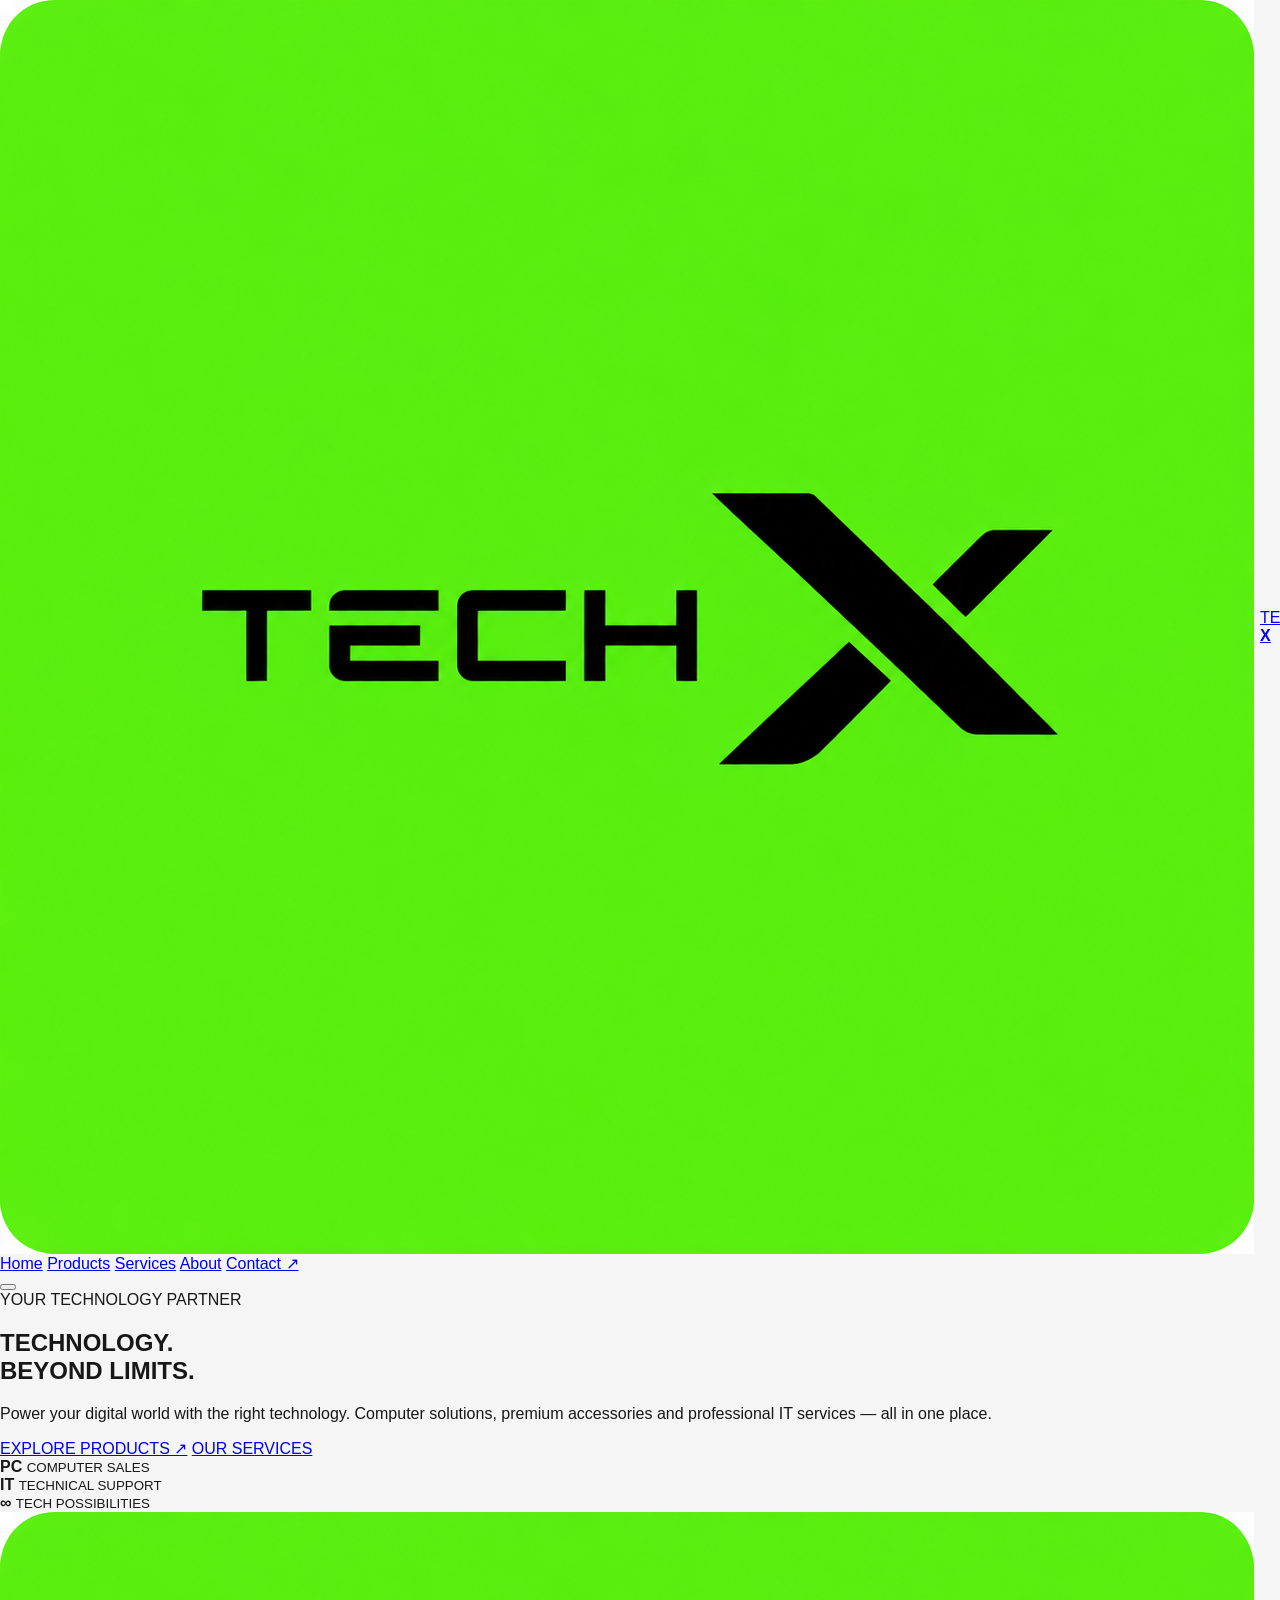
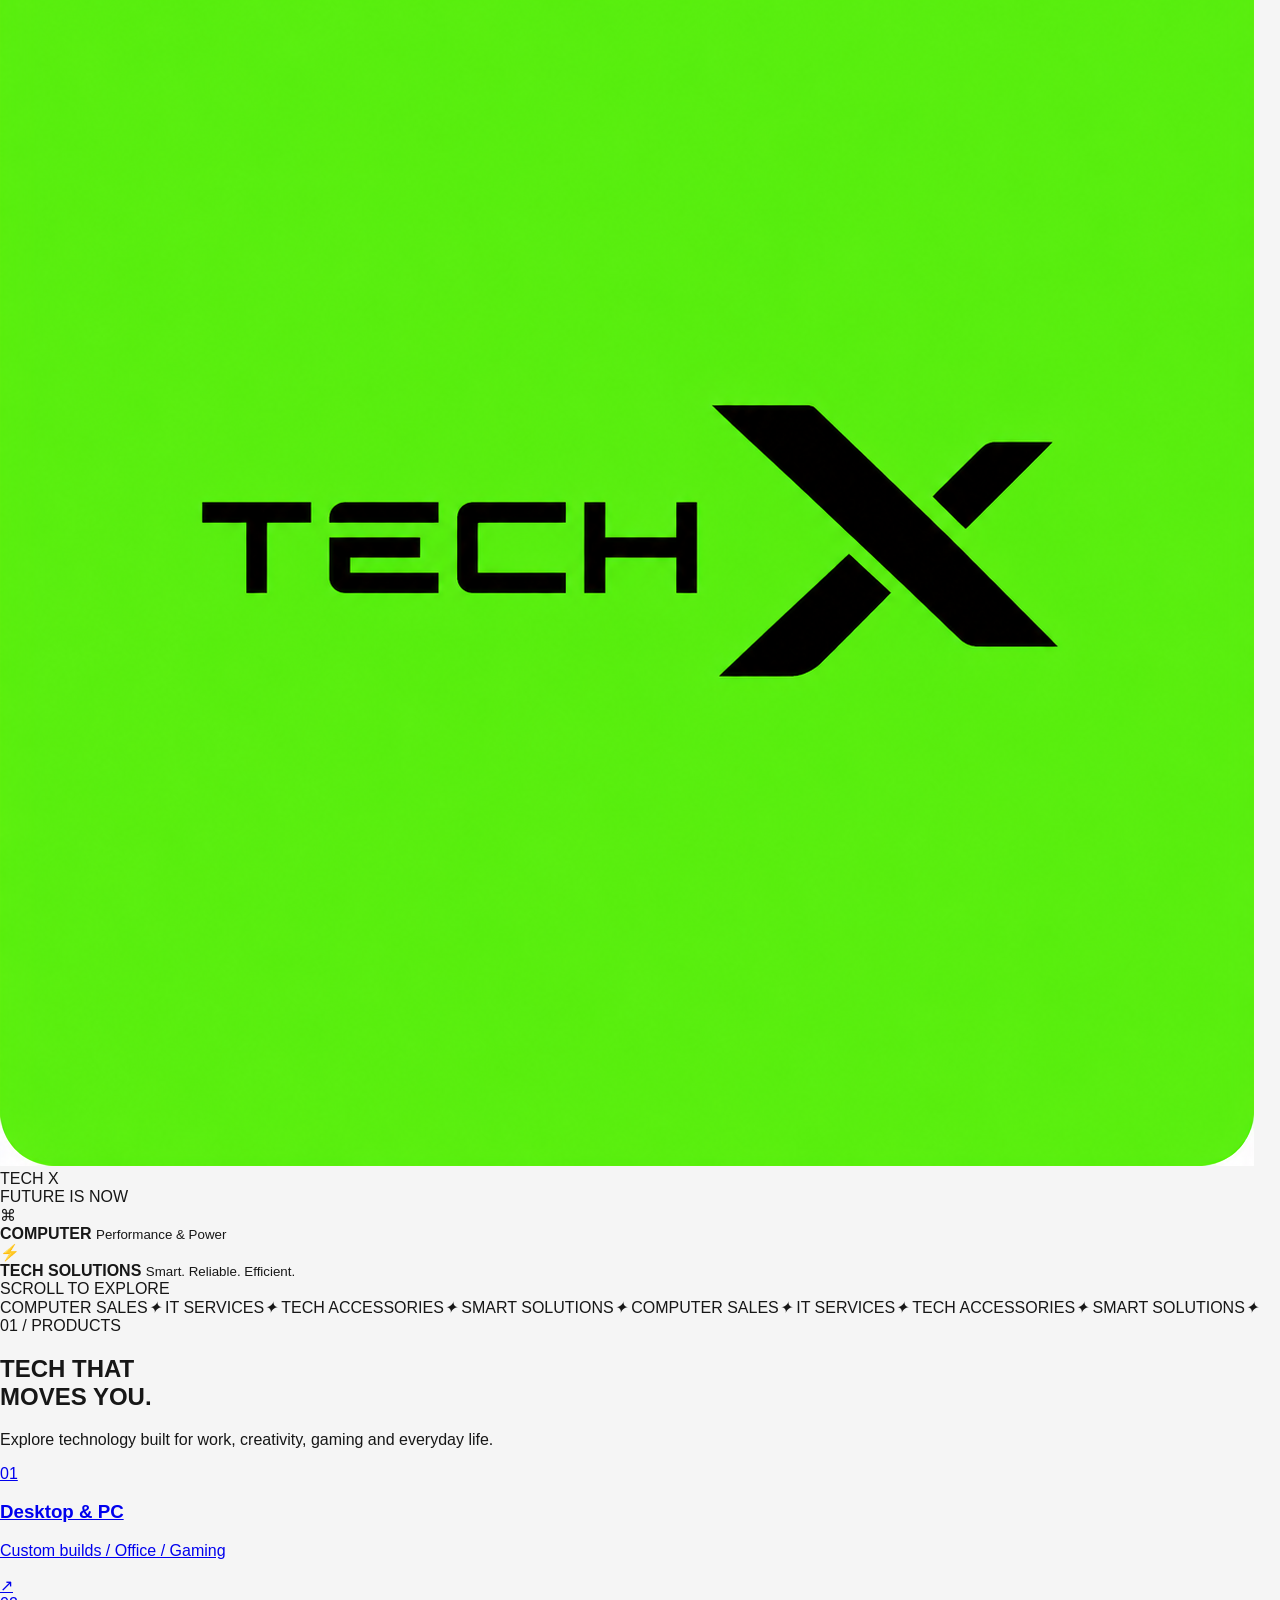
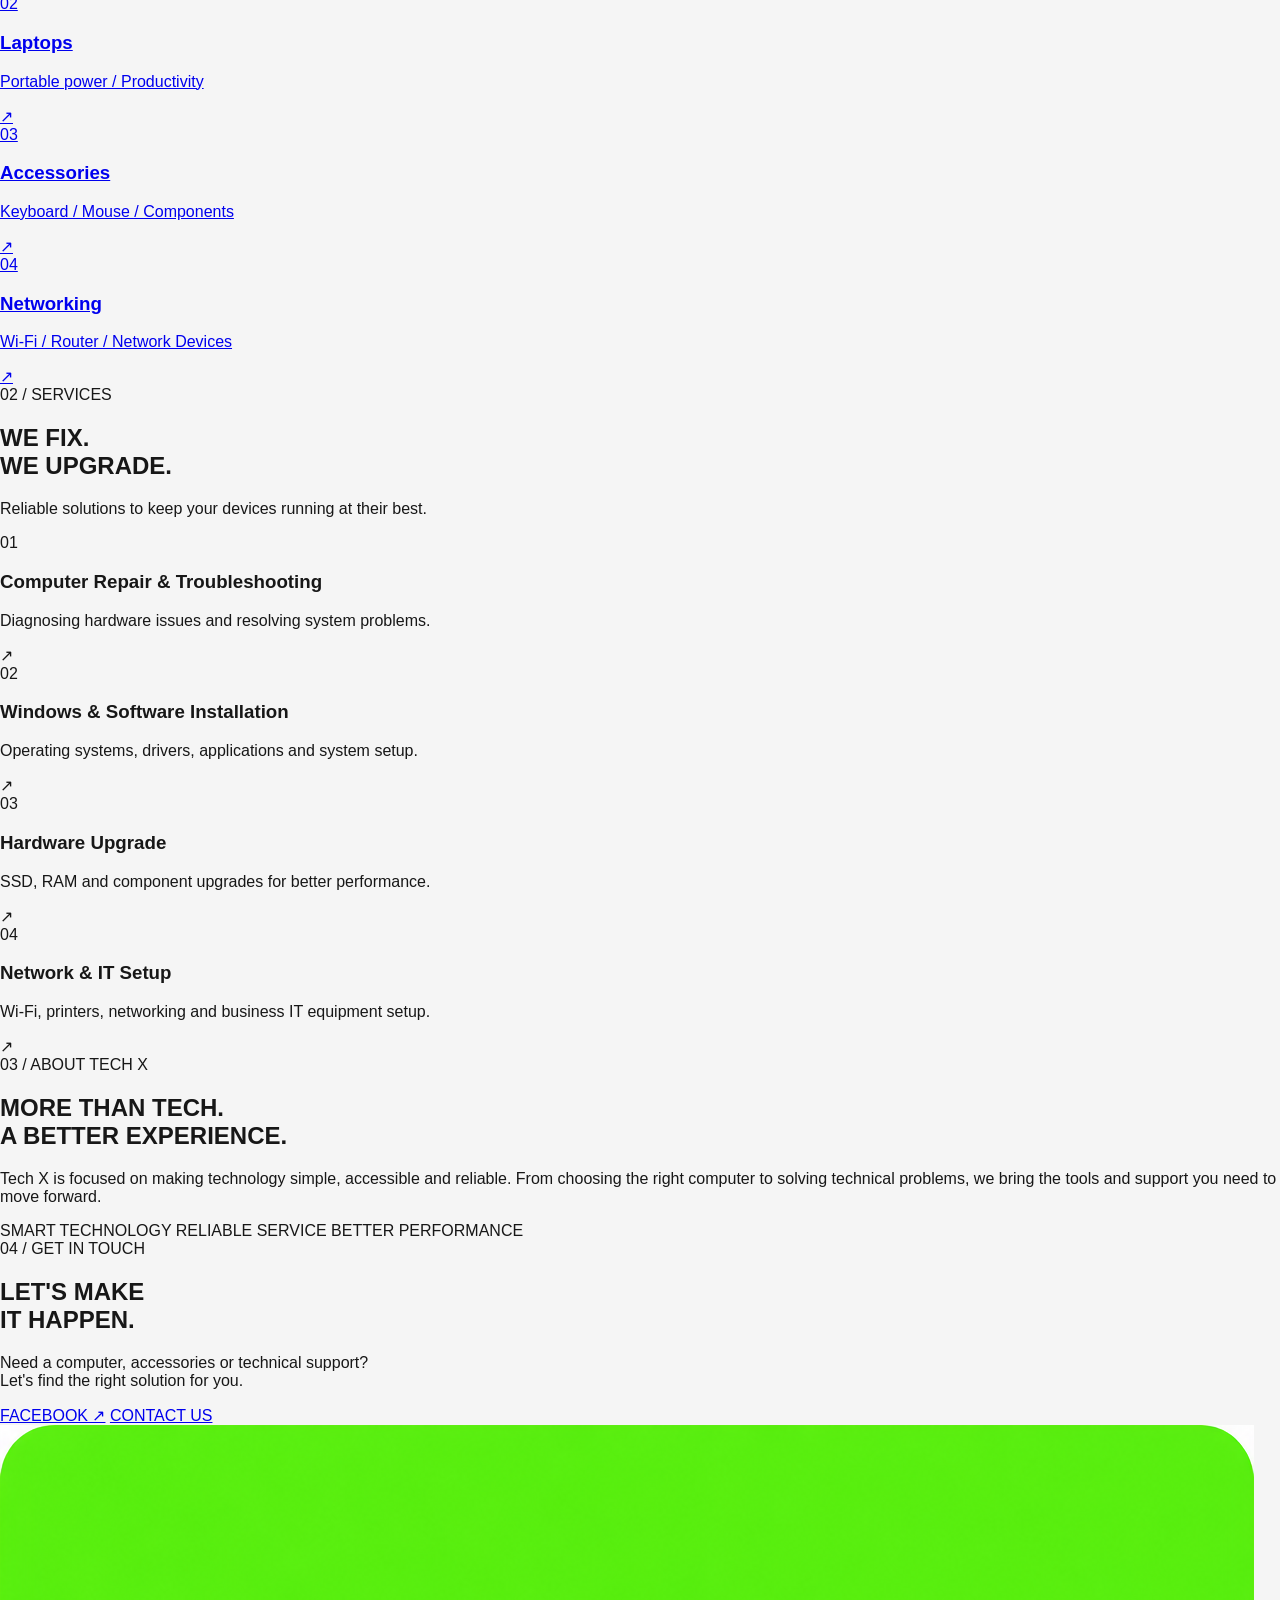
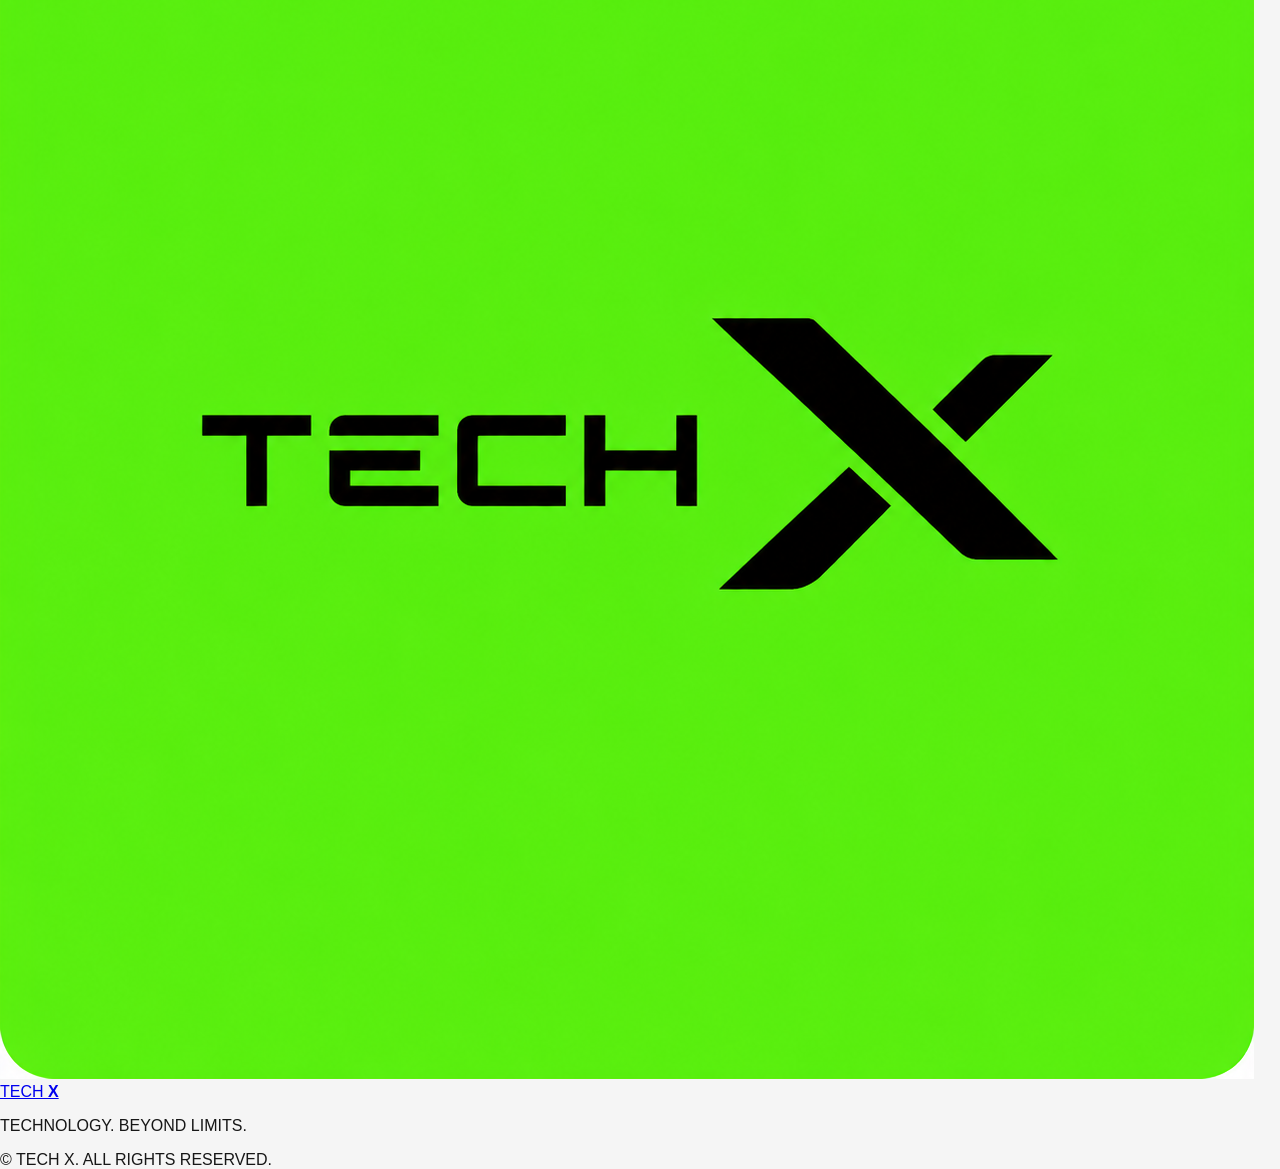
==== index.html @ b6c68dca "Update the word 'Hello' to 'Goodbye'" ====
<!DOCTYPE html>
<html lang="en">
<head>
  <meta charset="UTF-8">
  <meta name="viewport" content="width=device-width, initial-scale=1.0">
  <meta name="theme-color" content="#080b12">
  <meta name="description" content="Tech X - Computer Sales, IT Services and Accessories.">
  <title>TECH X | Technology. Beyond Limits.</title>

  <link rel="icon" href="logo.png">
  <link rel="stylesheet" href="style.css">
</head>
<body>

  <!-- Background Effects -->
  <div class="bg-grid"></div>
  <div class="glow glow-1"></div>
  <div class="glow glow-2"></div>

  <!-- Navigation -->
  <header class="navbar">
    <a href="#home" class="brand">
      <img src="logo.png" alt="Tech X Logo">
      <span>TECH <b>X</b></span>
    </a>

    <nav class="nav-links" id="navLinks">
      <a href="#home">Home</a>
      <a href="#products">Products</a>
      <a href="#services">Services</a>
      <a href="#about">About</a>
      <a href="#contact" class="nav-contact">Contact ↗</a>
    </nav>

    <button class="menu-btn" id="menuBtn" aria-label="Toggle navigation">
      <span></span><span></span><span></span>
    </button>
  </header>

  <!-- Hero -->
  <main>
    <section class="hero" id="home">
      <div class="hero-content reveal">
        <div class="status">
          <span class="status-dot"></span>
          YOUR TECHNOLOGY PARTNER
        </div>

        <h1>
          TECHNOLOGY.<br>
          <span class="gradient-text">BEYOND LIMITS.</span>
        </h1>

        <p class="hero-desc">
          Power your digital world with the right technology.
          Computer solutions, premium accessories and professional
          IT services — all in one place.
        </p>

        <div class="hero-buttons">
          <a href="#products" class="btn btn-primary">EXPLORE PRODUCTS ↗</a>
          <a href="#services" class="btn btn-outline">OUR SERVICES</a>
        </div>

        <div class="hero-stats">
          <div>
            <strong>PC</strong>
            <small>COMPUTER SALES</small>
          </div>
          <div>
            <strong>IT</strong>
            <small>TECHNICAL SUPPORT</small>
          </div>
          <div>
            <strong>∞</strong>
            <small>TECH POSSIBILITIES</small>
          </div>
        </div>
      </div>

      <div class="hero-visual reveal">
        <div class="orbit orbit-1"></div>
        <div class="orbit orbit-2"></div>

        <div class="tech-core">
          <img src="logo.png" alt="Tech X" class="hero-logo">
          <div class="core-text">TECH X</div>
          <div class="core-sub">FUTURE IS NOW</div>
        </div>

        <div class="float-card card-top">
          <span class="card-icon">⌘</span>
          <div>
            <b>COMPUTER</b>
            <small>Performance & Power</small>
          </div>
        </div>

        <div class="float-card card-bottom">
          <span class="card-icon">⚡</span>
          <div>
            <b>TECH SOLUTIONS</b>
            <small>Smart. Reliable. Efficient.</small>
          </div>
        </div>
      </div>

      <div class="scroll-indicator">
        <span></span> SCROLL TO EXPLORE
      </div>
    </section>

    <!-- Marquee -->
    <div class="marquee">
      <div class="marquee-track">
        <span>COMPUTER SALES</span><i>✦</i>
        <span>IT SERVICES</span><i>✦</i>
        <span>TECH ACCESSORIES</span><i>✦</i>
        <span>SMART SOLUTIONS</span><i>✦</i>
        <span>COMPUTER SALES</span><i>✦</i>
        <span>IT SERVICES</span><i>✦</i>
        <span>TECH ACCESSORIES</span><i>✦</i>
        <span>SMART SOLUTIONS</span><i>✦</i>
      </div>
    </div>

    <!-- Products -->
    <section class="section" id="products">
      <div class="section-heading reveal">
        <div class="section-tag">01 / PRODUCTS</div>
        <h2>TECH THAT<br><span class="gradient-text">MOVES YOU.</span></h2>
        <p>Explore technology built for work, creativity, gaming and everyday life.</p>
      </div>

      <div class="product-grid">
        <a href="#contact" class="product-card reveal">
          <div class="product-visual visual-pc">
            <div class="device pc-device">
              <div class="monitor"><div class="screen-glow"></div></div>
              <div class="monitor-stand"></div>
              <div class="pc-case">
                <div class="case-light"></div>
              </div>
            </div>
            <span class="visual-label">01</span>
          </div>
          <div class="product-info">
            <div>
              <h3>Desktop & PC</h3>
              <p>Custom builds / Office / Gaming</p>
            </div>
            <span class="arrow">↗</span>
          </div>
        </a>

        <a href="#contact" class="product-card reveal">
          <div class="product-visual visual-laptop">
            <div class="laptop-art">
              <div class="laptop-screen">
                <div class="screen-lines"></div>
              </div>
              <div class="laptop-base"></div>
            </div>
            <span class="visual-label">02</span>
          </div>
          <div class="product-info">
            <div>
              <h3>Laptops</h3>
              <p>Portable power / Productivity</p>
            </div>
            <span class="arrow">↗</span>
          </div>
        </a>

        <a href="#contact" class="product-card reveal">
          <div class="product-visual visual-accessories">
            <div class="accessory-art">
              <div class="keyboard-art"></div>
              <div class="mouse-art"></div>
              <div class="headphone-art"></div>
            </div>
            <span class="visual-label">03</span>
          </div>
          <div class="product-info">
            <div>
              <h3>Accessories</h3>
              <p>Keyboard / Mouse / Components</p>
            </div>
            <span class="arrow">↗</span>
          </div>
        </a>

        <a href="#contact" class="product-card reveal">
          <div class="product-visual visual-network">
            <div class="network-art">
              <div class="router-art">
                <span></span><span></span><span></span>
              </div>
              <div class="network-ring"></div>
            </div>
            <span class="visual-label">04</span>
          </div>
          <div class="product-info">
            <div>
              <h3>Networking</h3>
              <p>Wi-Fi / Router / Network Devices</p>
            </div>
            <span class="arrow">↗</span>
          </div>
        </a>
      </div>
    </section>

    <!-- Services -->
    <section class="section services-section" id="services">
      <div class="section-heading reveal">
        <div class="section-tag">02 / SERVICES</div>
        <h2>WE FIX.<br><span class="gradient-text">WE UPGRADE.</span></h2>
        <p>Reliable solutions to keep your devices running at their best.</p>
      </div>

      <div class="service-list">
        <div class="service-item reveal">
          <span class="service-number">01</span>
          <div class="service-main">
            <h3>Computer Repair & Troubleshooting</h3>
            <p>Diagnosing hardware issues and resolving system problems.</p>
          </div>
          <span class="service-arrow">↗</span>
        </div>

        <div class="service-item reveal">
          <span class="service-number">02</span>
          <div class="service-main">
            <h3>Windows & Software Installation</h3>
            <p>Operating systems, drivers, applications and system setup.</p>
          </div>
          <span class="service-arrow">↗</span>
        </div>

        <div class="service-item reveal">
          <span class="service-number">03</span>
          <div class="service-main">
            <h3>Hardware Upgrade</h3>
            <p>SSD, RAM and component upgrades for better performance.</p>
          </div>
          <span class="service-arrow">↗</span>
        </div>

        <div class="service-item reveal">
          <span class="service-number">04</span>
          <div class="service-main">
            <h3>Network & IT Setup</h3>
            <p>Wi-Fi, printers, networking and business IT equipment setup.</p>
          </div>
          <span class="service-arrow">↗</span>
        </div>
      </div>
    </section>

    <!-- About -->
    <section class="about-section" id="about">
      <div class="about-inner reveal">
        <div class="section-tag">03 / ABOUT TECH X</div>
        <h2>MORE THAN TECH.<br><span class="gradient-text">A BETTER EXPERIENCE.</span></h2>
        <p>
          Tech X is focused on making technology simple, accessible
          and reliable. From choosing the right computer to solving
          technical problems, we bring the tools and support you need
          to move forward.
        </p>
        <div class="about-line"></div>
        <div class="about-bottom">
          <span>SMART TECHNOLOGY</span>
          <span>RELIABLE SERVICE</span>
          <span>BETTER PERFORMANCE</span>
        </div>
      </div>
    </section>

    <!-- Contact -->
    <section class="section contact-section" id="contact">
      <div class="contact-box reveal">
        <div class="section-tag">04 / GET IN TOUCH</div>
        <h2>LET'S MAKE<br><span class="gradient-text">IT HAPPEN.</span></h2>
        <p>Need a computer, accessories or technical support?<br>Let's find the right solution for you.</p>

        <div class="contact-actions">
          <!-- Replace # with your Facebook page URL -->
          <a href="#" class="btn btn-primary" id="facebookLink">FACEBOOK ↗</a>
          <!-- Replace number with your phone number -->
          <a href="#" class="btn btn-outline" id="phoneLink">CONTACT US</a>
        </div>
      </div>
    </section>
  </main>

  <!-- Footer -->
  <footer class="footer">
    <a href="#home" class="footer-brand">
      <img src="logo.png" alt="Tech X">
      TECH <b>X</b>
    </a>
    <p>TECHNOLOGY. BEYOND LIMITS.</p>
    <span>© <span id="year"></span> TECH X. ALL RIGHTS RESERVED.</span>
  </footer>

  <script src="script.js"></script>
</body>
</html>
---- style.css ----
* {
  box-sizing: border-box;
}

:root {
  --blue: #0756a5;
  --blue-dark: #06427f;
  --blue-light: #e6f1ff;
  --bg: #f5f5f5;
}

html {
  min-height: 100%;
  -webkit-text-size-adjust: 100%;
}

body {
  margin: 0;
  background: var(--bg);
  color: #171717;
  font-family: Arial, Helvetica, sans-serif;
  font-size: 16px;
}

button,
input {
  font: inherit;
}

button {
  cursor: pointer;
  -webkit-tap-highlight-color: transparent;
}

[hidden] {
  display: none !important;
}

.app {
  width: 100%;
  max-width: 576px;
  min-height: 100vh;
  margin: auto;
}

.page {
  display: none;
  min-height: 100vh;
  background: var(--bg);
}

.page.active {
  display: block;
}

.topbar {
  display: flex;
  align-items: center;
  gap: 16px;
  height: 124px;
  padding: 40px 22px 0;
  background: var(--blue);
  color: white;
  font-size: 22px;
}

.back-arrow {
  display: inline-flex;
  align-items: center;
  justify-content: center;
  width: 40px;
  flex-shrink: 0;
  padding: 0;
  border: 0;
  background: transparent;
  color: white;
  font-size: 38px;
  font-weight: 300;
}

.history {
  margin-left: auto;
  font-size: 18px;
}

/* PAGE 1 */

.page1-card {
  margin: 20px 22px;
  padding: 26px;
  border-radius: 17px;
  background: white;
  box-shadow: 0 2px 7px #0000000d;
}

.page1-card label {
  display: block;
  margin: 0 0 8px;
  color: #555;
  font-size: 15px;
}

.page1-card input {
  width: 100%;
  height: 54px;
  margin-bottom: 25px;
  padding: 0 2px;
  border: 0;
  border-bottom: 1px solid #ddd;
  border-radius: 0;
  outline: none;
  background: transparent;
  font-size: 16px;
}

.page1-card input:focus {
  border-bottom: 2px solid var(--blue);
}

input::placeholder {
  color: #bdbdbd;
}

.primary-button {
  width: 100%;
  min-height: 60px;
  padding: 12px;
  border: 0;
  border-radius: 9px;
  background: #91b3da;
  color: white;
  font-size: 22px;
  transition: background 0.2s;
}

.primary-button:active {
  background: var(--blue);
}

/* PAGE 2 */

.recipient {
  display: flex;
  align-items: center;
  gap: 13px;
  min-height: 84px;
  padding: 13px 22px;
}

.avatar {
  position: relative;
  width: 45px;
  height: 45px;
  flex-shrink: 0;
  overflow: hidden;
  border-radius: 50%;
  background: #9fc3eb;
}

.avatar::before {
  content: "";
  position: absolute;
  top: 7px;
  left: 14px;
  width: 17px;
  height: 17px;
  border-radius: 50%;
  background: white;
}

.avatar span {
  position: absolute;
  bottom: 4px;
  left: 8px;
  width: 29px;
  height: 17px;
  border-radius: 18px 18px 10px 10px;
  background: white;
}

.recipient-info {
  min-width: 0;
  overflow-wrap: anywhere;
}

.recipient-name {
  font-size: 19px;
}

.recipient-info-text {
  margin-top: 3px;
  color: #777;
  font-size: 14px;
  overflow-wrap: anywhere;
}

.transfer-card {
  padding: 24px 22px;
  border-radius: 20px 20px 0 0;
  background: white;
}

.transfer-card label {
  display: block;
  margin-bottom: 8px;
  font-size: 15px;
}

.transfer-card .line-input {
  display: block;
  width: 100%;
  height: 61px;
  padding: 0 2px;
  border: 0;
  border-bottom: 1px solid #e2e2e2;
  border-radius: 0;
  outline: none;
  background: transparent;
  font-size: 17px;
}

.transfer-card .line-input:focus {
  border-bottom: 2px solid var(--blue);
}

.transfer-card .notes-label {
  margin-top: 22px;
}

.note-options {
  display: grid;
  grid-template-columns: repeat(4, minmax(0, 1fr));
  gap: 9px;
  margin: 14px 0 32px;
}

.note-chip {
  display: flex;
  align-items: center;
  justify-content: center;
  min-width: 0;
  min-height: 48px;
  padding: 5px 3px;
  border: 1px solid transparent;
  border-radius: 9px;
  background: #f1f1f1;
  color: #333;
  font-size: 13px;
  line-height: 1.3;
  text-align: center;
  transition: all 0.18s ease;
}

.note-chip.selected,
.note-chip[aria-pressed="true"] {
  border-color: var(--blue);
  background: var(--blue);
  color: white;
  font-weight: 700;
  box-shadow: 0 3px 12px #0756a54a;
  transform: translateY(-2px);
}

.note-chip:focus-visible {
  outline: 3px solid #9dc8f5;
  outline-offset: 2px;
}

.transfer-button {
  background: var(--blue);
  color: white;
}

.transfer-button:active {
  background: var(--blue-dark);
}

.warnings {
  padding: 20px 3px 0;
  color: #b96e6e;
  font-size: 13px;
  line-height: 1.6;
}

.warnings p {
  margin: 0 0 7px;
}

/* PASSWORD */

.modal {
  position: fixed;
  z-index: 100;
  inset: 0;
  display: flex;
  align-items: center;
  justify-content: center;
  padding: 20px;
  background: #0006;
}

.password-box {
  width: 100%;
  max-width: 350px;
  padding: 24px;
  border-radius: 15px;
  background: white;
  box-shadow: 0 10px 35px #0003;
}

.password-box h2 {
  margin: 0 0 8px;
  font-size: 22px;
}

.password-box > p {
  color: #777;
  font-size: 14px;
}

.password-box input {
  width: 100%;
  height: 48px;
  padding: 0 12px;
  border: 1px solid #ccc;
  border-radius: 8px;
  outline-color: var(--blue);
}

.error-message {
  min-height: 18px;
  color: #c62828;
  font-size: 13px;
}

.modal-buttons {
  display: flex;
  gap: 10px;
}

.modal-buttons button {
  flex: 1;
  min-height: 44px;
  border: 0;
  border-radius: 8px;
}

.cancel-button {
  background: #eee;
}

.confirm-button {
  background: var(--blue);
  color: white;
}

/* PAGE 3 RECEIPT */

.receipt-screen {
  min-height: 100vh;
  padding: 5vh 4%;
  background: var(--blue);
}

.receipt-card {
  overflow: hidden;
  border-radius: 5px;
  background: white;
}

.receipt-header {
  display: flex;
  align-items: center;
  justify-content: space-between;
  gap: 8px;
  min-height: 83px;
  padding: 13px;
  background: #f0f0f0;
}

.brand {
  display: flex;
  align-items: center;
  gap: 6px;
  min-width: 0;
}

.brand-icon {
  display: flex;
  align-items: center;
  justify-content: center;
  width: 36px;
  height: 36px;
  border: 2px solid var(--blue);
  border-radius: 7px;
  color: var(--blue);
  font-size: 15px;
  font-weight: 800;
}

.brand-name {
  color: var(--blue);
  font-size: 12px;
  font-weight: 800;
}

.brand-name small {
  display: block;
  margin-top: 3px;
  font-size: 7px;
  letter-spacing: 1px;
}

.receipt-title {
  font-size: clamp(20px, 4.5vw, 30px);
  white-space: nowrap;
}

.demo-label {
  padding: 7px;
  background: #fff5dc;
  color: #795b19;
  font-size: 10px;
  font-weight: 700;
  text-align: center;
}

.receipt-content {
  padding: 30px 19px;
}

.big-amount {
  margin-bottom: 55px;
  color: #333;
  font-size: clamp(30px, 7.5vw, 52px);
  text-align: center;
  overflow-wrap: anywhere;
}

.big-amount small {
  font-size: 0.35em;
}

.receipt-details {
  display: flex;
  flex-direction: column;
  gap: 22px;
}

.detail-row {
  display: grid;
  grid-template-columns: minmax(0, 1fr) minmax(0, 1.2fr);
  gap: 10px;
  font-size: clamp(11px, 2.8vw, 17px);
  line-height: 1.45;
}

.detail-row span {
  color: #999;
}

.detail-row strong {
  font-weight: 400;
  text-align: right;
  overflow-wrap: anywhere;
}

.perforation {
  height: 27px;
  border-bottom: 3px dashed #245c89;
}

.receipt-footer {
  display: grid;
  grid-template-columns: 0.7fr 1fr 0.8fr;
  align-items: center;
  gap: 8px;
  min-height: 150px;
  padding: 18px 12px;
}

.receipt-mark {
  display: flex;
  align-items: center;
  justify-content: center;
  min-height: 70px;
  border-radius: 10px;
  background: var(--blue);
  color: white;
  font-size: 23px;
  font-weight: 700;
}

/* QR SIZE: 100 x 100 px */

.qr-area {
  display: flex;
  flex-direction: column;
  align-items: center;
  justify-content: center;
  min-width: 0;
}

#qrcode {
  display: flex;
  align-items: center;
  justify-content: center;
  width: 100px;
  height: 100px;
  padding: 0;
  background: white;
}

#qrcode img,
#qrcode canvas {
  display: block;
  width: 100px !important;
  height: 100px !important;
  max-width: 100%;
}

.qr-area small {
  margin-top: 6px;
  color: #607d8b;
  font-size: 9px;
  text-align: center;
}

.thank-you {
  font-size: clamp(11px, 2.5vw, 16px);
  text-align: center;
  overflow-wrap: anywhere;
}

.disclaimer {
  margin: 22px 0;
  color: white;
  font-size: 12px;
  line-height: 1.6;
}

.receipt-action {
  display: block;
  width: 100%;
  min-height: 47px;
  margin-top: 12px;
  border: 1px solid white;
  border-radius: 8px;
  background: white;
  color: var(--blue);
  font-size: 15px;
}

.secondary-action {
  background: transparent;
  color: white;
}

/* MOBILE */

@media (max-width: 380px) {
  .page1-card {
    margin: 16px;
    padding: 20px;
  }

  .transfer-card {
    padding: 22px 15px;
  }

  .note-options {
    gap: 5px;
  }

  .note-chip {
    font-size: 11px;
  }

  .receipt-content {
    padding: 25px 12px;
  }

  .receipt-footer {
    grid-template-columns: 0.6fr 1fr 0.7fr;
    gap: 5px;
    padding: 15px 7px;
  }

  .receipt-mark {
    font-size: 18px;
  }

  .thank-you {
    font-size: 11px;
  }
}

/* PRINT */

@media print {
  @page {
    margin: 8mm;
  }

  body,
  .app {
    background: white;
  }

  #page1,
  #page2,
  .modal,
  .receipt-action {
    display: none !important;
  }

  #page3 {
    display: block !important;
  }

  .receipt-screen {
    padding: 0;
    background: var(--blue) !important;
    -webkit-print-color-adjust: exact;
    print-color-adjust: exact;
  }

  .receipt-card {
    break-inside: avoid;
  }

  .disclaimer {
    color: white !important;
    -webkit-print-color-adjust: exact;
    print-color-adjust: exact;
  }
}
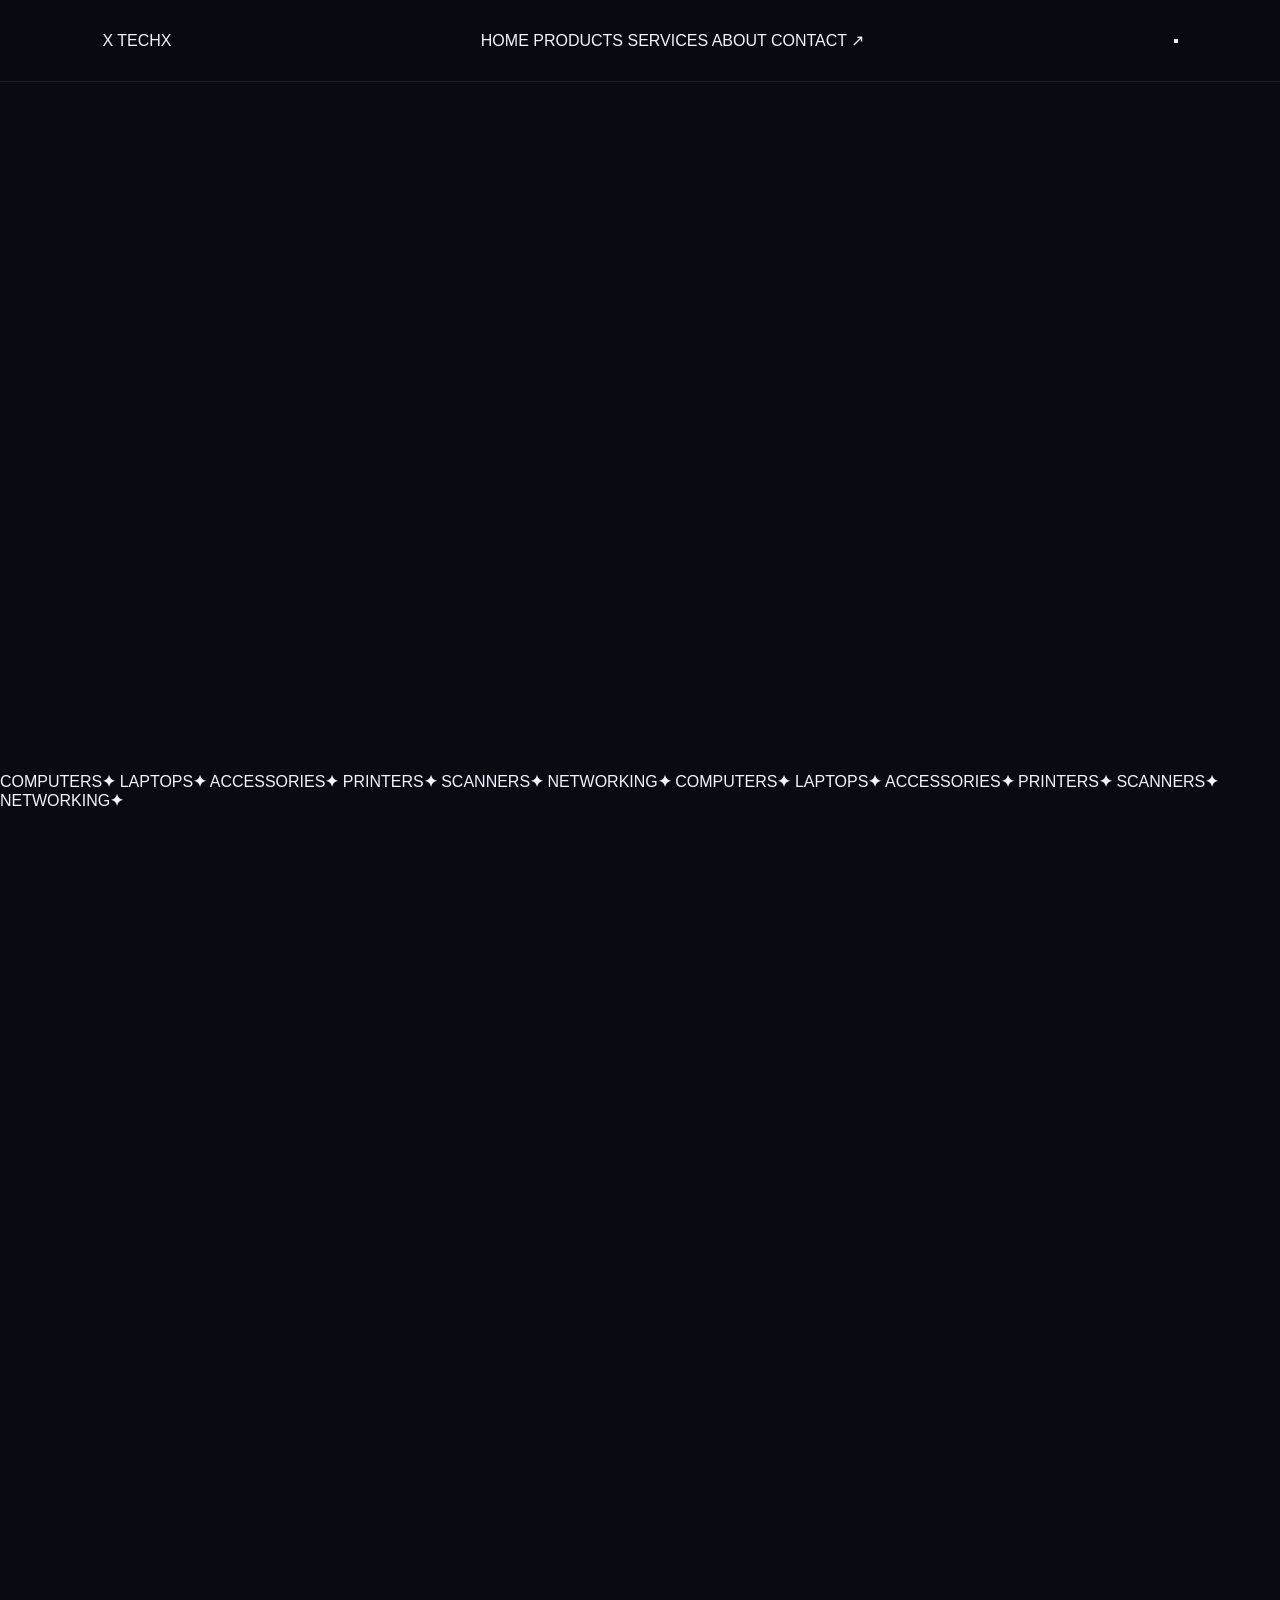
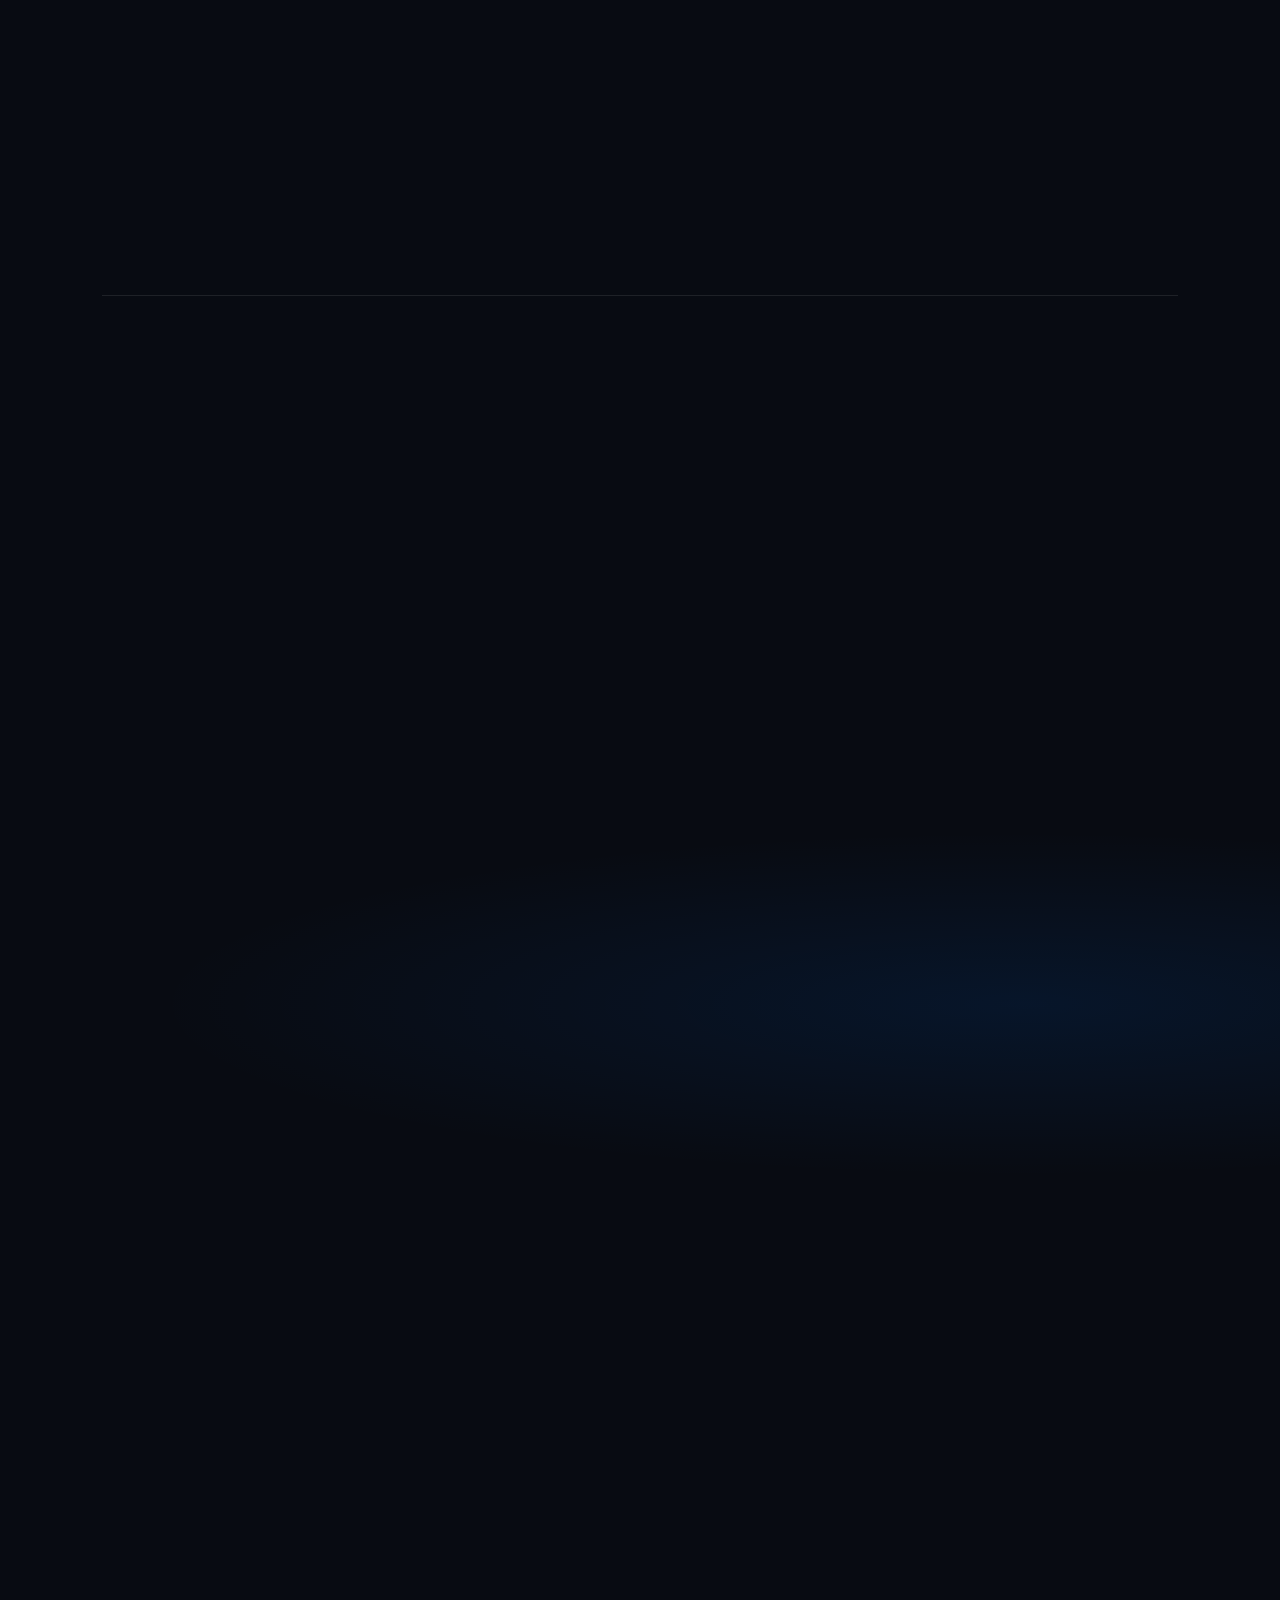
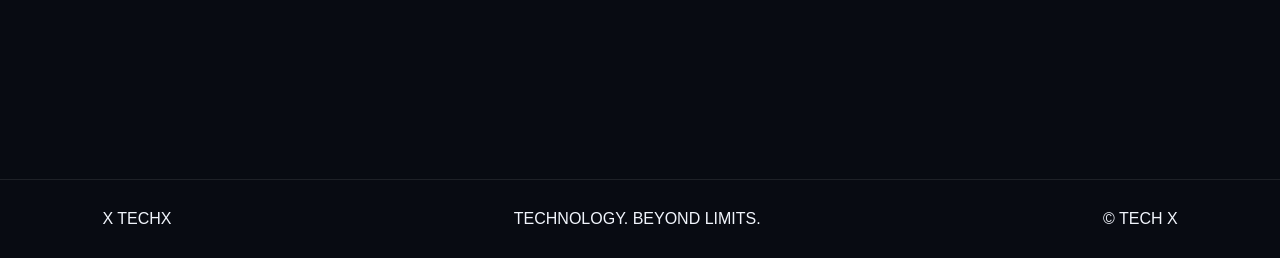
==== commit 07a3ae71: "Revise index.html for improved layout and content Updated the HTML structure and content for the Tec" ====
--- a/index.html
+++ b/index.html
@@ -2,310 +2,408 @@
 <!DOCTYPE html>
 <html lang="en">
 <head>
-  <meta charset="UTF-8">
-  <meta name="viewport" content="width=device-width, initial-scale=1.0">
-  <meta name="theme-color" content="#080b12">
-  <meta name="description" content="Tech X - Computer Sales, IT Services and Accessories.">
-  <title>TECH X | Technology. Beyond Limits.</title>
-
-  <link rel="icon" href="logo.png">
-  <link rel="stylesheet" href="style.css">
+<meta charset="UTF-8">
+<meta name="viewport" content="width=device-width, initial-scale=1.0">
+<meta name="theme-color" content="#080b10">
+<meta name="description" content="Tech X - Computer Sales, IT Services, Printer, Scanner, Networking and Accessories.">
+<title>TECH X | Technology Beyond Limits</title>
+<link rel="stylesheet" href="style.css">
 </head>
+
 <body>
 
-  <!-- Background Effects -->
-  <div class="bg-grid"></div>
-  <div class="glow glow-1"></div>
-  <div class="glow glow-2"></div>
-
-  <!-- Navigation -->
-  <header class="navbar">
-    <a href="#home" class="brand">
-      <img src="logo.png" alt="Tech X Logo">
-      <span>TECH <b>X</b></span>
-    </a>
-
-    <nav class="nav-links" id="navLinks">
-      <a href="#home">Home</a>
-      <a href="#products">Products</a>
-      <a href="#services">Services</a>
-      <a href="#about">About</a>
-      <a href="#contact" class="nav-contact">Contact ↗</a>
-    </nav>
-
-    <button class="menu-btn" id="menuBtn" aria-label="Toggle navigation">
-      <span></span><span></span><span></span>
-    </button>
-  </header>
-
-  <!-- Hero -->
-  <main>
-    <section class="hero" id="home">
-      <div class="hero-content reveal">
-        <div class="status">
-          <span class="status-dot"></span>
-          YOUR TECHNOLOGY PARTNER
-        </div>
-
-        <h1>
-          TECHNOLOGY.<br>
-          <span class="gradient-text">BEYOND LIMITS.</span>
-        </h1>
-
-        <p class="hero-desc">
-          Power your digital world with the right technology.
-          Computer solutions, premium accessories and professional
-          IT services — all in one place.
-        </p>
-
-        <div class="hero-buttons">
-          <a href="#products" class="btn btn-primary">EXPLORE PRODUCTS ↗</a>
-          <a href="#services" class="btn btn-outline">OUR SERVICES</a>
-        </div>
-
-        <div class="hero-stats">
-          <div>
-            <strong>PC</strong>
-            <small>COMPUTER SALES</small>
-          </div>
-          <div>
-            <strong>IT</strong>
-            <small>TECHNICAL SUPPORT</small>
-          </div>
-          <div>
-            <strong>∞</strong>
-            <small>TECH POSSIBILITIES</small>
-          </div>
-        </div>
-      </div>
-
-      <div class="hero-visual reveal">
-        <div class="orbit orbit-1"></div>
-        <div class="orbit orbit-2"></div>
-
-        <div class="tech-core">
-          <img src="logo.png" alt="Tech X" class="hero-logo">
-          <div class="core-text">TECH X</div>
-          <div class="core-sub">FUTURE IS NOW</div>
-        </div>
-
-        <div class="float-card card-top">
-          <span class="card-icon">⌘</span>
-          <div>
-            <b>COMPUTER</b>
-            <small>Performance & Power</small>
-          </div>
-        </div>
-
-        <div class="float-card card-bottom">
-          <span class="card-icon">⚡</span>
-          <div>
-            <b>TECH SOLUTIONS</b>
-            <small>Smart. Reliable. Efficient.</small>
-          </div>
-        </div>
-      </div>
-
-      <div class="scroll-indicator">
-        <span></span> SCROLL TO EXPLORE
-      </div>
-    </section>
-
-    <!-- Marquee -->
-    <div class="marquee">
-      <div class="marquee-track">
-        <span>COMPUTER SALES</span><i>✦</i>
-        <span>IT SERVICES</span><i>✦</i>
-        <span>TECH ACCESSORIES</span><i>✦</i>
-        <span>SMART SOLUTIONS</span><i>✦</i>
-        <span>COMPUTER SALES</span><i>✦</i>
-        <span>IT SERVICES</span><i>✦</i>
-        <span>TECH ACCESSORIES</span><i>✦</i>
-        <span>SMART SOLUTIONS</span><i>✦</i>
-      </div>
-    </div>
-
-    <!-- Products -->
-    <section class="section" id="products">
-      <div class="section-heading reveal">
-        <div class="section-tag">01 / PRODUCTS</div>
-        <h2>TECH THAT<br><span class="gradient-text">MOVES YOU.</span></h2>
-        <p>Explore technology built for work, creativity, gaming and everyday life.</p>
-      </div>
-
-      <div class="product-grid">
-        <a href="#contact" class="product-card reveal">
-          <div class="product-visual visual-pc">
-            <div class="device pc-device">
-              <div class="monitor"><div class="screen-glow"></div></div>
-              <div class="monitor-stand"></div>
-              <div class="pc-case">
-                <div class="case-light"></div>
-              </div>
+<div class="grid-bg"></div>
+<div class="ambient ambient-1"></div>
+<div class="ambient ambient-2"></div>
+
+<!-- NAVBAR -->
+<header class="navbar">
+  <a href="#home" class="logo">
+    <span class="logo-icon"><span>X</span></span>
+    <span class="logo-name">TECH<span class="blue">X</span></span>
+  </a>
+
+  <nav id="nav">
+    <a href="#home">HOME</a>
+    <a href="#products">PRODUCTS</a>
+    <a href="#services">SERVICES</a>
+    <a href="#about">ABOUT</a>
+    <a href="#contact" class="nav-cta">CONTACT ↗</a>
+  </nav>
+
+  <button class="menu-toggle" id="menuToggle" aria-label="Menu">
+    <i></i><i></i><i></i>
+  </button>
+</header>
+
+<!-- HERO -->
+<section class="hero" id="home">
+  <div class="hero-left reveal">
+    <div class="eyebrow"><span class="live-dot"></span> YOUR TECHNOLOGY PARTNER</div>
+
+    <h1>
+      POWER YOUR<br>
+      <span class="gradient">DIGITAL WORLD.</span>
+    </h1>
+
+    <p class="hero-description">
+      Technology for everyday life. From computers and accessories
+      to printers, networking and professional IT solutions.
+    </p>
+
+    <div class="hero-buttons">
+      <a href="#products" class="btn-primary">EXPLORE PRODUCTS <span>↗</span></a>
+      <a href="#services" class="btn-secondary">OUR SERVICES</a>
+    </div>
+
+    <div class="hero-bottom">
+      <div class="hero-mini">
+        <span>01</span>
+        <div>COMPUTER<br>& HARDWARE</div>
+      </div>
+      <div class="hero-mini">
+        <span>02</span>
+        <div>ACCESSORIES<br>& DEVICES</div>
+      </div>
+      <div class="hero-mini">
+        <span>03</span>
+        <div>IT SERVICES<br>& SOLUTIONS</div>
+      </div>
+    </div>
+  </div>
+
+  <!-- CSS DRAWN PC -->
+  <div class="hero-art reveal">
+    <div class="art-circle circle-outer"></div>
+    <div class="art-circle circle-inner"></div>
+    <div class="art-cross cross1"></div>
+    <div class="art-cross cross2"></div>
+
+    <div class="hero-computer">
+      <div class="hero-monitor">
+        <div class="monitor-screen">
+          <div class="screen-wallpaper">
+            <div class="wallpaper-orb"></div>
+            <div class="wallpaper-lines"></div>
+            <div class="screen-logo">TECH<span>X</span></div>
+            <div class="screen-caption">SYSTEM ONLINE</div>
+          </div>
+        </div>
+        <div class="monitor-bottom">
+          <span></span>
+        </div>
+      </div>
+      <div class="monitor-neck"></div>
+      <div class="monitor-foot"></div>
+      <div class="hero-case">
+        <div class="case-glass">
+          <div class="fan fan1"><i></i></div>
+          <div class="fan fan2"><i></i></div>
+          <div class="fan fan3"><i></i></div>
+          <div class="case-light"></div>
+        </div>
+        <div class="case-side"></div>
+      </div>
+    </div>
+
+    <div class="floating-tag tag-one">
+      <span class="tag-icon">⚡</span>
+      <div><b>HIGH PERFORMANCE</b><small>POWER YOUR WORK</small></div>
+    </div>
+
+    <div class="floating-tag tag-two">
+      <span class="tag-icon">⌘</span>
+      <div><b>TECHNOLOGY</b><small>BEYOND LIMITS</small></div>
+    </div>
+  </div>
+</section>
+
+<!-- CATEGORY BAR -->
+<div class="category-strip">
+  <div class="strip-track">
+    <span>COMPUTERS</span><b>✦</b>
+    <span>LAPTOPS</span><b>✦</b>
+    <span>ACCESSORIES</span><b>✦</b>
+    <span>PRINTERS</span><b>✦</b>
+    <span>SCANNERS</span><b>✦</b>
+    <span>NETWORKING</span><b>✦</b>
+    <span>COMPUTERS</span><b>✦</b>
+    <span>LAPTOPS</span><b>✦</b>
+    <span>ACCESSORIES</span><b>✦</b>
+    <span>PRINTERS</span><b>✦</b>
+    <span>SCANNERS</span><b>✦</b>
+    <span>NETWORKING</span><b>✦</b>
+  </div>
+</div>
+
+<!-- PRODUCTS -->
+<section class="section" id="products">
+  <div class="section-header reveal">
+    <div class="section-label">01 / PRODUCTS</div>
+    <h2>TECHNOLOGY<br><span class="gradient">FOR EVERY NEED.</span></h2>
+    <p>Explore our technology categories, from everyday essentials to professional equipment.</p>
+  </div>
+
+  <div class="product-grid">
+
+    <!-- DESKTOP -->
+    <a href="#contact" class="product-card reveal">
+      <div class="product-art art-desktop">
+        <span class="art-number">01</span>
+        <div class="desktop-illustration">
+          <div class="pc-monitor">
+            <div class="pc-screen"><div class="screen-abstract"></div></div>
+          </div>
+          <div class="pc-stand"></div>
+          <div class="pc-base"></div>
+          <div class="pc-tower">
+            <div class="tower-glass">
+              <div class="tower-fan tf1"></div>
+              <div class="tower-fan tf2"></div>
+              <div class="tower-fan tf3"></div>
             </div>
-            <span class="visual-label">01</span>
-          </div>
-          <div class="product-info">
-            <div>
-              <h3>Desktop & PC</h3>
-              <p>Custom builds / Office / Gaming</p>
-            </div>
-            <span class="arrow">↗</span>
-          </div>
-        </a>
-
-        <a href="#contact" class="product-card reveal">
-          <div class="product-visual visual-laptop">
-            <div class="laptop-art">
-              <div class="laptop-screen">
-                <div class="screen-lines"></div>
-              </div>
-              <div class="laptop-base"></div>
-            </div>
-            <span class="visual-label">02</span>
-          </div>
-          <div class="product-info">
-            <div>
-              <h3>Laptops</h3>
-              <p>Portable power / Productivity</p>
-            </div>
-            <span class="arrow">↗</span>
-          </div>
-        </a>
-
-        <a href="#contact" class="product-card reveal">
-          <div class="product-visual visual-accessories">
-            <div class="accessory-art">
-              <div class="keyboard-art"></div>
-              <div class="mouse-art"></div>
-              <div class="headphone-art"></div>
-            </div>
-            <span class="visual-label">03</span>
-          </div>
-          <div class="product-info">
-            <div>
-              <h3>Accessories</h3>
-              <p>Keyboard / Mouse / Components</p>
-            </div>
-            <span class="arrow">↗</span>
-          </div>
-        </a>
-
-        <a href="#contact" class="product-card reveal">
-          <div class="product-visual visual-network">
-            <div class="network-art">
-              <div class="router-art">
-                <span></span><span></span><span></span>
-              </div>
-              <div class="network-ring"></div>
-            </div>
-            <span class="visual-label">04</span>
-          </div>
-          <div class="product-info">
-            <div>
-              <h3>Networking</h3>
-              <p>Wi-Fi / Router / Network Devices</p>
-            </div>
-            <span class="arrow">↗</span>
-          </div>
-        </a>
-      </div>
-    </section>
-
-    <!-- Services -->
-    <section class="section services-section" id="services">
-      <div class="section-heading reveal">
-        <div class="section-tag">02 / SERVICES</div>
-        <h2>WE FIX.<br><span class="gradient-text">WE UPGRADE.</span></h2>
-        <p>Reliable solutions to keep your devices running at their best.</p>
-      </div>
-
-      <div class="service-list">
-        <div class="service-item reveal">
-          <span class="service-number">01</span>
-          <div class="service-main">
-            <h3>Computer Repair & Troubleshooting</h3>
-            <p>Diagnosing hardware issues and resolving system problems.</p>
-          </div>
-          <span class="service-arrow">↗</span>
-        </div>
-
-        <div class="service-item reveal">
-          <span class="service-number">02</span>
-          <div class="service-main">
-            <h3>Windows & Software Installation</h3>
-            <p>Operating systems, drivers, applications and system setup.</p>
-          </div>
-          <span class="service-arrow">↗</span>
-        </div>
-
-        <div class="service-item reveal">
-          <span class="service-number">03</span>
-          <div class="service-main">
-            <h3>Hardware Upgrade</h3>
-            <p>SSD, RAM and component upgrades for better performance.</p>
-          </div>
-          <span class="service-arrow">↗</span>
-        </div>
-
-        <div class="service-item reveal">
-          <span class="service-number">04</span>
-          <div class="service-main">
-            <h3>Network & IT Setup</h3>
-            <p>Wi-Fi, printers, networking and business IT equipment setup.</p>
-          </div>
-          <span class="service-arrow">↗</span>
-        </div>
-      </div>
-    </section>
-
-    <!-- About -->
-    <section class="about-section" id="about">
-      <div class="about-inner reveal">
-        <div class="section-tag">03 / ABOUT TECH X</div>
-        <h2>MORE THAN TECH.<br><span class="gradient-text">A BETTER EXPERIENCE.</span></h2>
-        <p>
-          Tech X is focused on making technology simple, accessible
-          and reliable. From choosing the right computer to solving
-          technical problems, we bring the tools and support you need
-          to move forward.
-        </p>
-        <div class="about-line"></div>
-        <div class="about-bottom">
-          <span>SMART TECHNOLOGY</span>
-          <span>RELIABLE SERVICE</span>
-          <span>BETTER PERFORMANCE</span>
-        </div>
-      </div>
-    </section>
-
-    <!-- Contact -->
-    <section class="section contact-section" id="contact">
-      <div class="contact-box reveal">
-        <div class="section-tag">04 / GET IN TOUCH</div>
-        <h2>LET'S MAKE<br><span class="gradient-text">IT HAPPEN.</span></h2>
-        <p>Need a computer, accessories or technical support?<br>Let's find the right solution for you.</p>
-
-        <div class="contact-actions">
-          <!-- Replace # with your Facebook page URL -->
-          <a href="#" class="btn btn-primary" id="facebookLink">FACEBOOK ↗</a>
-          <!-- Replace number with your phone number -->
-          <a href="#" class="btn btn-outline" id="phoneLink">CONTACT US</a>
-        </div>
-      </div>
-    </section>
-  </main>
-
-  <!-- Footer -->
-  <footer class="footer">
-    <a href="#home" class="footer-brand">
-      <img src="logo.png" alt="Tech X">
-      TECH <b>X</b>
-    </a>
-    <p>TECHNOLOGY. BEYOND LIMITS.</p>
-    <span>© <span id="year"></span> TECH X. ALL RIGHTS RESERVED.</span>
-  </footer>
-
-  <script src="script.js"></script>
+            <div class="tower-led"></div>
+          </div>
+        </div>
+      </div>
+      <div class="product-caption">
+        <div><h3>Desktop Computers</h3><p>Office · Gaming · Custom PC</p></div>
+        <span class="product-arrow">↗</span>
+      </div>
+    </a>
+
+    <!-- LAPTOP -->
+    <a href="#contact" class="product-card reveal">
+      <div class="product-art art-laptop">
+        <span class="art-number">02</span>
+        <div class="laptop-illustration">
+          <div class="laptop-display">
+            <div class="laptop-wallpaper"></div>
+          </div>
+          <div class="laptop-keyboard">
+            <div class="keys"></div>
+            <div class="trackpad"></div>
+          </div>
+        </div>
+      </div>
+      <div class="product-caption">
+        <div><h3>Laptops</h3><p>Work · Study · Performance</p></div>
+        <span class="product-arrow">↗</span>
+      </div>
+    </a>
+
+    <!-- ACCESSORIES -->
+    <a href="#contact" class="product-card reveal">
+      <div class="product-art art-accessories">
+        <span class="art-number">03</span>
+        <div class="accessory-scene">
+          <div class="keyboard">
+            <div class="keyboard-keys"></div>
+            <div class="keyboard-glow"></div>
+          </div>
+          <div class="gaming-mouse">
+            <div class="mouse-wheel"></div>
+            <div class="mouse-line"></div>
+          </div>
+          <div class="headset">
+            <div class="headband"></div>
+            <div class="ear ear-left"></div>
+            <div class="ear ear-right"></div>
+          </div>
+        </div>
+      </div>
+      <div class="product-caption">
+        <div><h3>Accessories</h3><p>Keyboard · Mouse · Headset</p></div>
+        <span class="product-arrow">↗</span>
+      </div>
+    </a>
+
+    <!-- PRINTER -->
+    <a href="#contact" class="product-card reveal">
+      <div class="product-art art-printer">
+        <span class="art-number">04</span>
+        <div class="printer-illustration">
+          <div class="printer-paper"></div>
+          <div class="printer-top"></div>
+          <div class="printer-body">
+            <div class="printer-display"></div>
+            <div class="printer-button"></div>
+          </div>
+          <div class="printer-output"></div>
+        </div>
+      </div>
+      <div class="product-caption">
+        <div><h3>Printers</h3><p>Inkjet · Laser · Office</p></div>
+        <span class="product-arrow">↗</span>
+      </div>
+    </a>
+
+    <!-- SCANNER -->
+    <a href="#contact" class="product-card reveal">
+      <div class="product-art art-scanner">
+        <span class="art-number">05</span>
+        <div class="scanner-illustration">
+          <div class="scanner-lid"></div>
+          <div class="scanner-glass"></div>
+          <div class="scanner-body">
+            <div class="scanner-control"></div>
+            <div class="scanner-front"></div>
+          </div>
+        </div>
+      </div>
+      <div class="product-caption">
+        <div><h3>Scanners</h3><p>Document · Barcode · Data Capture</p></div>
+        <span class="product-arrow">↗</span>
+      </div>
+    </a>
+
+    <!-- ROUTER -->
+    <a href="#contact" class="product-card reveal">
+      <div class="product-art art-router">
+        <span class="art-number">06</span>
+        <div class="router-illustration">
+          <div class="router-antenna ant1"></div>
+          <div class="router-antenna ant2"></div>
+          <div class="router-antenna ant3"></div>
+          <div class="router-body">
+            <div class="router-wave">)))</div>
+            <div class="router-leds"><i></i><i></i><i></i><i></i><i></i></div>
+          </div>
+        </div>
+      </div>
+      <div class="product-caption">
+        <div><h3>Networking</h3><p>Router · Wi-Fi · Switches</p></div>
+        <span class="product-arrow">↗</span>
+      </div>
+    </a>
+
+    <!-- COMPONENTS -->
+    <a href="#contact" class="product-card reveal">
+      <div class="product-art art-components">
+        <span class="art-number">07</span>
+        <div class="component-scene">
+          <div class="ram-stick">
+            <div class="ram-chips"><i></i><i></i><i></i><i></i></div>
+          </div>
+          <div class="ssd">
+            <div class="ssd-label">NVMe<br><b>SSD</b></div>
+          </div>
+          <div class="usb-drive">
+            <div class="usb-metal"></div>
+          </div>
+      </div>
+      <div class="product-caption">
+        <div><h3>Components</h3><p>RAM · SSD · USB · Hardware</p></div>
+        <span class="product-arrow">↗</span>
+      </div>
+    </a>
+
+    <!-- OFFICE -->
+    <a href="#contact" class="product-card reveal">
+      <div class="product-art art-office">
+        <span class="art-number">08</span>
+        <div class="office-scene">
+          <div class="tablet-device">
+            <div class="tablet-screen"><div class="tablet-ui"></div></div>
+          </div>
+          <div class="smart-device">
+            <div class="smart-screen"></div>
+          </div>
+          <div class="usb-hub">
+            <div class="hub-ports"></div>
+          </div>
+        </div>
+      </div>
+      <div class="product-caption">
+        <div><h3>Office Devices</h3><p>Tablet · USB Hub · Smart Devices</p></div>
+        <span class="product-arrow">↗</span>
+      </div>
+    </a>
+
+  </div>
+</section>
+
+<!-- SERVICES -->
+<section class="services section" id="services">
+  <div class="section-header reveal">
+    <div class="section-label">02 / SERVICES</div>
+    <h2>WE KEEP YOUR<br><span class="gradient">TECH RUNNING.</span></h2>
+    <p>Professional support and practical solutions for your technology.</p>
+  </div>
+
+  <div class="service-list">
+    <div class="service-row reveal">
+      <span class="service-no">01</span>
+      <div><h3>Computer Repair</h3><p>Hardware diagnosis, troubleshooting and repair.</p></div>
+      <span class="service-icon">⌁</span>
+    </div>
+    <div class="service-row reveal">
+      <span class="service-no">02</span>
+      <div><h3>Windows & Software</h3><p>Operating system installation, software and setup.</p></div>
+      <span class="service-icon">⌘</span>
+    </div>
+    <div class="service-row reveal">
+      <span class="service-no">03</span>
+      <div><h3>Upgrade & Optimization</h3><p>SSD, RAM upgrades and performance improvement.</p></div>
+      <span class="service-icon">↗</span>
+    </div>
+    <div class="service-row reveal">
+      <span class="service-no">04</span>
+      <div><h3>Printer & Scanner Setup</h3><p>Installation, connection and configuration.</p></div>
+      <span class="service-icon">▣</span>
+    </div>
+    <div class="service-row reveal">
+      <span class="service-no">05</span>
+      <div><h3>Network Solutions</h3><p>Router, Wi-Fi, LAN and network installation.</p></div>
+      <span class="service-icon">⌁</span>
+    </div>
+  </div>
+</section>
+
+<!-- ABOUT -->
+<section class="about-section" id="about">
+  <div class="about-content reveal">
+    <div class="section-label">03 / WHO WE ARE</div>
+    <div class="about-logo">
+      <span class="about-tech">TECH</span><span class="about-x">X</span>
+    </div>
+    <h2>TECHNOLOGY<br>BEYOND LIMITS.</h2>
+    <p>
+      Technology should make life easier. Tech X brings together
+      computers, accessories and technical services to help you
+      work smarter, connect better and move forward.
+    </p>
+    <div class="about-points">
+      <span>01 — SMART SOLUTIONS</span>
+      <span>02 — QUALITY TECHNOLOGY</span>
+      <span>03 — RELIABLE SUPPORT</span>
+    </div>
+  </div>
+</section>
+
+<!-- CONTACT -->
+<section class="contact-section section" id="contact">
+  <div class="contact-box reveal">
+    <div class="section-label">04 / CONTACT</div>
+    <h2>LET'S CONNECT<br><span class="gradient">WITH TECH X.</span></h2>
+    <p>Looking for a device, accessory or technical support?<br>We're ready to help.</p>
+    <div class="contact-buttons">
+      <a href="#" id="facebookBtn" class="btn-primary">FACEBOOK ↗</a>
+      <a href="#" id="messengerBtn" class="btn-secondary">MESSENGER ↗</a>
+    </div>
+  </div>
+</section>
+
+<!-- FOOTER -->
+<footer class="footer">
+  <a href="#home" class="logo footer-logo">
+    <span class="logo-icon"><span>X</span></span>
+    <span class="logo-name">TECH<span class="blue">X</span></span>
+  </a>
+  <div class="footer-middle">TECHNOLOGY. BEYOND LIMITS.</div>
+  <div class="copyright">© <span id="year"></span> TECH X</div>
+</footer>
+
+<script src="script.js"></script>
 </body>
 </html>
--- a/style.css
+++ b/style.css
@@ -1,638 +1,1266 @@
+
+/* ==============================
+   TECH X - FUTURISTIC THEME
+   ============================== */
+
+:root {
+  --bg: #080b12;
+  --bg2: #0d111b;
+  --panel: #101722;
+  --white: #f1f5fc;
+  --muted: #929cad;
+  --blue: #35a8ff;
+  --cyan: #00e5ff;
+  --border: rgba(255,255,255,.09);
+  --font: Arial, Helvetica, sans-serif;
+}
 
 * {
+  margin: 0;
+  padding: 0;
   box-sizing: border-box;
 }
 
-:root {
-  --blue: #0756a5;
-  --blue-dark: #06427f;
-  --blue-light: #e6f1ff;
-  --bg: #f5f5f5;
-}
-
 html {
-  min-height: 100%;
-  -webkit-text-size-adjust: 100%;
+  scroll-behavior: smooth;
+  scroll-padding-top: 90px;
 }
 
 body {
-  margin: 0;
   background: var(--bg);
-  color: #171717;
-  font-family: Arial, Helvetica, sans-serif;
-  font-size: 16px;
-}
-
-button,
-input {
+  color: var(--white);
+  font-family: var(--font);
+  overflow-x: hidden;
+}
+
+a {
+  text-decoration: none;
+  color: inherit;
+}
+
+button {
   font: inherit;
 }
 
-button {
+/* BACKGROUND */
+
+.bg-grid {
+  position: fixed;
+  inset: 0;
+  z-index: -3;
+  pointer-events: none;
+  background-image:
+    linear-gradient(rgba(55,140,255,.035) 1px, transparent 1px),
+    linear-gradient(90deg, rgba(55,140,255,.035) 1px, transparent 1px);
+  background-size: 45px 45px;
+}
+
+.glow {
+  position: fixed;
+  border-radius: 50%;
+  filter: blur(130px);
+  pointer-events: none;
+  z-index: -2;
+  opacity: .13;
+}
+
+.glow-1 {
+  width: 400px;
+  height: 400px;
+  background: #007bff;
+  top: -150px;
+  right: -100px;
+}
+
+.glow-2 {
+  width: 300px;
+  height: 300px;
+  background: #00e5ff;
+  bottom: 10%;
+  left: -150px;
+}
+
+/* NAVIGATION */
+
+.navbar {
+  width: 100%;
+  height: 82px;
+  padding: 0 8%;
+  display: flex;
+  align-items: center;
+  justify-content: space-between;
+  position: sticky;
+  top: 0;
+  z-index: 100;
+  background: rgba(8,11,18,.82);
+  backdrop-filter: blur(18px);
+  border-bottom: 1px solid var(--border);
+}
+
+.brand,
+.footer-brand {
+  display: flex;
+  align-items: center;
+  gap: 12px;
+  font-weight: 900;
+  letter-spacing: 2px;
+  font-size: 19px;
+}
+
+.brand img,
+.footer-brand img {
+  width: 38px;
+  height: 38px;
+  object-fit: contain;
+}
+
+.brand b,
+.footer-brand b {
+  color: var(--blue);
+}
+
+.nav-links {
+  display: flex;
+  align-items: center;
+  gap: 34px;
+}
+
+.nav-links a {
+  color: #aab5c6;
+  font-size: 12px;
+  transition: .3s;
+}
+
+.nav-links a:hover {
+  color: var(--cyan);
+}
+
+.nav-links .nav-contact {
+  border: 1px solid rgba(53,168,255,.5);
+  padding: 12px 19px;
+  border-radius: 3px;
+  color: var(--white);
+}
+
+.nav-contact:hover {
+  background: var(--blue);
+}
+
+.menu-btn {
+  display: none;
+  background: none;
+  border: none;
   cursor: pointer;
-  -webkit-tap-highlight-color: transparent;
-}
-
-[hidden] {
-  display: none !important;
-}
-
-.app {
+}
+
+/* HERO */
+
+.hero {
+  min-height: 690px;
+  padding: 95px 8% 110px;
+  display: flex;
+  align-items: center;
+  position: relative;
+}
+
+.hero-content {
+  width: 55%;
+  z-index: 2;
+}
+
+.status {
+  font-size: 10px;
+  letter-spacing: 3px;
+  color: var(--cyan);
+  display: flex;
+  align-items: center;
+  gap: 10px;
+  margin-bottom: 28px;
+}
+
+.status-dot {
+  width: 7px;
+  height: 7px;
+  border-radius: 50%;
+  background: var(--cyan);
+  box-shadow: 0 0 12px var(--cyan);
+  animation: pulse 1.8s infinite;
+}
+
+.hero h1 {
+  font-size: clamp(45px, 6.4vw, 92px);
+  font-weight: 900;
+  letter-spacing: -4px;
+  line-height: .98;
+}
+
+.gradient-text {
+  background: linear-gradient(100deg, #fff 0%, #66bdff 45%, #00e5ff 100%);
+  -webkit-background-clip: text;
+  background-clip: text;
+  color: transparent;
+}
+
+.hero-desc {
+  color: var(--muted);
+  max-width: 480px;
+  font-size: 14px;
+  line-height: 1.9;
+  margin-top: 28px;
+}
+
+.hero-buttons {
+  display: flex;
+  gap: 12px;
+  margin-top: 32px;
+  flex-wrap: wrap;
+}
+
+.btn {
+  display: inline-flex;
+  align-items: center;
+  justify-content: center;
+  padding: 15px 22px;
+  font-size: 11px;
+  letter-spacing: 1.3px;
+  transition: .3s;
+}
+
+.btn-primary {
+  background: var(--blue);
+  color: #04111d;
+  font-weight: 800;
+  border: 1px solid var(--blue);
+}
+
+.btn-primary:hover {
+  background: var(--cyan);
+  border-color: var(--cyan);
+  box-shadow: 0 0 25px rgba(0,229,255,.2);
+  transform: translateY(-2px);
+}
+
+.btn-outline {
+  border: 1px solid var(--border);
+  color: var(--white);
+}
+
+.btn-outline:hover {
+  border-color: var(--blue);
+  color: var(--cyan);
+  transform: translateY(-2px);
+}
+
+.hero-stats {
+  display: flex;
+  gap: 45px;
+  margin-top: 65px;
+}
+
+.hero-stats div {
+  display: flex;
+  flex-direction: column;
+  gap: 7px;
+}
+
+.hero-stats strong {
+  font-size: 21px;
+}
+
+.hero-stats small {
+  color: var(--muted);
+  font-size: 9px;
+  letter-spacing: 1.5px;
+}
+
+/* HERO VISUAL */
+
+.hero-visual {
+  position: absolute;
+  width: 430px;
+  height: 430px;
+  right: 8%;
+  top: 50%;
+  transform: translateY(-50%);
+  display: flex;
+  align-items: center;
+  justify-content: center;
+}
+
+.orbit {
+  position: absolute;
+  border: 1px solid rgba(53,168,255,.2);
+  border-radius: 50%;
+}
+
+.orbit-1 {
+  width: 340px;
+  height: 340px;
+  animation: rotate 30s linear infinite;
+}
+
+.orbit-2 {
+  width: 430px;
+  height: 430px;
+  border-style: dashed;
+  border-color: rgba(0,229,255,.1);
+  animation: rotate 50s linear infinite reverse;
+}
+
+.tech-core {
+  width: 230px;
+  height: 230px;
+  border: 1px solid rgba(53,168,255,.4);
+  background: radial-gradient(circle, rgba(25,74,122,.25), rgba(8,11,18,.9) 70%);
+  box-shadow: 0 0 65px rgba(0,119,255,.1), inset 0 0 40px rgba(0,119,255,.08);
+  border-radius: 50%;
+  display: flex;
+  flex-direction: column;
+  align-items: center;
+  justify-content: center;
+  position: relative;
+}
+
+.hero-logo {
+  width: 95px;
+  height: 95px;
+  object-fit: contain;
+  filter: drop-shadow(0 0 15px rgba(53,168,255,.25));
+}
+
+.core-text {
+  font-weight: 900;
+  letter-spacing: 4px;
+  font-size: 20px;
+}
+
+.core-sub {
+  font-size: 8px;
+  letter-spacing: 3px;
+  color: var(--cyan);
+  margin-top: 8px;
+}
+
+.float-card {
+  position: absolute;
+  display: flex;
+  align-items: center;
+  gap: 12px;
+  padding: 14px 18px;
+  background: rgba(16,23,34,.92);
+  border: 1px solid var(--border);
+  backdrop-filter: blur(15px);
+  box-shadow: 0 10px 35px rgba(0,0,0,.3);
+}
+
+.float-card b {
+  font-size: 10px;
+  letter-spacing: 1px;
+}
+
+.float-card small {
+  display: block;
+  color: var(--muted);
+  font-size: 9px;
+  margin-top: 5px;
+}
+
+.card-icon {
+  font-size: 22px;
+  color: var(--cyan);
+}
+
+.card-top {
+  top: 55px;
+  right: -10px;
+}
+
+.card-bottom {
+  bottom: 55px;
+  left: -10px;
+}
+
+.scroll-indicator {
+  position: absolute;
+  bottom: 28px;
+  left: 8%;
+  color: #657286;
+  font-size: 9px;
+  letter-spacing: 2px;
+  display: flex;
+  align-items: center;
+  gap: 12px;
+}
+
+.scroll-indicator span {
+  width: 30px;
+  height: 1px;
+  background: var(--blue);
+}
+
+/* MARQUEE */
+
+.marquee {
+  overflow: hidden;
+  border-top: 1px solid var(--border);
+  border-bottom: 1px solid var(--border);
+  background: rgba(12,17,26,.7);
+  padding: 19px 0;
+}
+
+.marquee-track {
+  width: max-content;
+  display: flex;
+  align-items: center;
+  gap: 35px;
+  animation: marquee 35s linear infinite;
+}
+
+.marquee-track span {
+  font-size: 10px;
+  letter-spacing: 2px;
+  color: #b7c3d4;
+  white-space: nowrap;
+}
+
+.marquee-track i {
+  color: var(--blue);
+  font-style: normal;
+}
+
+/* SECTION */
+
+.section {
+  padding: 120px 8%;
+}
+
+.section-heading {
+  margin-bottom: 55px;
+}
+
+.section-tag {
+  color: var(--cyan);
+  font-size: 10px;
+  letter-spacing: 3px;
+  margin-bottom: 20px;
+}
+
+.section-heading h2,
+.about-inner h2,
+.contact-box h2 {
+  font-size: clamp(38px, 5vw, 66px);
+  letter-spacing: -2px;
+  line-height: 1.08;
+  font-weight: 900;
+}
+
+.section-heading > p,
+.contact-box > p {
+  color: var(--muted);
+  font-size: 13px;
+  line-height: 1.9;
+  margin-top: 20px;
+}
+
+/* PRODUCTS */
+
+.product-grid {
+  display: grid;
+  grid-template-columns: repeat(2, 1fr);
+  gap: 20px;
+}
+
+.product-card {
+  border: 1px solid var(--border);
+  background: var(--bg2);
+  transition: .35s;
+  overflow: hidden;
+}
+
+.product-card:hover {
+  border-color: rgba(53,168,255,.5);
+  transform: translateY(-5px);
+  box-shadow: 0 20px 50px rgba(0,0,0,.2);
+}
+
+.product-visual {
+  height: 270px;
+  background:
+    radial-gradient(circle at center, rgba(25,92,160,.13), transparent 65%),
+    #0b111a;
+  display: flex;
+  align-items: center;
+  justify-content: center;
+  position: relative;
+  overflow: hidden;
+}
+
+.product-visual::after {
+  content: "";
+  position: absolute;
+  inset: 0;
+  background-image: linear-gradient(rgba(255,255,255,.025) 1px, transparent 1px);
+  background-size: 100% 35px;
+}
+
+.visual-label {
+  position: absolute;
+  top: 18px;
+  right: 20px;
+  color: #56667c;
+  font-size: 10px;
+  letter-spacing: 2px;
+}
+
+.product-info {
+  padding: 24px;
+  display: flex;
+  justify-content: space-between;
+  align-items: center;
+}
+
+.product-info h3 {
+  font-size: 18px;
+  margin-bottom: 8px;
+}
+
+.product-info p {
+  color: var(--muted);
+  font-size: 11px;
+}
+
+.arrow {
+  width: 38px;
+  height: 38px;
+  border: 1px solid var(--border);
+  display: flex;
+  align-items: center;
+  justify-content: center;
+  transition: .3s;
+}
+
+.product-card:hover .arrow {
+  background: var(--blue);
+  color: var(--bg);
+}
+
+/* PC ILLUSTRATION */
+
+.pc-device {
+  display: flex;
+  align-items: center;
+  gap: 15px;
+}
+
+.monitor {
+  width: 150px;
+  height: 100px;
+  border: 5px solid #26384e;
+  background: #070d15;
+  position: relative;
+  box-shadow: 0 0 30px rgba(0,153,255,.15);
+}
+
+.screen-glow {
+  position: absolute;
+  inset: 0;
+  background: linear-gradient(130deg, #092b4b, #07101d 60%, #0c5686);
+}
+
+.monitor-stand {
+  position: absolute;
+  width: 5px;
+  height: 24px;
+  background: #25384d;
+  margin-top: 120px;
+  margin-left: 70px;
+}
+
+.pc-device::after {
+  content: "";
+  position: absolute;
+  width: 65px;
+  height: 8px;
+  background: #25384d;
+  bottom: 65px;
+  left: 35%;
+}
+
+.pc-case {
+  width: 62px;
+  height: 130px;
+  border: 2px solid #25384d;
+  background: #101b2a;
+  position: relative;
+}
+
+.case-light {
+  position: absolute;
+  width: 22px;
+  height: 22px;
+  border: 1px solid var(--blue);
+  border-radius: 50%;
+  top: 20px;
+  left: 18px;
+  box-shadow: 0 0 14px var(--blue);
+}
+
+/* LAPTOP ILLUSTRATION */
+
+.laptop-art {
+  transform: translateY(10px);
+}
+
+.laptop-screen {
+  width: 190px;
+  height: 125px;
+  background: #081a2b;
+  border: 6px solid #263a50;
+  border-radius: 9px 9px 3px 3px;
+  overflow: hidden;
+  box-shadow: 0 0 35px rgba(0,153,255,.1);
+}
+
+.screen-lines {
   width: 100%;
-  max-width: 576px;
-  min-height: 100vh;
-  margin: auto;
-}
-
-.page {
-  display: none;
-  min-height: 100vh;
-  background: var(--bg);
-}
-
-.page.active {
-  display: block;
-}
-
-.topbar {
-  display: flex;
-  align-items: center;
-  gap: 16px;
-  height: 124px;
-  padding: 40px 22px 0;
+  height: 100%;
+  background:
+    radial-gradient(circle at 70% 25%, rgba(0,229,255,.5), transparent 30%),
+    linear-gradient(130deg, #0c3762, #08121f 60%, #12628d);
+}
+
+.laptop-base {
+  width: 215px;
+  height: 10px;
+  background: linear-gradient(#6c7e90, #26384b);
+  margin-left: -12px;
+  border-radius: 2px 2px 10px 10px;
+}
+
+/* ACCESSORIES */
+
+.accessory-art {
+  width: 210px;
+  height: 150px;
+  position: relative;
+}
+
+.keyboard-art {
+  width: 150px;
+  height: 62px;
+  position: absolute;
+  top: 70px;
+  left: 0;
+  background: repeating-linear-gradient(90deg, #25394e 0 9px, #0b111a 9px 12px);
+  border: 2px solid #35516e;
+  transform: perspective(250px) rotateX(22deg);
+  box-shadow: 0 0 25px rgba(0,153,255,.1);
+}
+
+.mouse-art {
+  width: 36px;
+  height: 57px;
+  background: #192a3b;
+  border: 2px solid #365575;
+  border-radius: 20px;
+  position: absolute;
+  right: 10px;
+  top: 65px;
+}
+
+.mouse-art::after {
+  content: "";
+  position: absolute;
+  height: 13px;
+  width: 2px;
   background: var(--blue);
-  color: white;
-  font-size: 22px;
-}
-
-.back-arrow {
-  display: inline-flex;
+  top: 8px;
+  left: 15px;
+}
+
+.headphone-art {
+  width: 55px;
+  height: 55px;
+  border: 7px solid #34516e;
+  border-bottom: 0;
+  border-radius: 40px 40px 0 0;
+  position: absolute;
+  top: 0;
+  left: 50px;
+}
+
+.headphone-art::before,
+.headphone-art::after {
+  content: "";
+  position: absolute;
+  width: 13px;
+  height: 30px;
+  background: #192b40;
+  border: 2px solid var(--blue);
+  top: 27px;
+}
+
+.headphone-art::before {
+  left: -12px;
+}
+
+.headphone-art::after {
+  right: -12px;
+}
+
+/* NETWORK */
+
+.network-art {
+  width: 210px;
+  height: 150px;
+  display: flex;
   align-items: center;
   justify-content: center;
-  width: 40px;
-  flex-shrink: 0;
-  padding: 0;
-  border: 0;
-  background: transparent;
-  color: white;
-  font-size: 38px;
-  font-weight: 300;
-}
-
-.history {
-  margin-left: auto;
+  position: relative;
+}
+
+.router-art {
+  width: 150px;
+  height: 48px;
+  background: #17283b;
+  border: 1px solid #3b5b7d;
+  border-radius: 5px;
+  display: flex;
+  align-items: center;
+  justify-content: center;
+  gap: 13px;
+  position: relative;
+  z-index: 2;
+  box-shadow: 0 0 30px rgba(0,153,255,.15);
+}
+
+.router-art span {
+  width: 5px;
+  height: 5px;
+  border-radius: 50%;
+  background: var(--cyan);
+  box-shadow: 0 0 9px var(--cyan);
+}
+
+.network-ring {
+  width: 170px;
+  height: 100px;
+  border: 1px solid rgba(53,168,255,.3);
+  border-radius: 50%;
+  position: absolute;
+  transform: rotate(-25deg);
+}
+
+/* SERVICES */
+
+.services-section {
+  background: rgba(12,17,26,.65);
+  border-top: 1px solid var(--border);
+  border-bottom: 1px solid var(--border);
+}
+
+.service-list {
+  border-top: 1px solid var(--border);
+}
+
+.service-item {
+  display: grid;
+  grid-template-columns: 70px 1fr 50px;
+  align-items: center;
+  padding: 28px 10px;
+  border-bottom: 1px solid var(--border);
+  transition: .3s;
+}
+
+.service-item:hover {
+  background: rgba(53,168,255,.04);
+  padding-left: 20px;
+}
+
+.service-number {
+  color: var(--cyan);
+  font-size: 11px;
+}
+
+.service-main h3 {
   font-size: 18px;
-}
-
-/* PAGE 1 */
-
-.page1-card {
-  margin: 20px 22px;
-  padding: 26px;
-  border-radius: 17px;
-  background: white;
-  box-shadow: 0 2px 7px #0000000d;
-}
-
-.page1-card label {
-  display: block;
-  margin: 0 0 8px;
-  color: #555;
-  font-size: 15px;
-}
-
-.page1-card input {
+  margin-bottom: 9px;
+}
+
+.service-main p {
+  color: var(--muted);
+  font-size: 12px;
+  line-height: 1.7;
+}
+
+.service-arrow {
+  font-size: 20px;
+  color: #68788d;
+  text-align: right;
+  transition: .3s;
+}
+
+.service-item:hover .service-arrow {
+  color: var(--cyan);
+  transform: translate(3px,-3px);
+}
+
+/* ABOUT */
+
+.about-section {
+  padding: 130px 8%;
+  background:
+    radial-gradient(ellipse at 80% 50%, rgba(0,114,255,.1), transparent 60%);
+}
+
+.about-inner {
+  max-width: 850px;
+}
+
+.about-inner h2 {
+  margin-bottom: 28px;
+}
+
+.about-inner > p {
+  max-width: 600px;
+  color: var(--muted);
+  font-size: 14px;
+  line-height: 2;
+}
+
+.about-line {
   width: 100%;
-  height: 54px;
-  margin-bottom: 25px;
-  padding: 0 2px;
-  border: 0;
-  border-bottom: 1px solid #ddd;
-  border-radius: 0;
-  outline: none;
-  background: transparent;
-  font-size: 16px;
-}
-
-.page1-card input:focus {
-  border-bottom: 2px solid var(--blue);
-}
-
-input::placeholder {
-  color: #bdbdbd;
-}
-
-.primary-button {
-  width: 100%;
-  min-height: 60px;
-  padding: 12px;
-  border: 0;
-  border-radius: 9px;
-  background: #91b3da;
-  color: white;
-  font-size: 22px;
-  transition: background 0.2s;
-}
-
-.primary-button:active {
-  background: var(--blue);
-}
-
-/* PAGE 2 */
-
-.recipient {
-  display: flex;
-  align-items: center;
-  gap: 13px;
-  min-height: 84px;
-  padding: 13px 22px;
-}
-
-.avatar {
-  position: relative;
-  width: 45px;
-  height: 45px;
-  flex-shrink: 0;
-  overflow: hidden;
-  border-radius: 50%;
-  background: #9fc3eb;
-}
-
-.avatar::before {
-  content: "";
-  position: absolute;
-  top: 7px;
-  left: 14px;
-  width: 17px;
-  height: 17px;
-  border-radius: 50%;
-  background: white;
-}
-
-.avatar span {
-  position: absolute;
-  bottom: 4px;
-  left: 8px;
-  width: 29px;
-  height: 17px;
-  border-radius: 18px 18px 10px 10px;
-  background: white;
-}
-
-.recipient-info {
-  min-width: 0;
-  overflow-wrap: anywhere;
-}
-
-.recipient-name {
-  font-size: 19px;
-}
-
-.recipient-info-text {
-  margin-top: 3px;
-  color: #777;
-  font-size: 14px;
-  overflow-wrap: anywhere;
-}
-
-.transfer-card {
-  padding: 24px 22px;
-  border-radius: 20px 20px 0 0;
-  background: white;
-}
-
-.transfer-card label {
-  display: block;
-  margin-bottom: 8px;
-  font-size: 15px;
-}
-
-.transfer-card .line-input {
-  display: block;
-  width: 100%;
-  height: 61px;
-  padding: 0 2px;
-  border: 0;
-  border-bottom: 1px solid #e2e2e2;
-  border-radius: 0;
-  outline: none;
-  background: transparent;
-  font-size: 17px;
-}
-
-.transfer-card .line-input:focus {
-  border-bottom: 2px solid var(--blue);
-}
-
-.transfer-card .notes-label {
-  margin-top: 22px;
-}
-
-.note-options {
-  display: grid;
-  grid-template-columns: repeat(4, minmax(0, 1fr));
-  gap: 9px;
-  margin: 14px 0 32px;
-}
-
-.note-chip {
-  display: flex;
-  align-items: center;
-  justify-content: center;
-  min-width: 0;
-  min-height: 48px;
-  padding: 5px 3px;
-  border: 1px solid transparent;
-  border-radius: 9px;
-  background: #f1f1f1;
-  color: #333;
-  font-size: 13px;
-  line-height: 1.3;
-  text-align: center;
-  transition: all 0.18s ease;
-}
-
-.note-chip.selected,
-.note-chip[aria-pressed="true"] {
-  border-color: var(--blue);
-  background: var(--blue);
-  color: white;
-  font-weight: 700;
-  box-shadow: 0 3px 12px #0756a54a;
-  transform: translateY(-2px);
-}
-
-.note-chip:focus-visible {
-  outline: 3px solid #9dc8f5;
-  outline-offset: 2px;
-}
-
-.transfer-button {
-  background: var(--blue);
-  color: white;
-}
-
-.transfer-button:active {
-  background: var(--blue-dark);
-}
-
-.warnings {
-  padding: 20px 3px 0;
-  color: #b96e6e;
-  font-size: 13px;
-  line-height: 1.6;
-}
-
-.warnings p {
-  margin: 0 0 7px;
-}
-
-/* PASSWORD */
-
-.modal {
-  position: fixed;
-  z-index: 100;
-  inset: 0;
-  display: flex;
-  align-items: center;
-  justify-content: center;
-  padding: 20px;
-  background: #0006;
-}
-
-.password-box {
-  width: 100%;
-  max-width: 350px;
-  padding: 24px;
-  border-radius: 15px;
-  background: white;
-  box-shadow: 0 10px 35px #0003;
-}
-
-.password-box h2 {
-  margin: 0 0 8px;
-  font-size: 22px;
-}
-
-.password-box > p {
-  color: #777;
-  font-size: 14px;
-}
-
-.password-box input {
-  width: 100%;
-  height: 48px;
-  padding: 0 12px;
-  border: 1px solid #ccc;
-  border-radius: 8px;
-  outline-color: var(--blue);
-}
-
-.error-message {
-  min-height: 18px;
-  color: #c62828;
-  font-size: 13px;
-}
-
-.modal-buttons {
-  display: flex;
-  gap: 10px;
-}
-
-.modal-buttons button {
-  flex: 1;
-  min-height: 44px;
-  border: 0;
-  border-radius: 8px;
-}
-
-.cancel-button {
-  background: #eee;
-}
-
-.confirm-button {
-  background: var(--blue);
-  color: white;
-}
-
-/* PAGE 3 RECEIPT */
-
-.receipt-screen {
-  min-height: 100vh;
-  padding: 5vh 4%;
-  background: var(--blue);
-}
-
-.receipt-card {
-  overflow: hidden;
-  border-radius: 5px;
-  background: white;
-}
-
-.receipt-header {
+  height: 1px;
+  background: var(--border);
+  margin: 50px 0 25px;
+}
+
+.about-bottom {
+  display: flex;
+  flex-wrap: wrap;
+  gap: 30px;
+}
+
+.about-bottom span {
+  color: #8391a6;
+  font-size: 9px;
+  letter-spacing: 2px;
+}
+
+/* CONTACT */
+
+.contact-section {
+  padding-top: 70px;
+  padding-bottom: 100px;
+}
+
+.contact-box {
+  border: 1px solid rgba(53,168,255,.25);
+  padding: 75px 60px;
+  background:
+    radial-gradient(ellipse at 80% 0%, rgba(0,153,255,.1), transparent 55%),
+    #0d131e;
+}
+
+.contact-box > p {
+  margin-top: 25px;
+}
+
+.contact-actions {
+  display: flex;
+  flex-wrap: wrap;
+  gap: 12px;
+  margin-top: 30px;
+}
+
+/* FOOTER */
+
+.footer {
+  border-top: 1px solid var(--border);
+  padding: 30px 8%;
   display: flex;
   align-items: center;
   justify-content: space-between;
-  gap: 8px;
-  min-height: 83px;
-  padding: 13px;
-  background: #f0f0f0;
-}
-
-.brand {
-  display: flex;
-  align-items: center;
-  gap: 6px;
-  min-width: 0;
-}
-
-.brand-icon {
-  display: flex;
-  align-items: center;
-  justify-content: center;
-  width: 36px;
-  height: 36px;
-  border: 2px solid var(--blue);
-  border-radius: 7px;
-  color: var(--blue);
-  font-size: 15px;
-  font-weight: 800;
-}
-
-.brand-name {
-  color: var(--blue);
-  font-size: 12px;
-  font-weight: 800;
-}
-
-.brand-name small {
-  display: block;
-  margin-top: 3px;
-  font-size: 7px;
-  letter-spacing: 1px;
-}
-
-.receipt-title {
-  font-size: clamp(20px, 4.5vw, 30px);
-  white-space: nowrap;
-}
-
-.demo-label {
-  padding: 7px;
-  background: #fff5dc;
-  color: #795b19;
-  font-size: 10px;
-  font-weight: 700;
-  text-align: center;
-}
-
-.receipt-content {
-  padding: 30px 19px;
-}
-
-.big-amount {
-  margin-bottom: 55px;
-  color: #333;
-  font-size: clamp(30px, 7.5vw, 52px);
-  text-align: center;
-  overflow-wrap: anywhere;
-}
-
-.big-amount small {
-  font-size: 0.35em;
-}
-
-.receipt-details {
-  display: flex;
-  flex-direction: column;
-  gap: 22px;
-}
-
-.detail-row {
-  display: grid;
-  grid-template-columns: minmax(0, 1fr) minmax(0, 1.2fr);
-  gap: 10px;
-  font-size: clamp(11px, 2.8vw, 17px);
-  line-height: 1.45;
-}
-
-.detail-row span {
-  color: #999;
-}
-
-.detail-row strong {
-  font-weight: 400;
-  text-align: right;
-  overflow-wrap: anywhere;
-}
-
-.perforation {
-  height: 27px;
-  border-bottom: 3px dashed #245c89;
-}
-
-.receipt-footer {
-  display: grid;
-  grid-template-columns: 0.7fr 1fr 0.8fr;
-  align-items: center;
-  gap: 8px;
-  min-height: 150px;
-  padding: 18px 12px;
-}
-
-.receipt-mark {
-  display: flex;
-  align-items: center;
-  justify-content: center;
-  min-height: 70px;
-  border-radius: 10px;
-  background: var(--blue);
-  color: white;
-  font-size: 23px;
-  font-weight: 700;
-}
-
-/* QR SIZE: 100 x 100 px */
-
-.qr-area {
-  display: flex;
-  flex-direction: column;
-  align-items: center;
-  justify-content: center;
-  min-width: 0;
-}
-
-#qrcode {
-  display: flex;
-  align-items: center;
-  justify-content: center;
-  width: 100px;
-  height: 100px;
-  padding: 0;
-  background: white;
-}
-
-#qrcode img,
-#qrcode canvas {
-  display: block;
-  width: 100px !important;
-  height: 100px !important;
-  max-width: 100%;
-}
-
-.qr-area small {
-  margin-top: 6px;
-  color: #607d8b;
+  flex-wrap: wrap;
+  gap: 20px;
+}
+
+.footer-brand img {
+  width: 30px;
+  height: 30px;
+}
+
+.footer p {
   font-size: 9px;
-  text-align: center;
-}
-
-.thank-you {
-  font-size: clamp(11px, 2.5vw, 16px);
-  text-align: center;
-  overflow-wrap: anywhere;
-}
-
-.disclaimer {
-  margin: 22px 0;
-  color: white;
-  font-size: 12px;
-  line-height: 1.6;
-}
-
-.receipt-action {
-  display: block;
-  width: 100%;
-  min-height: 47px;
-  margin-top: 12px;
-  border: 1px solid white;
-  border-radius: 8px;
-  background: white;
-  color: var(--blue);
-  font-size: 15px;
-}
-
-.secondary-action {
-  background: transparent;
-  color: white;
-}
-
-/* MOBILE */
-
-@media (max-width: 380px) {
-  .page1-card {
-    margin: 16px;
-    padding: 20px;
-  }
-
-  .transfer-card {
-    padding: 22px 15px;
-  }
-
-  .note-options {
+  color: #8391a6;
+  letter-spacing: 2px;
+}
+
+.footer > span {
+  font-size: 9px;
+  color: #596779;
+}
+
+/* ANIMATIONS */
+
+@keyframes pulse {
+  0%, 100% { opacity: 1; }
+  50% { opacity: .35; }
+}
+
+@keyframes rotate {
+  from { transform: rotate(0deg); }
+  to { transform: rotate(360deg); }
+}
+
+@keyframes marquee {
+  from { transform: translateX(0); }
+  to { transform: translateX(-50%); }
+}
+
+.reveal {
+  opacity: 0;
+  transform: translateY(25px);
+  transition: opacity .7s ease, transform .7s ease;
+}
+
+.reveal.visible {
+  opacity: 1;
+  transform: translateY(0);
+}
+
+/* RESPONSIVE */
+
+@media (max-width: 1050px) {
+  .hero-visual {
+    right: 2%;
+    transform: translateY(-50%) scale(.8);
+  }
+
+  .hero-content {
+    width: 60%;
+  }
+
+  .hero h1 {
+    font-size: 65px;
+  }
+}
+
+@media (max-width: 800px) {
+  .navbar {
+    height: 70px;
+    padding: 0 6%;
+  }
+
+  .menu-btn {
+    display: flex;
+    flex-direction: column;
     gap: 5px;
-  }
-
-  .note-chip {
+    z-index: 101;
+  }
+
+  .menu-btn span {
+    width: 24px;
+    height: 2px;
+    background: white;
+    transition: .3s;
+  }
+
+  .nav-links {
+    position: absolute;
+    top: 70px;
+    left: 0;
+    width: 100%;
+    display: flex;
+    flex-direction: column;
+    align-items: stretch;
+    gap: 0;
+    background: #0b1019;
+    border-bottom: 1px solid var(--border);
+    padding: 10px 6%;
+    opacity: 0;
+    visibility: hidden;
+    transform: translateY(-10px);
+    transition: .3s;
+  }
+
+  .nav-links.active {
+    opacity: 1;
+    visibility: visible;
+    transform: translateY(0);
+  }
+
+  .nav-links a {
+    padding: 17px 0;
+    border-bottom: 1px solid var(--border);
+  }
+
+  .nav-links .nav-contact {
+    border: none;
+    padding: 17px 0;
+  }
+
+  .hero {
+    padding: 80px 6% 110px;
+    min-height: auto;
+    display: block;
+  }
+
+  .hero-content {
+    width: 100%;
+  }
+
+  .hero h1 {
+    font-size: clamp(45px, 11vw, 75px);
+    letter-spacing: -3px;
+  }
+
+  .hero-desc {
+    max-width: 540px;
+  }
+
+  .hero-visual {
+    position: relative;
+    top: auto;
+    right: auto;
+    transform: none;
+    width: 100%;
+    max-width: 430px;
+    height: 380px;
+    margin: 55px auto 0;
+  }
+
+  .orbit-1 {
+    width: 290px;
+    height: 290px;
+  }
+
+  .orbit-2 {
+    width: 360px;
+    height: 360px;
+  }
+
+  .tech-core {
+    width: 190px;
+    height: 190px;
+  }
+
+  .hero-logo {
+    width: 75px;
+    height: 75px;
+  }
+
+  .card-top {
+    top: 35px;
+    right: 0;
+  }
+
+  .card-bottom {
+    bottom: 35px;
+    left: 0;
+  }
+
+  .scroll-indicator {
+    left: 6%;
+  }
+
+  .section {
+    padding: 90px 6%;
+  }
+
+  .product-grid {
+    gap: 12px;
+  }
+
+  .product-visual {
+    height: 220px;
+  }
+
+  .product-info {
+    padding: 18px;
+  }
+
+  .product-info h3 {
+    font-size: 15px;
+  }
+
+  .product-info p {
+    font-size: 10px;
+  }
+
+  .about-section {
+    padding: 100px 6%;
+  }
+
+  .contact-box {
+    padding: 50px 30px;
+  }
+
+  .footer {
+    padding: 30px 6%;
+  }
+}
+
+@media (max-width: 520px) {
+  .hero {
+    padding-top: 65px;
+  }
+
+  .status {
+    font-size: 9px;
+    letter-spacing: 2px;
+  }
+
+  .hero-stats {
+    gap: 22px;
+    margin-top: 45px;
+  }
+
+  .hero-stats strong {
+    font-size: 18px;
+  }
+
+  .hero-stats small {
+    font-size: 8px;
+    letter-spacing: 1px;
+  }
+
+  .hero-visual {
+    height: 330px;
+    margin-top: 40px;
+  }
+
+  .orbit-1 {
+    width: 250px;
+    height: 250px;
+  }
+
+  .orbit-2 {
+    width: 310px;
+    height: 310px;
+  }
+
+  .tech-core {
+    width: 165px;
+    height: 165px;
+  }
+
+  .hero-logo {
+    width: 62px;
+    height: 62px;
+  }
+
+  .core-text {
+    font-size: 16px;
+  }
+
+  .float-card {
+    padding: 11px 12px;
+    gap: 8px;
+  }
+
+  .float-card b {
+    font-size: 8px;
+  }
+
+  .float-card small {
+    font-size: 8px;
+  }
+
+  .card-top {
+    right: -3px;
+    top: 25px;
+  }
+
+  .card-bottom {
+    left: -3px;
+    bottom: 25px;
+  }
+
+  .section {
+    padding: 75px 5%;
+  }
+
+  .section-heading {
+    margin-bottom: 35px;
+  }
+
+  .section-heading h2,
+  .about-inner h2,
+  .contact-box h2 {
+    font-size: 43px;
+  }
+
+  .product-grid {
+    grid-template-columns: 1fr;
+    gap: 15px;
+  }
+
+  .product-visual {
+    height: 240px;
+  }
+
+  .service-item {
+    grid-template-columns: 40px 1fr 25px;
+    gap: 10px;
+    padding: 25px 5px;
+  }
+
+  .service-main h3 {
+    font-size: 15px;
+  }
+
+  .service-main p {
     font-size: 11px;
   }
 
-  .receipt-content {
-    padding: 25px 12px;
-  }
-
-  .receipt-footer {
-    grid-template-columns: 0.6fr 1fr 0.7fr;
-    gap: 5px;
-    padding: 15px 7px;
-  }
-
-  .receipt-mark {
-    font-size: 18px;
-  }
-
-  .thank-you {
-    font-size: 11px;
-  }
-}
-
-/* PRINT */
-
-@media print {
-  @page {
-    margin: 8mm;
-  }
-
-  body,
-  .app {
-    background: white;
-  }
-
-  #page1,
-  #page2,
-  .modal,
-  .receipt-action {
-    display: none !important;
-  }
-
-  #page3 {
-    display: block !important;
-  }
-
-  .receipt-screen {
-    padding: 0;
-    background: var(--blue) !important;
-    -webkit-print-color-adjust: exact;
-    print-color-adjust: exact;
-  }
-
-  .receipt-card {
-    break-inside: avoid;
-  }
-
-  .disclaimer {
-    color: white !important;
-    -webkit-print-color-adjust: exact;
-    print-color-adjust: exact;
-  }
-}
+  .about-section {
+    padding: 80px 5%;
+  }
+
+  .about-bottom {
+    gap: 15px;
+  }
+
+  .about-bottom span {
+    font-size: 8px;
+  }
+
+  .contact-section {
+    padding: 60px 5%;
+  }
+
+  .contact-box {
+    padding: 40px 22px;
+  }
+
+  .contact-box > p {
+    font-size: 12px;
+  }
+
+  .contact-actions {
+    flex-direction: column;
+  }
+
+  .contact-actions .btn {
+    width: 100%;
+  }
+
+  .footer {
+    flex-direction: column;
+    align-items: flex-start;
+  }
+}
+
+/* REDUCED MOTION */
+
+@media (prefers-reduced-motion: reduce) {
+  *,
+  *::before,
+  *::after {
+    animation-duration: .01ms !important;
+    animation-iteration-count: 1 !important;
+    scroll-behavior: auto !important;
+    transition-duration: .01ms !important;
+  }
+}
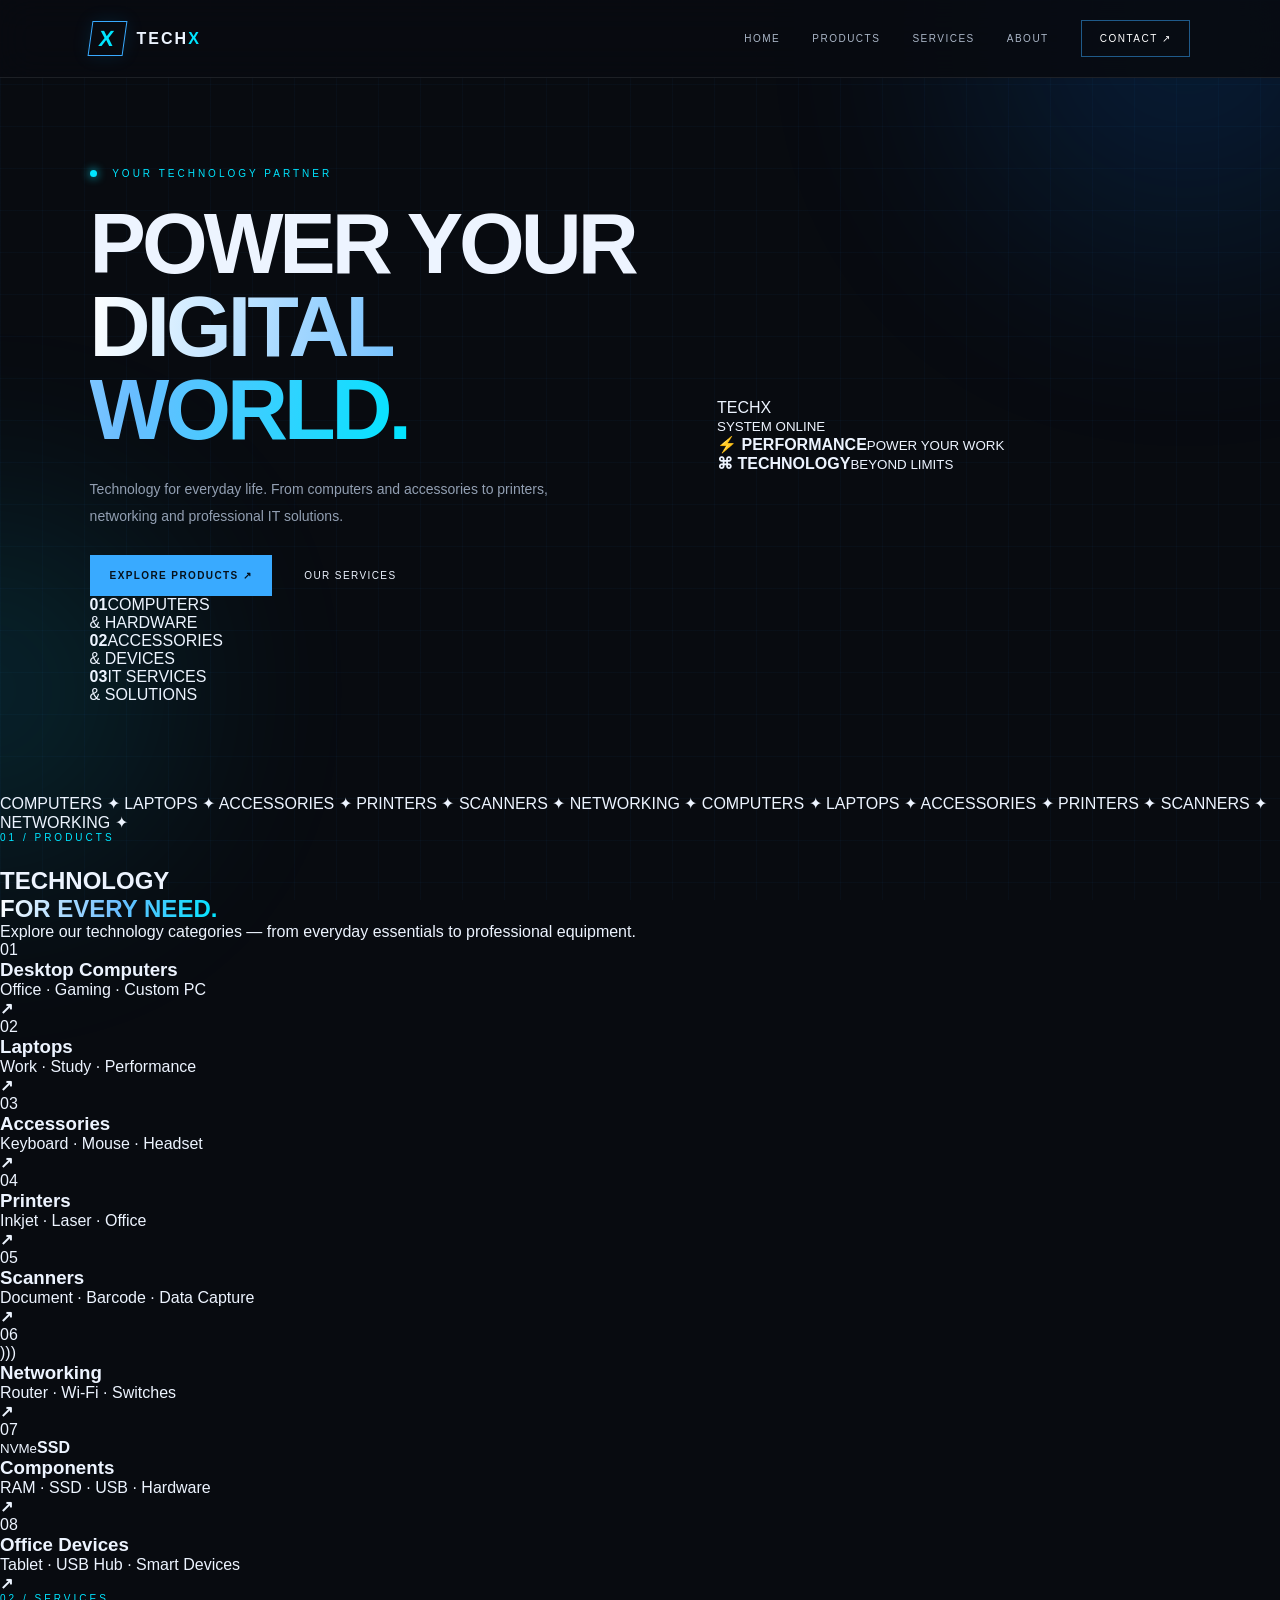
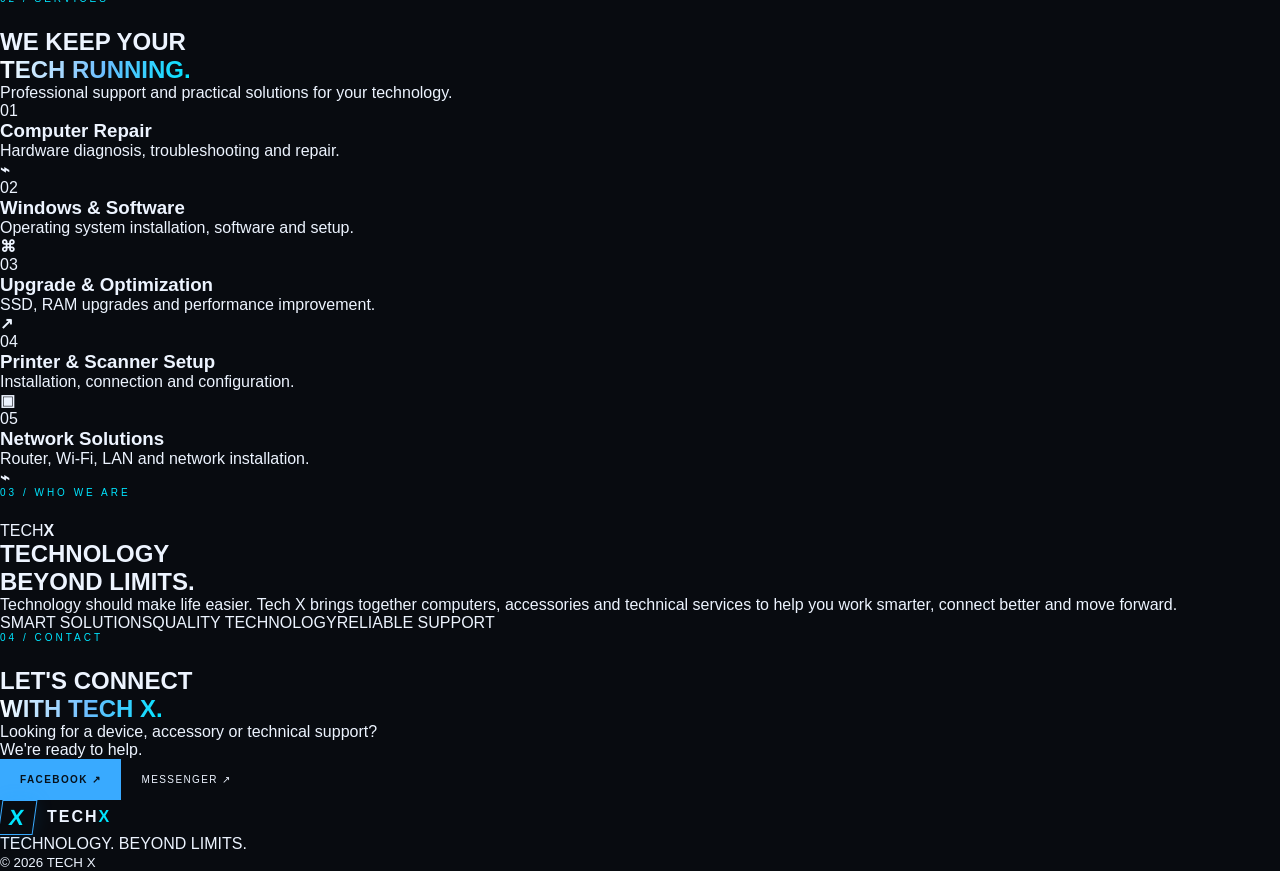
==== commit 0a905f52: "Add files via upload" ====
--- a/index.html
+++ b/index.html
@@ -1,409 +1,30 @@
-
 <!DOCTYPE html>
 <html lang="en">
 <head>
-<meta charset="UTF-8">
-<meta name="viewport" content="width=device-width, initial-scale=1.0">
-<meta name="theme-color" content="#080b10">
-<meta name="description" content="Tech X - Computer Sales, IT Services, Printer, Scanner, Networking and Accessories.">
-<title>TECH X | Technology Beyond Limits</title>
-<link rel="stylesheet" href="style.css">
+<meta charset="UTF-8"><meta name="viewport" content="width=device-width, initial-scale=1.0">
+<meta name="theme-color" content="#080b10"><meta name="description" content="Tech X - Computer Sales, IT Services, Printers, Scanners, Networking and Accessories.">
+<title>TECH X | Technology Beyond Limits</title><link rel="stylesheet" href="style.css">
 </head>
-
 <body>
-
-<div class="grid-bg"></div>
-<div class="ambient ambient-1"></div>
-<div class="ambient ambient-2"></div>
-
-<!-- NAVBAR -->
-<header class="navbar">
-  <a href="#home" class="logo">
-    <span class="logo-icon"><span>X</span></span>
-    <span class="logo-name">TECH<span class="blue">X</span></span>
-  </a>
-
-  <nav id="nav">
-    <a href="#home">HOME</a>
-    <a href="#products">PRODUCTS</a>
-    <a href="#services">SERVICES</a>
-    <a href="#about">ABOUT</a>
-    <a href="#contact" class="nav-cta">CONTACT ↗</a>
-  </nav>
-
-  <button class="menu-toggle" id="menuToggle" aria-label="Menu">
-    <i></i><i></i><i></i>
-  </button>
-</header>
-
-<!-- HERO -->
-<section class="hero" id="home">
-  <div class="hero-left reveal">
-    <div class="eyebrow"><span class="live-dot"></span> YOUR TECHNOLOGY PARTNER</div>
-
-    <h1>
-      POWER YOUR<br>
-      <span class="gradient">DIGITAL WORLD.</span>
-    </h1>
-
-    <p class="hero-description">
-      Technology for everyday life. From computers and accessories
-      to printers, networking and professional IT solutions.
-    </p>
-
-    <div class="hero-buttons">
-      <a href="#products" class="btn-primary">EXPLORE PRODUCTS <span>↗</span></a>
-      <a href="#services" class="btn-secondary">OUR SERVICES</a>
-    </div>
-
-    <div class="hero-bottom">
-      <div class="hero-mini">
-        <span>01</span>
-        <div>COMPUTER<br>& HARDWARE</div>
-      </div>
-      <div class="hero-mini">
-        <span>02</span>
-        <div>ACCESSORIES<br>& DEVICES</div>
-      </div>
-      <div class="hero-mini">
-        <span>03</span>
-        <div>IT SERVICES<br>& SOLUTIONS</div>
-      </div>
-    </div>
-  </div>
-
-  <!-- CSS DRAWN PC -->
-  <div class="hero-art reveal">
-    <div class="art-circle circle-outer"></div>
-    <div class="art-circle circle-inner"></div>
-    <div class="art-cross cross1"></div>
-    <div class="art-cross cross2"></div>
-
-    <div class="hero-computer">
-      <div class="hero-monitor">
-        <div class="monitor-screen">
-          <div class="screen-wallpaper">
-            <div class="wallpaper-orb"></div>
-            <div class="wallpaper-lines"></div>
-            <div class="screen-logo">TECH<span>X</span></div>
-            <div class="screen-caption">SYSTEM ONLINE</div>
-          </div>
-        </div>
-        <div class="monitor-bottom">
-          <span></span>
-        </div>
-      </div>
-      <div class="monitor-neck"></div>
-      <div class="monitor-foot"></div>
-      <div class="hero-case">
-        <div class="case-glass">
-          <div class="fan fan1"><i></i></div>
-          <div class="fan fan2"><i></i></div>
-          <div class="fan fan3"><i></i></div>
-          <div class="case-light"></div>
-        </div>
-        <div class="case-side"></div>
-      </div>
-    </div>
-
-    <div class="floating-tag tag-one">
-      <span class="tag-icon">⚡</span>
-      <div><b>HIGH PERFORMANCE</b><small>POWER YOUR WORK</small></div>
-    </div>
-
-    <div class="floating-tag tag-two">
-      <span class="tag-icon">⌘</span>
-      <div><b>TECHNOLOGY</b><small>BEYOND LIMITS</small></div>
-    </div>
-  </div>
-</section>
-
-<!-- CATEGORY BAR -->
-<div class="category-strip">
-  <div class="strip-track">
-    <span>COMPUTERS</span><b>✦</b>
-    <span>LAPTOPS</span><b>✦</b>
-    <span>ACCESSORIES</span><b>✦</b>
-    <span>PRINTERS</span><b>✦</b>
-    <span>SCANNERS</span><b>✦</b>
-    <span>NETWORKING</span><b>✦</b>
-    <span>COMPUTERS</span><b>✦</b>
-    <span>LAPTOPS</span><b>✦</b>
-    <span>ACCESSORIES</span><b>✦</b>
-    <span>PRINTERS</span><b>✦</b>
-    <span>SCANNERS</span><b>✦</b>
-    <span>NETWORKING</span><b>✦</b>
-  </div>
-</div>
-
-<!-- PRODUCTS -->
-<section class="section" id="products">
-  <div class="section-header reveal">
-    <div class="section-label">01 / PRODUCTS</div>
-    <h2>TECHNOLOGY<br><span class="gradient">FOR EVERY NEED.</span></h2>
-    <p>Explore our technology categories, from everyday essentials to professional equipment.</p>
-  </div>
-
-  <div class="product-grid">
-
-    <!-- DESKTOP -->
-    <a href="#contact" class="product-card reveal">
-      <div class="product-art art-desktop">
-        <span class="art-number">01</span>
-        <div class="desktop-illustration">
-          <div class="pc-monitor">
-            <div class="pc-screen"><div class="screen-abstract"></div></div>
-          </div>
-          <div class="pc-stand"></div>
-          <div class="pc-base"></div>
-          <div class="pc-tower">
-            <div class="tower-glass">
-              <div class="tower-fan tf1"></div>
-              <div class="tower-fan tf2"></div>
-              <div class="tower-fan tf3"></div>
-            </div>
-            <div class="tower-led"></div>
-          </div>
-        </div>
-      </div>
-      <div class="product-caption">
-        <div><h3>Desktop Computers</h3><p>Office · Gaming · Custom PC</p></div>
-        <span class="product-arrow">↗</span>
-      </div>
-    </a>
-
-    <!-- LAPTOP -->
-    <a href="#contact" class="product-card reveal">
-      <div class="product-art art-laptop">
-        <span class="art-number">02</span>
-        <div class="laptop-illustration">
-          <div class="laptop-display">
-            <div class="laptop-wallpaper"></div>
-          </div>
-          <div class="laptop-keyboard">
-            <div class="keys"></div>
-            <div class="trackpad"></div>
-          </div>
-        </div>
-      </div>
-      <div class="product-caption">
-        <div><h3>Laptops</h3><p>Work · Study · Performance</p></div>
-        <span class="product-arrow">↗</span>
-      </div>
-    </a>
-
-    <!-- ACCESSORIES -->
-    <a href="#contact" class="product-card reveal">
-      <div class="product-art art-accessories">
-        <span class="art-number">03</span>
-        <div class="accessory-scene">
-          <div class="keyboard">
-            <div class="keyboard-keys"></div>
-            <div class="keyboard-glow"></div>
-          </div>
-          <div class="gaming-mouse">
-            <div class="mouse-wheel"></div>
-            <div class="mouse-line"></div>
-          </div>
-          <div class="headset">
-            <div class="headband"></div>
-            <div class="ear ear-left"></div>
-            <div class="ear ear-right"></div>
-          </div>
-        </div>
-      </div>
-      <div class="product-caption">
-        <div><h3>Accessories</h3><p>Keyboard · Mouse · Headset</p></div>
-        <span class="product-arrow">↗</span>
-      </div>
-    </a>
-
-    <!-- PRINTER -->
-    <a href="#contact" class="product-card reveal">
-      <div class="product-art art-printer">
-        <span class="art-number">04</span>
-        <div class="printer-illustration">
-          <div class="printer-paper"></div>
-          <div class="printer-top"></div>
-          <div class="printer-body">
-            <div class="printer-display"></div>
-            <div class="printer-button"></div>
-          </div>
-          <div class="printer-output"></div>
-        </div>
-      </div>
-      <div class="product-caption">
-        <div><h3>Printers</h3><p>Inkjet · Laser · Office</p></div>
-        <span class="product-arrow">↗</span>
-      </div>
-    </a>
-
-    <!-- SCANNER -->
-    <a href="#contact" class="product-card reveal">
-      <div class="product-art art-scanner">
-        <span class="art-number">05</span>
-        <div class="scanner-illustration">
-          <div class="scanner-lid"></div>
-          <div class="scanner-glass"></div>
-          <div class="scanner-body">
-            <div class="scanner-control"></div>
-            <div class="scanner-front"></div>
-          </div>
-        </div>
-      </div>
-      <div class="product-caption">
-        <div><h3>Scanners</h3><p>Document · Barcode · Data Capture</p></div>
-        <span class="product-arrow">↗</span>
-      </div>
-    </a>
-
-    <!-- ROUTER -->
-    <a href="#contact" class="product-card reveal">
-      <div class="product-art art-router">
-        <span class="art-number">06</span>
-        <div class="router-illustration">
-          <div class="router-antenna ant1"></div>
-          <div class="router-antenna ant2"></div>
-          <div class="router-antenna ant3"></div>
-          <div class="router-body">
-            <div class="router-wave">)))</div>
-            <div class="router-leds"><i></i><i></i><i></i><i></i><i></i></div>
-          </div>
-        </div>
-      </div>
-      <div class="product-caption">
-        <div><h3>Networking</h3><p>Router · Wi-Fi · Switches</p></div>
-        <span class="product-arrow">↗</span>
-      </div>
-    </a>
-
-    <!-- COMPONENTS -->
-    <a href="#contact" class="product-card reveal">
-      <div class="product-art art-components">
-        <span class="art-number">07</span>
-        <div class="component-scene">
-          <div class="ram-stick">
-            <div class="ram-chips"><i></i><i></i><i></i><i></i></div>
-          </div>
-          <div class="ssd">
-            <div class="ssd-label">NVMe<br><b>SSD</b></div>
-          </div>
-          <div class="usb-drive">
-            <div class="usb-metal"></div>
-          </div>
-      </div>
-      <div class="product-caption">
-        <div><h3>Components</h3><p>RAM · SSD · USB · Hardware</p></div>
-        <span class="product-arrow">↗</span>
-      </div>
-    </a>
-
-    <!-- OFFICE -->
-    <a href="#contact" class="product-card reveal">
-      <div class="product-art art-office">
-        <span class="art-number">08</span>
-        <div class="office-scene">
-          <div class="tablet-device">
-            <div class="tablet-screen"><div class="tablet-ui"></div></div>
-          </div>
-          <div class="smart-device">
-            <div class="smart-screen"></div>
-          </div>
-          <div class="usb-hub">
-            <div class="hub-ports"></div>
-          </div>
-        </div>
-      </div>
-      <div class="product-caption">
-        <div><h3>Office Devices</h3><p>Tablet · USB Hub · Smart Devices</p></div>
-        <span class="product-arrow">↗</span>
-      </div>
-    </a>
-
-  </div>
-</section>
-
-<!-- SERVICES -->
-<section class="services section" id="services">
-  <div class="section-header reveal">
-    <div class="section-label">02 / SERVICES</div>
-    <h2>WE KEEP YOUR<br><span class="gradient">TECH RUNNING.</span></h2>
-    <p>Professional support and practical solutions for your technology.</p>
-  </div>
-
-  <div class="service-list">
-    <div class="service-row reveal">
-      <span class="service-no">01</span>
-      <div><h3>Computer Repair</h3><p>Hardware diagnosis, troubleshooting and repair.</p></div>
-      <span class="service-icon">⌁</span>
-    </div>
-    <div class="service-row reveal">
-      <span class="service-no">02</span>
-      <div><h3>Windows & Software</h3><p>Operating system installation, software and setup.</p></div>
-      <span class="service-icon">⌘</span>
-    </div>
-    <div class="service-row reveal">
-      <span class="service-no">03</span>
-      <div><h3>Upgrade & Optimization</h3><p>SSD, RAM upgrades and performance improvement.</p></div>
-      <span class="service-icon">↗</span>
-    </div>
-    <div class="service-row reveal">
-      <span class="service-no">04</span>
-      <div><h3>Printer & Scanner Setup</h3><p>Installation, connection and configuration.</p></div>
-      <span class="service-icon">▣</span>
-    </div>
-    <div class="service-row reveal">
-      <span class="service-no">05</span>
-      <div><h3>Network Solutions</h3><p>Router, Wi-Fi, LAN and network installation.</p></div>
-      <span class="service-icon">⌁</span>
-    </div>
-  </div>
-</section>
-
-<!-- ABOUT -->
-<section class="about-section" id="about">
-  <div class="about-content reveal">
-    <div class="section-label">03 / WHO WE ARE</div>
-    <div class="about-logo">
-      <span class="about-tech">TECH</span><span class="about-x">X</span>
-    </div>
-    <h2>TECHNOLOGY<br>BEYOND LIMITS.</h2>
-    <p>
-      Technology should make life easier. Tech X brings together
-      computers, accessories and technical services to help you
-      work smarter, connect better and move forward.
-    </p>
-    <div class="about-points">
-      <span>01 — SMART SOLUTIONS</span>
-      <span>02 — QUALITY TECHNOLOGY</span>
-      <span>03 — RELIABLE SUPPORT</span>
-    </div>
-  </div>
-</section>
-
-<!-- CONTACT -->
-<section class="contact-section section" id="contact">
-  <div class="contact-box reveal">
-    <div class="section-label">04 / CONTACT</div>
-    <h2>LET'S CONNECT<br><span class="gradient">WITH TECH X.</span></h2>
-    <p>Looking for a device, accessory or technical support?<br>We're ready to help.</p>
-    <div class="contact-buttons">
-      <a href="#" id="facebookBtn" class="btn-primary">FACEBOOK ↗</a>
-      <a href="#" id="messengerBtn" class="btn-secondary">MESSENGER ↗</a>
-    </div>
-  </div>
-</section>
-
-<!-- FOOTER -->
-<footer class="footer">
-  <a href="#home" class="logo footer-logo">
-    <span class="logo-icon"><span>X</span></span>
-    <span class="logo-name">TECH<span class="blue">X</span></span>
-  </a>
-  <div class="footer-middle">TECHNOLOGY. BEYOND LIMITS.</div>
-  <div class="copyright">© <span id="year"></span> TECH X</div>
-</footer>
-
-<script src="script.js"></script>
-</body>
-</html>
+<div class="grid-bg"></div><div class="ambient ambient-1"></div><div class="ambient ambient-2"></div>
+<header class="navbar"><a href="#home" class="brand"><span class="logo-mark">X</span><span>TECH<span class="blue">X</span></span></a>
+<nav id="nav"><a href="#home">HOME</a><a href="#products">PRODUCTS</a><a href="#services">SERVICES</a><a href="#about">ABOUT</a><a class="nav-cta" href="#contact">CONTACT ↗</a></nav>
+<button class="menu-toggle" id="menuToggle" aria-label="Toggle menu"><i></i><i></i><i></i></button></header>
+<section class="hero" id="home"><div class="hero-left reveal"><div class="eyebrow"><span class="live-dot"></span> YOUR TECHNOLOGY PARTNER</div><h1>POWER YOUR<br><span class="gradient">DIGITAL WORLD.</span></h1><p class="hero-description">Technology for everyday life. From computers and accessories to printers, networking and professional IT solutions.</p><div class="hero-buttons"><a class="btn-primary" href="#products">EXPLORE PRODUCTS ↗</a><a class="btn-secondary" href="#services">OUR SERVICES</a></div><div class="hero-bottom"><div><b>01</b><span>COMPUTERS<br>& HARDWARE</span></div><div><b>02</b><span>ACCESSORIES<br>& DEVICES</span></div><div><b>03</b><span>IT SERVICES<br>& SOLUTIONS</span></div></div></div>
+<div class="hero-art reveal"><div class="orbit orbit-a"></div><div class="orbit orbit-b"></div><div class="hero-rig"><div class="big-monitor"><div class="screen"><div class="screen-orb"></div><div class="screen-brand">TECH<span>X</span></div><small>SYSTEM ONLINE</small></div><div class="screen-chin"></div></div><div class="monitor-neck"></div><div class="monitor-foot"></div><div class="tower"><div class="tower-glass"><div class="fan f1"><i></i></div><div class="fan f2"><i></i></div><div class="fan f3"><i></i></div></div><div class="tower-side"></div></div></div><div class="float-tag tag-a"><strong>⚡ PERFORMANCE</strong><small>POWER YOUR WORK</small></div><div class="float-tag tag-b"><strong>⌘ TECHNOLOGY</strong><small>BEYOND LIMITS</small></div></div></section>
+<div class="ticker"><div class="ticker-track"><span>COMPUTERS</span> ✦ <span>LAPTOPS</span> ✦ <span>ACCESSORIES</span> ✦ <span>PRINTERS</span> ✦ <span>SCANNERS</span> ✦ <span>NETWORKING</span> ✦ <span>COMPUTERS</span> ✦ <span>LAPTOPS</span> ✦ <span>ACCESSORIES</span> ✦ <span>PRINTERS</span> ✦ <span>SCANNERS</span> ✦ <span>NETWORKING</span> ✦</div></div>
+<section class="section" id="products"><header class="section-head reveal"><label>01 / PRODUCTS</label><h2>TECHNOLOGY<br><span class="gradient">FOR EVERY NEED.</span></h2><p>Explore our technology categories — from everyday essentials to professional equipment.</p></header><div class="product-grid">
+<a class="product-card reveal" href="#contact"><div class="product-art desktop-art"><span class="num">01</span><div class="desktop"><div class="display"><div class="wallpaper"></div></div><div class="stand"></div><div class="base"></div><div class="tower"><div class="tower-window"><div class="mini-fan"></div><div class="mini-fan"></div></div></div></div></div><div class="product-caption"><div><h3>Desktop Computers</h3><p>Office · Gaming · Custom PC</p></div><b>↗</b></div></a>
+<a class="product-card reveal" href="#contact"><div class="product-art laptop-art"><span class="num">02</span><div class="laptop"><div class="laptop-screen"><div class="laptop-glow"></div></div><div class="laptop-bottom"><div class="keys"></div><div class="pad"></div></div></div></div><div class="product-caption"><div><h3>Laptops</h3><p>Work · Study · Performance</p></div><b>↗</b></div></a>
+<a class="product-card reveal" href="#contact"><div class="product-art accessory-art"><span class="num">03</span><div class="accessory-set"><div class="keyboard"><div class="key-grid"></div></div><div class="mouse"><i></i></div><div class="headset"><div class="band"></div><div class="cup left"></div><div class="cup right"></div></div></div></div><div class="product-caption"><div><h3>Accessories</h3><p>Keyboard · Mouse · Headset</p></div><b>↗</b></div></a>
+<a class="product-card reveal" href="#contact"><div class="product-art printer-art"><span class="num">04</span><div class="printer"><div class="paper"></div><div class="printer-lid"></div><div class="printer-main"><div class="lcd"></div><div class="button-dot"></div></div><div class="output-tray"></div></div></div><div class="product-caption"><div><h3>Printers</h3><p>Inkjet · Laser · Office</p></div><b>↗</b></div></a>
+<a class="product-card reveal" href="#contact"><div class="product-art scanner-art"><span class="num">05</span><div class="scanner"><div class="scanner-lid"></div><div class="glass"></div><div class="scanner-base"><div class="scanner-button"></div><div class="scanner-slot"></div></div></div></div><div class="product-caption"><div><h3>Scanners</h3><p>Document · Barcode · Data Capture</p></div><b>↗</b></div></a>
+<a class="product-card reveal" href="#contact"><div class="product-art router-art"><span class="num">06</span><div class="router"><div class="antenna a1"></div><div class="antenna a2"></div><div class="antenna a3"></div><div class="router-box"><div class="wifi-symbol">)))</div><div class="led-row"><i></i><i></i><i></i><i></i><i></i></div></div></div></div><div class="product-caption"><div><h3>Networking</h3><p>Router · Wi-Fi · Switches</p></div><b>↗</b></div></a>
+<a class="product-card reveal" href="#contact"><div class="product-art component-art"><span class="num">07</span><div class="components"><div class="ram"><i></i><i></i><i></i><i></i></div><div class="ssd"><small>NVMe</small><strong>SSD</strong></div><div class="usb"><div class="usb-tip"></div></div></div></div><div class="product-caption"><div><h3>Components</h3><p>RAM · SSD · USB · Hardware</p></div><b>↗</b></div></a>
+<a class="product-card reveal" href="#contact"><div class="product-art office-art"><span class="num">08</span><div class="office"><div class="tablet"><div class="tablet-inner"></div></div><div class="phone"><div class="phone-screen"></div></div><div class="hub"><div class="ports"></div></div></div></div><div class="product-caption"><div><h3>Office Devices</h3><p>Tablet · USB Hub · Smart Devices</p></div><b>↗</b></div></a>
+</div></section>
+<section class="section services" id="services"><header class="section-head reveal"><label>02 / SERVICES</label><h2>WE KEEP YOUR<br><span class="gradient">TECH RUNNING.</span></h2><p>Professional support and practical solutions for your technology.</p></header><div class="service-list"><article class="service reveal"><span>01</span><div><h3>Computer Repair</h3><p>Hardware diagnosis, troubleshooting and repair.</p></div><b>⌁</b></article><article class="service reveal"><span>02</span><div><h3>Windows & Software</h3><p>Operating system installation, software and setup.</p></div><b>⌘</b></article><article class="service reveal"><span>03</span><div><h3>Upgrade & Optimization</h3><p>SSD, RAM upgrades and performance improvement.</p></div><b>↗</b></article><article class="service reveal"><span>04</span><div><h3>Printer & Scanner Setup</h3><p>Installation, connection and configuration.</p></div><b>▣</b></article><article class="service reveal"><span>05</span><div><h3>Network Solutions</h3><p>Router, Wi-Fi, LAN and network installation.</p></div><b>⌁</b></article></div></section>
+<section class="about" id="about"><div class="about-content reveal"><label>03 / WHO WE ARE</label><div class="about-brand"><span>TECH</span><b>X</b></div><h2>TECHNOLOGY<br>BEYOND LIMITS.</h2><p>Technology should make life easier. Tech X brings together computers, accessories and technical services to help you work smarter, connect better and move forward.</p><div class="about-points"><span>SMART SOLUTIONS</span><span>QUALITY TECHNOLOGY</span><span>RELIABLE SUPPORT</span></div></div></section>
+<section class="section contact" id="contact"><div class="contact-box reveal"><label>04 / CONTACT</label><h2>LET'S CONNECT<br><span class="gradient">WITH TECH X.</span></h2><p>Looking for a device, accessory or technical support?<br>We're ready to help.</p><div class="contact-actions"><a href="#" id="facebook" class="btn-primary">FACEBOOK ↗</a><a href="#" id="messenger" class="btn-secondary">MESSENGER ↗</a></div></div></section>
+<footer class="footer"><a class="brand" href="#home"><span class="logo-mark">X</span><span>TECH<span class="blue">X</span></span></a><div>TECHNOLOGY. BEYOND LIMITS.</div><small>© <span id="year"></span> TECH X</small></footer>
+<script src="script.js"></script></body></html>
--- a/style.css
+++ b/style.css
@@ -1,1266 +1 @@
-
-/* ==============================
-   TECH X - FUTURISTIC THEME
-   ============================== */
-
-:root {
-  --bg: #080b12;
-  --bg2: #0d111b;
-  --panel: #101722;
-  --white: #f1f5fc;
-  --muted: #929cad;
-  --blue: #35a8ff;
-  --cyan: #00e5ff;
-  --border: rgba(255,255,255,.09);
-  --font: Arial, Helvetica, sans-serif;
-}
-
-* {
-  margin: 0;
-  padding: 0;
-  box-sizing: border-box;
-}
-
-html {
-  scroll-behavior: smooth;
-  scroll-padding-top: 90px;
-}
-
-body {
-  background: var(--bg);
-  color: var(--white);
-  font-family: var(--font);
-  overflow-x: hidden;
-}
-
-a {
-  text-decoration: none;
-  color: inherit;
-}
-
-button {
-  font: inherit;
-}
-
-/* BACKGROUND */
-
-.bg-grid {
-  position: fixed;
-  inset: 0;
-  z-index: -3;
-  pointer-events: none;
-  background-image:
-    linear-gradient(rgba(55,140,255,.035) 1px, transparent 1px),
-    linear-gradient(90deg, rgba(55,140,255,.035) 1px, transparent 1px);
-  background-size: 45px 45px;
-}
-
-.glow {
-  position: fixed;
-  border-radius: 50%;
-  filter: blur(130px);
-  pointer-events: none;
-  z-index: -2;
-  opacity: .13;
-}
-
-.glow-1 {
-  width: 400px;
-  height: 400px;
-  background: #007bff;
-  top: -150px;
-  right: -100px;
-}
-
-.glow-2 {
-  width: 300px;
-  height: 300px;
-  background: #00e5ff;
-  bottom: 10%;
-  left: -150px;
-}
-
-/* NAVIGATION */
-
-.navbar {
-  width: 100%;
-  height: 82px;
-  padding: 0 8%;
-  display: flex;
-  align-items: center;
-  justify-content: space-between;
-  position: sticky;
-  top: 0;
-  z-index: 100;
-  background: rgba(8,11,18,.82);
-  backdrop-filter: blur(18px);
-  border-bottom: 1px solid var(--border);
-}
-
-.brand,
-.footer-brand {
-  display: flex;
-  align-items: center;
-  gap: 12px;
-  font-weight: 900;
-  letter-spacing: 2px;
-  font-size: 19px;
-}
-
-.brand img,
-.footer-brand img {
-  width: 38px;
-  height: 38px;
-  object-fit: contain;
-}
-
-.brand b,
-.footer-brand b {
-  color: var(--blue);
-}
-
-.nav-links {
-  display: flex;
-  align-items: center;
-  gap: 34px;
-}
-
-.nav-links a {
-  color: #aab5c6;
-  font-size: 12px;
-  transition: .3s;
-}
-
-.nav-links a:hover {
-  color: var(--cyan);
-}
-
-.nav-links .nav-contact {
-  border: 1px solid rgba(53,168,255,.5);
-  padding: 12px 19px;
-  border-radius: 3px;
-  color: var(--white);
-}
-
-.nav-contact:hover {
-  background: var(--blue);
-}
-
-.menu-btn {
-  display: none;
-  background: none;
-  border: none;
-  cursor: pointer;
-}
-
-/* HERO */
-
-.hero {
-  min-height: 690px;
-  padding: 95px 8% 110px;
-  display: flex;
-  align-items: center;
-  position: relative;
-}
-
-.hero-content {
-  width: 55%;
-  z-index: 2;
-}
-
-.status {
-  font-size: 10px;
-  letter-spacing: 3px;
-  color: var(--cyan);
-  display: flex;
-  align-items: center;
-  gap: 10px;
-  margin-bottom: 28px;
-}
-
-.status-dot {
-  width: 7px;
-  height: 7px;
-  border-radius: 50%;
-  background: var(--cyan);
-  box-shadow: 0 0 12px var(--cyan);
-  animation: pulse 1.8s infinite;
-}
-
-.hero h1 {
-  font-size: clamp(45px, 6.4vw, 92px);
-  font-weight: 900;
-  letter-spacing: -4px;
-  line-height: .98;
-}
-
-.gradient-text {
-  background: linear-gradient(100deg, #fff 0%, #66bdff 45%, #00e5ff 100%);
-  -webkit-background-clip: text;
-  background-clip: text;
-  color: transparent;
-}
-
-.hero-desc {
-  color: var(--muted);
-  max-width: 480px;
-  font-size: 14px;
-  line-height: 1.9;
-  margin-top: 28px;
-}
-
-.hero-buttons {
-  display: flex;
-  gap: 12px;
-  margin-top: 32px;
-  flex-wrap: wrap;
-}
-
-.btn {
-  display: inline-flex;
-  align-items: center;
-  justify-content: center;
-  padding: 15px 22px;
-  font-size: 11px;
-  letter-spacing: 1.3px;
-  transition: .3s;
-}
-
-.btn-primary {
-  background: var(--blue);
-  color: #04111d;
-  font-weight: 800;
-  border: 1px solid var(--blue);
-}
-
-.btn-primary:hover {
-  background: var(--cyan);
-  border-color: var(--cyan);
-  box-shadow: 0 0 25px rgba(0,229,255,.2);
-  transform: translateY(-2px);
-}
-
-.btn-outline {
-  border: 1px solid var(--border);
-  color: var(--white);
-}
-
-.btn-outline:hover {
-  border-color: var(--blue);
-  color: var(--cyan);
-  transform: translateY(-2px);
-}
-
-.hero-stats {
-  display: flex;
-  gap: 45px;
-  margin-top: 65px;
-}
-
-.hero-stats div {
-  display: flex;
-  flex-direction: column;
-  gap: 7px;
-}
-
-.hero-stats strong {
-  font-size: 21px;
-}
-
-.hero-stats small {
-  color: var(--muted);
-  font-size: 9px;
-  letter-spacing: 1.5px;
-}
-
-/* HERO VISUAL */
-
-.hero-visual {
-  position: absolute;
-  width: 430px;
-  height: 430px;
-  right: 8%;
-  top: 50%;
-  transform: translateY(-50%);
-  display: flex;
-  align-items: center;
-  justify-content: center;
-}
-
-.orbit {
-  position: absolute;
-  border: 1px solid rgba(53,168,255,.2);
-  border-radius: 50%;
-}
-
-.orbit-1 {
-  width: 340px;
-  height: 340px;
-  animation: rotate 30s linear infinite;
-}
-
-.orbit-2 {
-  width: 430px;
-  height: 430px;
-  border-style: dashed;
-  border-color: rgba(0,229,255,.1);
-  animation: rotate 50s linear infinite reverse;
-}
-
-.tech-core {
-  width: 230px;
-  height: 230px;
-  border: 1px solid rgba(53,168,255,.4);
-  background: radial-gradient(circle, rgba(25,74,122,.25), rgba(8,11,18,.9) 70%);
-  box-shadow: 0 0 65px rgba(0,119,255,.1), inset 0 0 40px rgba(0,119,255,.08);
-  border-radius: 50%;
-  display: flex;
-  flex-direction: column;
-  align-items: center;
-  justify-content: center;
-  position: relative;
-}
-
-.hero-logo {
-  width: 95px;
-  height: 95px;
-  object-fit: contain;
-  filter: drop-shadow(0 0 15px rgba(53,168,255,.25));
-}
-
-.core-text {
-  font-weight: 900;
-  letter-spacing: 4px;
-  font-size: 20px;
-}
-
-.core-sub {
-  font-size: 8px;
-  letter-spacing: 3px;
-  color: var(--cyan);
-  margin-top: 8px;
-}
-
-.float-card {
-  position: absolute;
-  display: flex;
-  align-items: center;
-  gap: 12px;
-  padding: 14px 18px;
-  background: rgba(16,23,34,.92);
-  border: 1px solid var(--border);
-  backdrop-filter: blur(15px);
-  box-shadow: 0 10px 35px rgba(0,0,0,.3);
-}
-
-.float-card b {
-  font-size: 10px;
-  letter-spacing: 1px;
-}
-
-.float-card small {
-  display: block;
-  color: var(--muted);
-  font-size: 9px;
-  margin-top: 5px;
-}
-
-.card-icon {
-  font-size: 22px;
-  color: var(--cyan);
-}
-
-.card-top {
-  top: 55px;
-  right: -10px;
-}
-
-.card-bottom {
-  bottom: 55px;
-  left: -10px;
-}
-
-.scroll-indicator {
-  position: absolute;
-  bottom: 28px;
-  left: 8%;
-  color: #657286;
-  font-size: 9px;
-  letter-spacing: 2px;
-  display: flex;
-  align-items: center;
-  gap: 12px;
-}
-
-.scroll-indicator span {
-  width: 30px;
-  height: 1px;
-  background: var(--blue);
-}
-
-/* MARQUEE */
-
-.marquee {
-  overflow: hidden;
-  border-top: 1px solid var(--border);
-  border-bottom: 1px solid var(--border);
-  background: rgba(12,17,26,.7);
-  padding: 19px 0;
-}
-
-.marquee-track {
-  width: max-content;
-  display: flex;
-  align-items: center;
-  gap: 35px;
-  animation: marquee 35s linear infinite;
-}
-
-.marquee-track span {
-  font-size: 10px;
-  letter-spacing: 2px;
-  color: #b7c3d4;
-  white-space: nowrap;
-}
-
-.marquee-track i {
-  color: var(--blue);
-  font-style: normal;
-}
-
-/* SECTION */
-
-.section {
-  padding: 120px 8%;
-}
-
-.section-heading {
-  margin-bottom: 55px;
-}
-
-.section-tag {
-  color: var(--cyan);
-  font-size: 10px;
-  letter-spacing: 3px;
-  margin-bottom: 20px;
-}
-
-.section-heading h2,
-.about-inner h2,
-.contact-box h2 {
-  font-size: clamp(38px, 5vw, 66px);
-  letter-spacing: -2px;
-  line-height: 1.08;
-  font-weight: 900;
-}
-
-.section-heading > p,
-.contact-box > p {
-  color: var(--muted);
-  font-size: 13px;
-  line-height: 1.9;
-  margin-top: 20px;
-}
-
-/* PRODUCTS */
-
-.product-grid {
-  display: grid;
-  grid-template-columns: repeat(2, 1fr);
-  gap: 20px;
-}
-
-.product-card {
-  border: 1px solid var(--border);
-  background: var(--bg2);
-  transition: .35s;
-  overflow: hidden;
-}
-
-.product-card:hover {
-  border-color: rgba(53,168,255,.5);
-  transform: translateY(-5px);
-  box-shadow: 0 20px 50px rgba(0,0,0,.2);
-}
-
-.product-visual {
-  height: 270px;
-  background:
-    radial-gradient(circle at center, rgba(25,92,160,.13), transparent 65%),
-    #0b111a;
-  display: flex;
-  align-items: center;
-  justify-content: center;
-  position: relative;
-  overflow: hidden;
-}
-
-.product-visual::after {
-  content: "";
-  position: absolute;
-  inset: 0;
-  background-image: linear-gradient(rgba(255,255,255,.025) 1px, transparent 1px);
-  background-size: 100% 35px;
-}
-
-.visual-label {
-  position: absolute;
-  top: 18px;
-  right: 20px;
-  color: #56667c;
-  font-size: 10px;
-  letter-spacing: 2px;
-}
-
-.product-info {
-  padding: 24px;
-  display: flex;
-  justify-content: space-between;
-  align-items: center;
-}
-
-.product-info h3 {
-  font-size: 18px;
-  margin-bottom: 8px;
-}
-
-.product-info p {
-  color: var(--muted);
-  font-size: 11px;
-}
-
-.arrow {
-  width: 38px;
-  height: 38px;
-  border: 1px solid var(--border);
-  display: flex;
-  align-items: center;
-  justify-content: center;
-  transition: .3s;
-}
-
-.product-card:hover .arrow {
-  background: var(--blue);
-  color: var(--bg);
-}
-
-/* PC ILLUSTRATION */
-
-.pc-device {
-  display: flex;
-  align-items: center;
-  gap: 15px;
-}
-
-.monitor {
-  width: 150px;
-  height: 100px;
-  border: 5px solid #26384e;
-  background: #070d15;
-  position: relative;
-  box-shadow: 0 0 30px rgba(0,153,255,.15);
-}
-
-.screen-glow {
-  position: absolute;
-  inset: 0;
-  background: linear-gradient(130deg, #092b4b, #07101d 60%, #0c5686);
-}
-
-.monitor-stand {
-  position: absolute;
-  width: 5px;
-  height: 24px;
-  background: #25384d;
-  margin-top: 120px;
-  margin-left: 70px;
-}
-
-.pc-device::after {
-  content: "";
-  position: absolute;
-  width: 65px;
-  height: 8px;
-  background: #25384d;
-  bottom: 65px;
-  left: 35%;
-}
-
-.pc-case {
-  width: 62px;
-  height: 130px;
-  border: 2px solid #25384d;
-  background: #101b2a;
-  position: relative;
-}
-
-.case-light {
-  position: absolute;
-  width: 22px;
-  height: 22px;
-  border: 1px solid var(--blue);
-  border-radius: 50%;
-  top: 20px;
-  left: 18px;
-  box-shadow: 0 0 14px var(--blue);
-}
-
-/* LAPTOP ILLUSTRATION */
-
-.laptop-art {
-  transform: translateY(10px);
-}
-
-.laptop-screen {
-  width: 190px;
-  height: 125px;
-  background: #081a2b;
-  border: 6px solid #263a50;
-  border-radius: 9px 9px 3px 3px;
-  overflow: hidden;
-  box-shadow: 0 0 35px rgba(0,153,255,.1);
-}
-
-.screen-lines {
-  width: 100%;
-  height: 100%;
-  background:
-    radial-gradient(circle at 70% 25%, rgba(0,229,255,.5), transparent 30%),
-    linear-gradient(130deg, #0c3762, #08121f 60%, #12628d);
-}
-
-.laptop-base {
-  width: 215px;
-  height: 10px;
-  background: linear-gradient(#6c7e90, #26384b);
-  margin-left: -12px;
-  border-radius: 2px 2px 10px 10px;
-}
-
-/* ACCESSORIES */
-
-.accessory-art {
-  width: 210px;
-  height: 150px;
-  position: relative;
-}
-
-.keyboard-art {
-  width: 150px;
-  height: 62px;
-  position: absolute;
-  top: 70px;
-  left: 0;
-  background: repeating-linear-gradient(90deg, #25394e 0 9px, #0b111a 9px 12px);
-  border: 2px solid #35516e;
-  transform: perspective(250px) rotateX(22deg);
-  box-shadow: 0 0 25px rgba(0,153,255,.1);
-}
-
-.mouse-art {
-  width: 36px;
-  height: 57px;
-  background: #192a3b;
-  border: 2px solid #365575;
-  border-radius: 20px;
-  position: absolute;
-  right: 10px;
-  top: 65px;
-}
-
-.mouse-art::after {
-  content: "";
-  position: absolute;
-  height: 13px;
-  width: 2px;
-  background: var(--blue);
-  top: 8px;
-  left: 15px;
-}
-
-.headphone-art {
-  width: 55px;
-  height: 55px;
-  border: 7px solid #34516e;
-  border-bottom: 0;
-  border-radius: 40px 40px 0 0;
-  position: absolute;
-  top: 0;
-  left: 50px;
-}
-
-.headphone-art::before,
-.headphone-art::after {
-  content: "";
-  position: absolute;
-  width: 13px;
-  height: 30px;
-  background: #192b40;
-  border: 2px solid var(--blue);
-  top: 27px;
-}
-
-.headphone-art::before {
-  left: -12px;
-}
-
-.headphone-art::after {
-  right: -12px;
-}
-
-/* NETWORK */
-
-.network-art {
-  width: 210px;
-  height: 150px;
-  display: flex;
-  align-items: center;
-  justify-content: center;
-  position: relative;
-}
-
-.router-art {
-  width: 150px;
-  height: 48px;
-  background: #17283b;
-  border: 1px solid #3b5b7d;
-  border-radius: 5px;
-  display: flex;
-  align-items: center;
-  justify-content: center;
-  gap: 13px;
-  position: relative;
-  z-index: 2;
-  box-shadow: 0 0 30px rgba(0,153,255,.15);
-}
-
-.router-art span {
-  width: 5px;
-  height: 5px;
-  border-radius: 50%;
-  background: var(--cyan);
-  box-shadow: 0 0 9px var(--cyan);
-}
-
-.network-ring {
-  width: 170px;
-  height: 100px;
-  border: 1px solid rgba(53,168,255,.3);
-  border-radius: 50%;
-  position: absolute;
-  transform: rotate(-25deg);
-}
-
-/* SERVICES */
-
-.services-section {
-  background: rgba(12,17,26,.65);
-  border-top: 1px solid var(--border);
-  border-bottom: 1px solid var(--border);
-}
-
-.service-list {
-  border-top: 1px solid var(--border);
-}
-
-.service-item {
-  display: grid;
-  grid-template-columns: 70px 1fr 50px;
-  align-items: center;
-  padding: 28px 10px;
-  border-bottom: 1px solid var(--border);
-  transition: .3s;
-}
-
-.service-item:hover {
-  background: rgba(53,168,255,.04);
-  padding-left: 20px;
-}
-
-.service-number {
-  color: var(--cyan);
-  font-size: 11px;
-}
-
-.service-main h3 {
-  font-size: 18px;
-  margin-bottom: 9px;
-}
-
-.service-main p {
-  color: var(--muted);
-  font-size: 12px;
-  line-height: 1.7;
-}
-
-.service-arrow {
-  font-size: 20px;
-  color: #68788d;
-  text-align: right;
-  transition: .3s;
-}
-
-.service-item:hover .service-arrow {
-  color: var(--cyan);
-  transform: translate(3px,-3px);
-}
-
-/* ABOUT */
-
-.about-section {
-  padding: 130px 8%;
-  background:
-    radial-gradient(ellipse at 80% 50%, rgba(0,114,255,.1), transparent 60%);
-}
-
-.about-inner {
-  max-width: 850px;
-}
-
-.about-inner h2 {
-  margin-bottom: 28px;
-}
-
-.about-inner > p {
-  max-width: 600px;
-  color: var(--muted);
-  font-size: 14px;
-  line-height: 2;
-}
-
-.about-line {
-  width: 100%;
-  height: 1px;
-  background: var(--border);
-  margin: 50px 0 25px;
-}
-
-.about-bottom {
-  display: flex;
-  flex-wrap: wrap;
-  gap: 30px;
-}
-
-.about-bottom span {
-  color: #8391a6;
-  font-size: 9px;
-  letter-spacing: 2px;
-}
-
-/* CONTACT */
-
-.contact-section {
-  padding-top: 70px;
-  padding-bottom: 100px;
-}
-
-.contact-box {
-  border: 1px solid rgba(53,168,255,.25);
-  padding: 75px 60px;
-  background:
-    radial-gradient(ellipse at 80% 0%, rgba(0,153,255,.1), transparent 55%),
-    #0d131e;
-}
-
-.contact-box > p {
-  margin-top: 25px;
-}
-
-.contact-actions {
-  display: flex;
-  flex-wrap: wrap;
-  gap: 12px;
-  margin-top: 30px;
-}
-
-/* FOOTER */
-
-.footer {
-  border-top: 1px solid var(--border);
-  padding: 30px 8%;
-  display: flex;
-  align-items: center;
-  justify-content: space-between;
-  flex-wrap: wrap;
-  gap: 20px;
-}
-
-.footer-brand img {
-  width: 30px;
-  height: 30px;
-}
-
-.footer p {
-  font-size: 9px;
-  color: #8391a6;
-  letter-spacing: 2px;
-}
-
-.footer > span {
-  font-size: 9px;
-  color: #596779;
-}
-
-/* ANIMATIONS */
-
-@keyframes pulse {
-  0%, 100% { opacity: 1; }
-  50% { opacity: .35; }
-}
-
-@keyframes rotate {
-  from { transform: rotate(0deg); }
-  to { transform: rotate(360deg); }
-}
-
-@keyframes marquee {
-  from { transform: translateX(0); }
-  to { transform: translateX(-50%); }
-}
-
-.reveal {
-  opacity: 0;
-  transform: translateY(25px);
-  transition: opacity .7s ease, transform .7s ease;
-}
-
-.reveal.visible {
-  opacity: 1;
-  transform: translateY(0);
-}
-
-/* RESPONSIVE */
-
-@media (max-width: 1050px) {
-  .hero-visual {
-    right: 2%;
-    transform: translateY(-50%) scale(.8);
-  }
-
-  .hero-content {
-    width: 60%;
-  }
-
-  .hero h1 {
-    font-size: 65px;
-  }
-}
-
-@media (max-width: 800px) {
-  .navbar {
-    height: 70px;
-    padding: 0 6%;
-  }
-
-  .menu-btn {
-    display: flex;
-    flex-direction: column;
-    gap: 5px;
-    z-index: 101;
-  }
-
-  .menu-btn span {
-    width: 24px;
-    height: 2px;
-    background: white;
-    transition: .3s;
-  }
-
-  .nav-links {
-    position: absolute;
-    top: 70px;
-    left: 0;
-    width: 100%;
-    display: flex;
-    flex-direction: column;
-    align-items: stretch;
-    gap: 0;
-    background: #0b1019;
-    border-bottom: 1px solid var(--border);
-    padding: 10px 6%;
-    opacity: 0;
-    visibility: hidden;
-    transform: translateY(-10px);
-    transition: .3s;
-  }
-
-  .nav-links.active {
-    opacity: 1;
-    visibility: visible;
-    transform: translateY(0);
-  }
-
-  .nav-links a {
-    padding: 17px 0;
-    border-bottom: 1px solid var(--border);
-  }
-
-  .nav-links .nav-contact {
-    border: none;
-    padding: 17px 0;
-  }
-
-  .hero {
-    padding: 80px 6% 110px;
-    min-height: auto;
-    display: block;
-  }
-
-  .hero-content {
-    width: 100%;
-  }
-
-  .hero h1 {
-    font-size: clamp(45px, 11vw, 75px);
-    letter-spacing: -3px;
-  }
-
-  .hero-desc {
-    max-width: 540px;
-  }
-
-  .hero-visual {
-    position: relative;
-    top: auto;
-    right: auto;
-    transform: none;
-    width: 100%;
-    max-width: 430px;
-    height: 380px;
-    margin: 55px auto 0;
-  }
-
-  .orbit-1 {
-    width: 290px;
-    height: 290px;
-  }
-
-  .orbit-2 {
-    width: 360px;
-    height: 360px;
-  }
-
-  .tech-core {
-    width: 190px;
-    height: 190px;
-  }
-
-  .hero-logo {
-    width: 75px;
-    height: 75px;
-  }
-
-  .card-top {
-    top: 35px;
-    right: 0;
-  }
-
-  .card-bottom {
-    bottom: 35px;
-    left: 0;
-  }
-
-  .scroll-indicator {
-    left: 6%;
-  }
-
-  .section {
-    padding: 90px 6%;
-  }
-
-  .product-grid {
-    gap: 12px;
-  }
-
-  .product-visual {
-    height: 220px;
-  }
-
-  .product-info {
-    padding: 18px;
-  }
-
-  .product-info h3 {
-    font-size: 15px;
-  }
-
-  .product-info p {
-    font-size: 10px;
-  }
-
-  .about-section {
-    padding: 100px 6%;
-  }
-
-  .contact-box {
-    padding: 50px 30px;
-  }
-
-  .footer {
-    padding: 30px 6%;
-  }
-}
-
-@media (max-width: 520px) {
-  .hero {
-    padding-top: 65px;
-  }
-
-  .status {
-    font-size: 9px;
-    letter-spacing: 2px;
-  }
-
-  .hero-stats {
-    gap: 22px;
-    margin-top: 45px;
-  }
-
-  .hero-stats strong {
-    font-size: 18px;
-  }
-
-  .hero-stats small {
-    font-size: 8px;
-    letter-spacing: 1px;
-  }
-
-  .hero-visual {
-    height: 330px;
-    margin-top: 40px;
-  }
-
-  .orbit-1 {
-    width: 250px;
-    height: 250px;
-  }
-
-  .orbit-2 {
-    width: 310px;
-    height: 310px;
-  }
-
-  .tech-core {
-    width: 165px;
-    height: 165px;
-  }
-
-  .hero-logo {
-    width: 62px;
-    height: 62px;
-  }
-
-  .core-text {
-    font-size: 16px;
-  }
-
-  .float-card {
-    padding: 11px 12px;
-    gap: 8px;
-  }
-
-  .float-card b {
-    font-size: 8px;
-  }
-
-  .float-card small {
-    font-size: 8px;
-  }
-
-  .card-top {
-    right: -3px;
-    top: 25px;
-  }
-
-  .card-bottom {
-    left: -3px;
-    bottom: 25px;
-  }
-
-  .section {
-    padding: 75px 5%;
-  }
-
-  .section-heading {
-    margin-bottom: 35px;
-  }
-
-  .section-heading h2,
-  .about-inner h2,
-  .contact-box h2 {
-    font-size: 43px;
-  }
-
-  .product-grid {
-    grid-template-columns: 1fr;
-    gap: 15px;
-  }
-
-  .product-visual {
-    height: 240px;
-  }
-
-  .service-item {
-    grid-template-columns: 40px 1fr 25px;
-    gap: 10px;
-    padding: 25px 5px;
-  }
-
-  .service-main h3 {
-    font-size: 15px;
-  }
-
-  .service-main p {
-    font-size: 11px;
-  }
-
-  .about-section {
-    padding: 80px 5%;
-  }
-
-  .about-bottom {
-    gap: 15px;
-  }
-
-  .about-bottom span {
-    font-size: 8px;
-  }
-
-  .contact-section {
-    padding: 60px 5%;
-  }
-
-  .contact-box {
-    padding: 40px 22px;
-  }
-
-  .contact-box > p {
-    font-size: 12px;
-  }
-
-  .contact-actions {
-    flex-direction: column;
-  }
-
-  .contact-actions .btn {
-    width: 100%;
-  }
-
-  .footer {
-    flex-direction: column;
-    align-items: flex-start;
-  }
-}
-
-/* REDUCED MOTION */
-
-@media (prefers-reduced-motion: reduce) {
-  *,
-  *::before,
-  *::after {
-    animation-duration: .01ms !important;
-    animation-iteration-count: 1 !important;
-    scroll-behavior: auto !important;
-    transition-duration: .01ms !important;
-  }
-}
+:root{--bg:#080b10;--panel:#0d131d;--line:rgba(255,255,255,.09);--white:#edf4ff;--muted:#929fb2;--blue:#39aaff;--cyan:#00e5ff}*{box-sizing:border-box;margin:0;padding:0}html{scroll-behavior:smooth;scroll-padding-top:82px}body{background:var(--bg);color:var(--white);font-family:Inter,Arial,Helvetica,sans-serif;overflow-x:hidden}a{text-decoration:none;color:inherit}.grid-bg{position:fixed;inset:0;z-index:-4;pointer-events:none;background-image:linear-gradient(rgba(53,153,255,.035) 1px,transparent 1px),linear-gradient(90deg,rgba(53,153,255,.035) 1px,transparent 1px);background-size:42px 42px}.ambient{position:fixed;z-index:-3;pointer-events:none;filter:blur(120px);border-radius:50%;opacity:.16}.ambient-1{width:430px;height:430px;background:#087cff;top:-180px;right:-120px}.ambient-2{width:330px;height:330px;background:#00d9ff;bottom:5%;left:-180px}.navbar{height:78px;padding:0 7%;display:flex;align-items:center;justify-content:space-between;position:sticky;top:0;z-index:20;background:rgba(8,11,16,.88);backdrop-filter:blur(18px);border-bottom:1px solid var(--line)}.brand{display:flex;align-items:center;gap:12px;font-weight:900;letter-spacing:2px}.logo-mark{width:35px;height:35px;display:grid;place-items:center;border:1px solid var(--blue);color:var(--cyan);font-weight:900;font-size:22px;transform:skew(-8deg);box-shadow:0 0 18px #149dff20}.blue{color:var(--cyan)}nav{display:flex;align-items:center;gap:32px}nav a{font-size:10px;letter-spacing:1.5px;color:#aab6c7;transition:.2s}nav a:hover{color:var(--cyan)}nav .nav-cta{border:1px solid #39aaff80;padding:12px 18px;color:#fff}.menu-toggle{display:none;background:none;border:0;gap:5px;flex-direction:column}.menu-toggle i{display:block;width:24px;height:2px;background:white}.hero{min-height:660px;padding:90px 7% 90px;display:flex;align-items:center;position:relative;gap:3%;}.hero-left{width:54%;z-index:2}.eyebrow,.section-head label,.about-content>label,.contact-box>label{font-size:10px;letter-spacing:3px;color:var(--cyan);display:block;margin-bottom:24px}.live-dot{display:inline-block;width:7px;height:7px;border-radius:50%;background:var(--cyan);box-shadow:0 0 10px var(--cyan);margin-right:10px;animation:pulse 2s infinite}.hero h1{font-size:clamp(48px,6.6vw,91px);line-height:.98;letter-spacing:-4px;font-weight:900}.gradient{background:linear-gradient(100deg,#fff,#69bdff 55%,#00e5ff);color:transparent;background-clip:text;-webkit-background-clip:text}.hero-description{max-width:470px;color:var(--muted);font-size:14px;line-height:1.9;margin:25px 0}.hero-buttons{display:flex;gap:12px;flex-wrap:wrap}.btn-primary,.btn-secondary{display:inline-flex;align-items:center;justify-content:center;padding:15px 20px;font-size:10px;letter-spacing:1.4px;transition:.25s}.btn-primary{background:var(--blue);color:#06111b;font-weight:800;border:1px solid var(--blue}.btn-primary:hover{background:var(--cyan);transform:translateY(-2px);box-shadow:0 0 22px #00e5ff2a}.btn-secondary{border:1px solid var(--line);color:white}.btn-secondary:hover{border-color:var(--blue);color:var(--cyan);transform:translateY(-2px)}.hero-bottom{display:flex;gap:35px;margin-top:60px}.hero-bottom>div{display:flex;align-items:flex-start;gap:10px}.hero-bottom b{font-size:12px;color:var(--cyan)}.hero-bottom span{font-size:8px;letter-spacing:1px;color:#8b98aa;line-height:1.5}.hero-art{position:relative;width:44%;min-width:340px;height:430px;display:grid;place-items:center}.orbit{position:absolute;border:1px solid #39aaff24;border-radius:50%}.orbit-a{width:320px;height:320px;animation:spin 38s linear infinite}.orbit-b{width:415px;height:415px;border-style:dashed;border-color:#00e5ff19;animation:spin 55s linear infinite reverse}.hero-rig{position:relative;display:flex;align-items:center;gap:15px;transform:translateY(12px)}.big-monitor{width:220px;position:relative}.screen{height:150px;border:7px solid #24364c;background:#08111d;position:relative;overflow:hidden;box-shadow:0 0 35px #008bff20}.screen-orb{position:absolute;width:200px;height:200px;right:-75px;top:-70px;border-radius:50%;background:radial-gradient(circle,#00cfff55,transparent 70%)}.screen:before{content:"";position:absolute;inset:0;background:linear-gradient(140deg,#123b68,#07111d 65%,#0d5682)}.screen-brand{position:absolute;left:22px;top:48px;font-size:25px;font-weight:900;letter-spacing:3px}.screen-brand span{color:var(--cyan)}.screen small{position:absolute;bottom:14px;left:22px;color:#4fbaff;font-size:7px;letter-spacing:2px}.screen-chin{height:9px;background:#26394f}.monitor-neck{height:30px;width:12px;background:#24364b;margin:auto}.monitor-foot{width:75px;height:8px;background:#293d53;margin:auto;border-radius:3px}.tower{height:190px;width:105px;border:2px solid #293c53;background:#0b1420;padding:9px;box-shadow:0 0 28px #008bff18}.tower-glass{height:100%;border:1px solid #31516d;background:linear-gradient(145deg,#11283d,#09111c);display:flex;flex-direction:column;align-items:center;justify-content:space-evenly}.fan{width:47px;height:47px;border:2px solid #27628b;border-radius:50%;display:grid;place-items:center;box-shadow:0 0 13px #00bfff25}.fan i{width:20px;height:20px;border:1px solid #00cfff;border-radius:50%;background:#00cfff15}.tower-side{height:4px;width:40px;background:var(--cyan);margin:6px auto;box-shadow:0 0 8px var(--cyan)}.float-tag{position:absolute;padding:12px 15px;background:#111a26eF;border:1px solid var(--line);box-shadow:0 10px 30px #0005;display:flex;flex-direction:column;gap:6px}.float-tag strong{font-size:9px;letter-spacing:1px}.float-tag small{font-size:8px;color:var(--muted)}.tag-a{right:-8px;top:45px}.tag-b{left:-5px;bottom:40px}.ticker{overflow:hidden;border-block:1px solid var(--line);padding:17px 0;background:#0c121b}.ticker-track{white-space:nowrap;width:max-content;display:flex;align-items:center;gap:26px;animation:marquee 38s linear infinite;font-size:10px;letter-spacing:2px;color:#91a1b6}.ticker-track span{color:#c5d2e2}.ticker-track::first-letter{color:var(--cyan)}.section{padding:110px 7%}.section-head{margin-bottom:48px}.section-head h2{font-size:clamp(38px,5vw,65px);letter-spacing:-2px;line-height:1.05}.section-head p{margin-top:18px;color:var(--muted);font-size:13px;line-height:1.8}.product-grid{display:grid;grid-template-columns:repeat(2,minmax(0,1fr));gap:18px}.product-card{border:1px solid var(--line);background:#0c121b;transition:.3s;overflow:hidden}.product-card:hover{transform:translateY(-5px);border-color:#39aaff70;box-shadow:0 18px 45px #0003}.product-art{height:260px;background:radial-gradient(circle at 50% 45%,#12345a40,transparent 60%),#0a1018;position:relative;display:grid;place-items:center;overflow:hidden}.product-art:after{content:"";position:absolute;inset:0;background-image:linear-gradient(#ffffff04 1px,transparent 1px);background-size:100% 32px;pointer-events:none}.num{position:absolute;top:17px;right:18px;font-size:9px;letter-spacing:2px;color:#586a80}.product-caption{display:flex;justify-content:space-between;align-items:center;padding:21px}.product-caption h3{font-size:17px;margin-bottom:7px}.product-caption p{font-size:10px;color:var(--muted)}.product-caption>b{border:1px solid var(--line);width:36px;height:36px;display:grid;place-items:center;font-weight:400;transition:.2s}.product-card:hover .product-caption>b{background:var(--blue);color:#08111a}.desktop{display:flex;align-items:flex-end;gap:13px}.display{width:150px;height:102px;border:5px solid #26394f;background:#0b1b2b;position:relative;overflow:hidden;box-shadow:0 0 25px #008bff19}.wallpaper{position:absolute;inset:0;background:linear-gradient(140deg,#164c78,#08111d 55%,#0876a4)}.wallpaper:after{content:"";position:absolute;width:120px;height:120px;border-radius:50%;background:#00d9ff55;filter:blur(15px);right:-50px;top:-40px}.stand{width:7px;height:23px;background:#293d52;margin-left:70px;position:absolute;bottom:65px}.base{position:absolute;width:74px;height:7px;background:#2c4056;bottom:58px;left:25%}.desktop .tower{width:65px;height:135px}.desktop .tower-window{height:100%;border:1px solid #31516d;background:#112236;display:flex;flex-direction:column;justify-content:space-around;align-items:center}.mini-fan{width:35px;height:35px;border:2px solid #2479a3;border-radius:50%;box-shadow:inset 0 0 10px #00cfff22}.laptop{width:220px}.laptop-screen{height:130px;width:190px;margin:auto;border:7px solid #283b51;border-radius:8px 8px 3px 3px;overflow:hidden;background:#071725}.laptop-glow{height:100%;background:radial-gradient(circle at 75% 30%,#00d9ff88,transparent 30%),linear-gradient(135deg,#154878,#06101c 70%,#0b6390)}.laptop-bottom{height:13px;background:linear-gradient(#72859a,#25394f);width:215px;margin-left:-12px;border-radius:0 0 8px 8px;position:relative}.keys{width:105px;height:6px;background:#354a60;margin:auto}.pad{position:absolute;width:32px;height:5px;border:1px solid #526b83;right:20px;top:4px}.accessory-set{width:230px;height:170px;position:relative}.keyboard{position:absolute;width:150px;height:55px;left:4px;bottom:12px;background:#162638;border:2px solid #375572;transform:perspective(200px) rotateX(15deg);padding:7px}.key-grid{height:100%;background:repeating-linear-gradient(90deg,#2c4560 0 8px,#0c1724 8px 11px),repeating-linear-gradient(#253e58 0 5px,transparent 5px 8px)}.mouse{position:absolute;right:8px;bottom:10px;width:38px;height:61px;border:2px solid #345677;border-radius:22px;background:#15263a}.mouse i{position:absolute;top:10px;left:16px;height:13px;width:2px;background:var(--cyan)}.headset{position:absolute;top:3px;left:66px;width:70px;height:65px}.band{position:absolute;left:14px;width:43px;height:50px;border:6px solid #3a5978;border-bottom:0;border-radius:35px 35px 0 0}.cup{position:absolute;top:36px;width:14px;height:28px;border:2px solid #00bfff;background:#18334d;border-radius:4px}.cup.left{left:6px}.cup.right{right:6px}.printer{width:170px;height:140px;position:relative}.paper{position:absolute;top:-13px;left:44px;width:80px;height:62px;background:#d9e8f5;border:1px solid #8fa8c0}.printer-lid{position:absolute;top:28px;width:160px;height:26px;background:#344c64;border:1px solid #58718a;border-radius:5px 5px 0 0}.printer-main{position:absolute;top:50px;width:160px;height:75px;background:#18293b;border:1px solid #3b5672}.lcd{position:absolute;left:15px;top:15px;width:30px;height:12px;background:#0a1018;border:1px solid #3c6889}.button-dot{position:absolute;right:15px;top:17px;width:8px;height:8px;background:var(--cyan);border-radius:50%;box-shadow:0 0 8px var(--cyan)}.output-tray{position:absolute;left:32px;bottom:0;width:105px;height:18px;background:#273b50;border:1px solid #3b5874}.scanner{width:205px;height:130px;position:relative;transform:perspective(350px) rotateX(8deg)}.scanner-lid{position:absolute;top:0;width:190px;height:22px;background:#3a5067;border:1px solid #617a91;border-radius:4px}.glass{position:absolute;top:23px;width:185px;height:53px;background:linear-gradient(120deg,#153958,#07121f);border:2px solid #4a6681;box-shadow:inset 0 0 14px #00cfff22}.scanner-base{position:absolute;top:76px;width:190px;height:48px;background:#1a2a3d;border:1px solid #405a75}.scanner-button{position:absolute;top:8px;right:18px;width:9px;height:9px;background:var(--cyan);border-radius:50%}.scanner-slot{position:absolute;bottom:7px;left:15px;width:140px;height:4px;background:#07101a}.router{position:relative;width:230px;height:150px}.antenna{position:absolute;top:0;width:7px;height:75px;background:#334b65;border:1px solid #607b94;border-radius:5px}.a1{left:42px;transform:rotate(-13deg)}.a2{left:110px;height:90px}.a3{right:40px;transform:rotate(13deg)}.router-box{position:absolute;bottom:20px;width:210px;height:50px;left:10px;border:1px solid #47637e;background:#172a40;border-radius:6px;box-shadow:0 0 25px #00bfff15}.wifi-symbol{position:absolute;left:20px;top:6px;color:#00d9ff;font-size:19px;transform:rotate(90deg)}.led-row{position:absolute;right:20px;top:23px;display:flex;gap:7px}.led-row i{width:5px;height:5px;background:var(--cyan);border-radius:50%;box-shadow:0 0 7px var(--cyan)}.components{width:220px;height:155px;position:relative}.ram{position:absolute;left:0;top:15px;width:140px;height:35px;background:#21445b;border:2px solid #4d7594;display:flex;gap:7px;padding:5px}.ram i{flex:1;background:#0c1723;border:1px solid #395872}.ssd{position:absolute;right:3px;top:58px;width:95px;height:58px;background:#15283c;border:2px solid #42627f;display:flex;flex-direction:column;justify-content:center;align-items:center;color:#9eb9d1}.ssd small{font-size:8px}.ssd strong{font-size:16px;color:var(--cyan);letter-spacing:2px}.usb{position:absolute;bottom:3px;left:38px;width:90px;height:30px;background:#193149;border:1px solid #456b8c;border-radius:4px}.usb-tip{position:absolute;right:-15px;top:8px;width:16px;height:12px;background:#8796a6;border:1px solid #c1ccd6}.office{width:220px;height:150px;position:relative}.tablet{position:absolute;left:3px;top:15px;width:125px;height:92px;border:6px solid #314b66;border-radius:6px;background:#071725}.tablet-inner{height:100%;background:linear-gradient(130deg,#0b4571,#06101d 60%,#00b9e855)}.phone{position:absolute;right:15px;top:3px;width:43px;height:90px;border:4px solid #415a75;border-radius:8px;background:#07131f}.phone-screen{position:absolute;inset:3px;background:linear-gradient(160deg,#0b5182,#07101b)}.hub{position:absolute;bottom:5px;left:45px;width:125px;height:27px;background:#20374e;border:1px solid #53718b;border-radius:4px}.ports{position:absolute;left:10px;top:9px;width:100px;height:8px;background:repeating-linear-gradient(90deg,#07111c 0 9px,#65798d 9px 12px)}.services{background:#0b1119;border-block:1px solid var(--line)}.service-list{border-top:1px solid var(--line)}.service{display:grid;grid-template-columns:55px 1fr 35px;align-items:center;gap:16px;padding:24px 8px;border-bottom:1px solid var(--line);transition:.25s}.service:hover{background:#39aaff08;padding-left:16px}.service>span{font-size:10px;color:var(--cyan)}.service h3{font-size:17px;margin-bottom:7px}.service p{font-size:11px;color:var(--muted);line-height:1.7}.service>b{font-size:20px;color:#8292a7;text-align:right}.about{padding:115px 7%;background:radial-gradient(ellipse at 80% 50%,#006dff12,transparent 60%)}.about-content{max-width:800px}.about-brand{display:flex;font-size:42px;font-weight:950;letter-spacing:4px;margin:15px 0 25px}.about-brand b{color:var(--cyan)}.about-content h2,.contact-box h2{font-size:clamp(38px,5vw,65px);line-height:1.05;letter-spacing:-2px}.about-content>p,.contact-box>p{max-width:600px;color:var(--muted);font-size:13px;line-height:2;margin-top:25px}.about-points{display:flex;flex-wrap:wrap;gap:20px;border-top:1px solid var(--line);margin-top:40px;padding-top:20px}.about-points span{font-size:9px;letter-spacing:1.5px;color:#8392a7}.contact{padding-top:65px;padding-bottom:100px}.contact-box{border:1px solid #39aaff35;padding:65px;background:radial-gradient(ellipse at 80% 0,#007aff15,transparent 55%),#0d141f}.contact-actions{display:flex;gap:12px;flex-wrap:wrap;margin-top:28px}.footer{border-top:1px solid var(--line);padding:27px 7%;display:flex;justify-content:space-between;align-items:center;gap:18px;flex-wrap:wrap}.footer>div{font-size:9px;letter-spacing:2px;color:#8291a5}.footer small{font-size:9px;color:#536174}.reveal{opacity:0;transform:translateY(20px);transition:opacity .65s ease,transform .65s ease}.reveal.visible{opacity:1;transform:translateY(0)}@keyframes pulse{50%{opacity:.35}}@keyframes spin{to{transform:rotate(360deg)}}@keyframes marquee{to{transform:translateX(-50%)}}@media(max-width:1000px){.hero{padding-inline:5%}.hero-left{width:56%}.hero-art{min-width:300px;transform:scale(.86)}.hero h1{font-size:65px}}@media(max-width:780px){.navbar{height:70px;padding:0 5%}.menu-toggle{display:flex}nav{position:absolute;left:0;right:0;top:70px;background:#0c121b;display:flex;flex-direction:column;gap:0;padding:0 5%;max-height:0;overflow:hidden;transition:max-height .3s;border-bottom:1px solid transparent}nav.open{max-height:340px;border-color:var(--line)}nav a{padding:16px 0;border-bottom:1px solid var(--line)}nav .nav-cta{border:0}.hero{display:block;padding:70px 5% 100px}.hero-left{width:100%}.hero h1{font-size:clamp(44px,11vw,72px)}.hero-art{width:100%;height:390px;min-width:0;transform:none;margin-top:25px}.orbit-a{width:285px;height:285px}.orbit-b{width:365px;height:365px}.section{padding:80px 5%}.product-grid{gap:12px}.product-art{height:230px}.product-caption{padding:16px}.product-caption h3{font-size:15px}.product-caption p{font-size:9px}.about{padding:85px 5%}.contact-box{padding:45px 28px}.footer{padding:25px 5%}}@media(max-width:520px){.hero-bottom{gap:16px;margin-top:40px}.hero-bottom span{font-size:7px}.hero-art{height:330px}.orbit-a{width:240px;height:240px}.orbit-b{width:305px;height:305px}.big-monitor{width:175px}.screen{height:120px}.tower{height:155px;width:88px}.float-tag{padding:10px}.tag-a{right:-3px;top:20px}.tag-b{left:-4px;bottom:20px}.section-head h2,.about-content h2,.contact-box h2{font-size:42px}.product-grid{grid-template-columns:1fr}.product-art{height:245px}.service{grid-template-columns:35px 1fr 24px;gap:10px;padding:21px 3px}.service h3{font-size:15px}.service p{font-size:10px}.contact-actions{flex-direction:column}.contact-actions a{text-align:center}.footer{align-items:flex-start;flex-direction:column}}@media(prefers-reduced-motion:reduce){*,*::before,*::after{animation:none!important;transition:none!important;scroll-behavior:auto!important}}
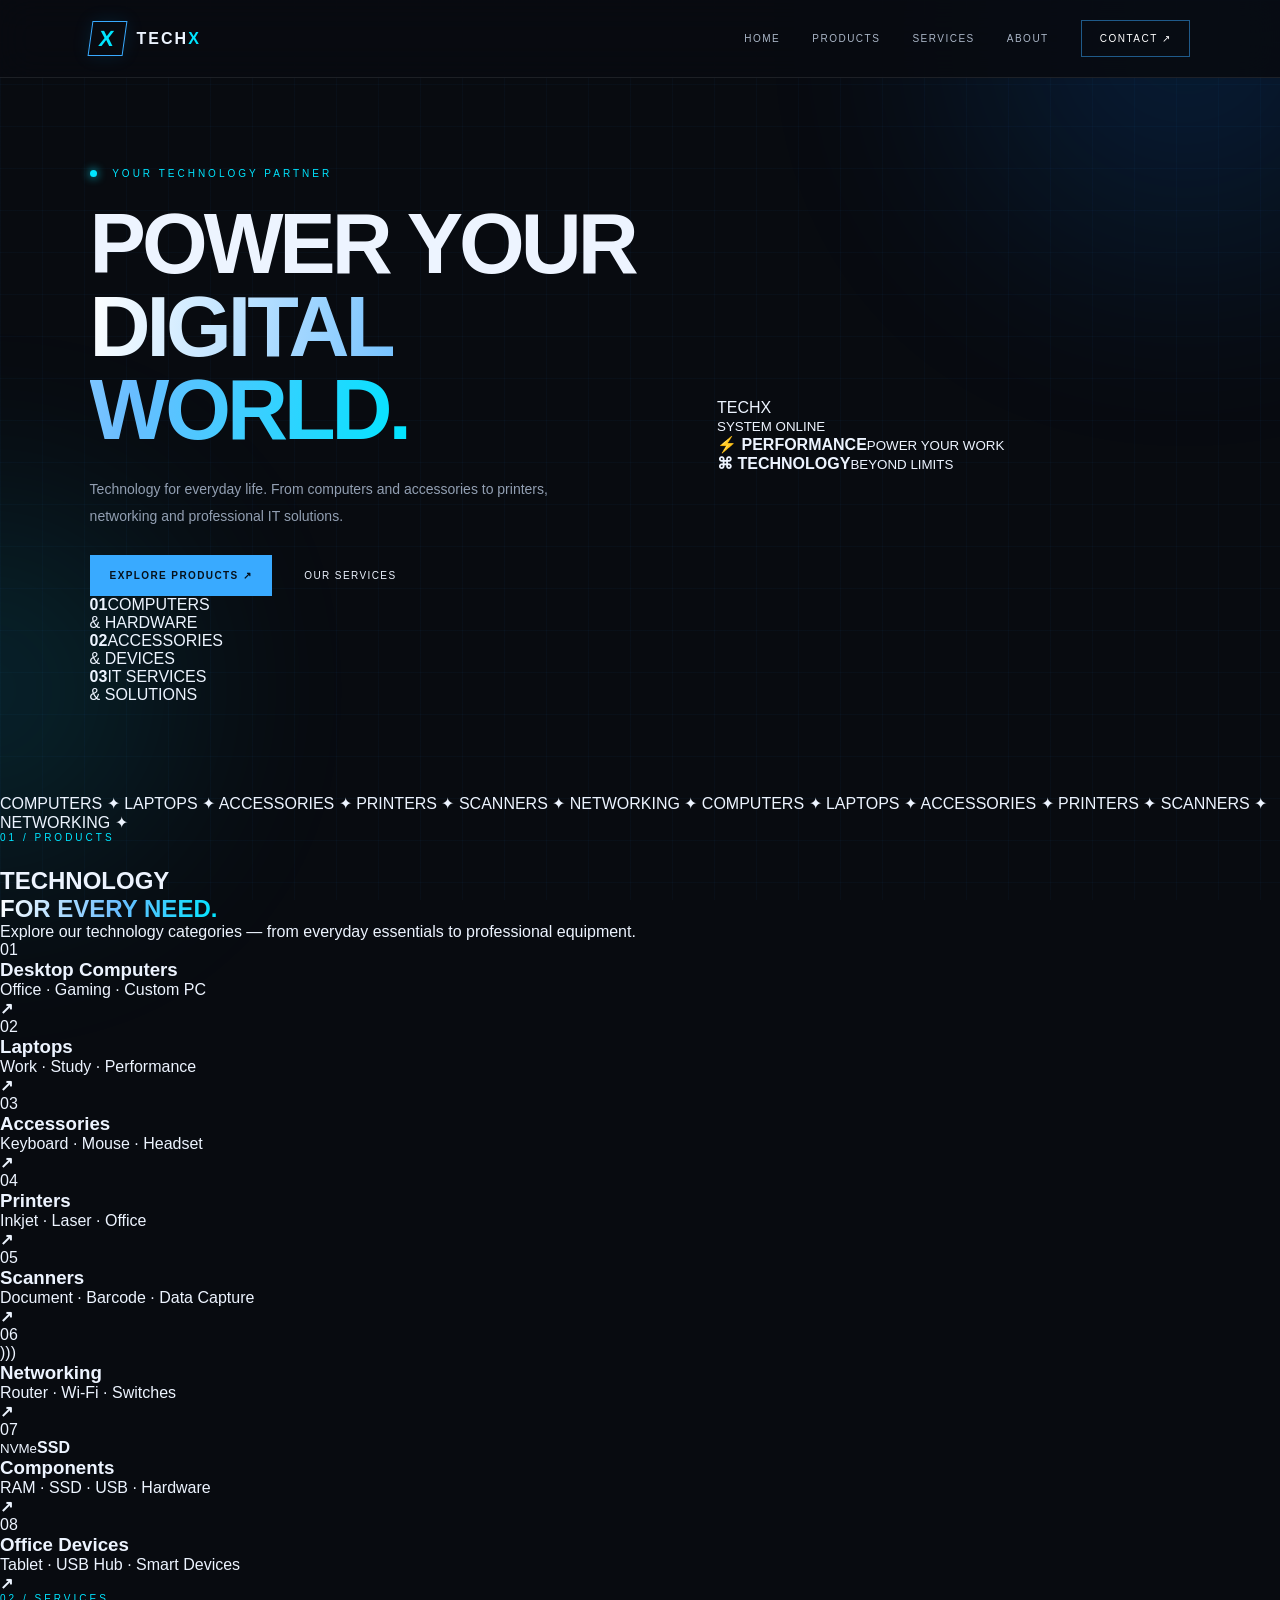
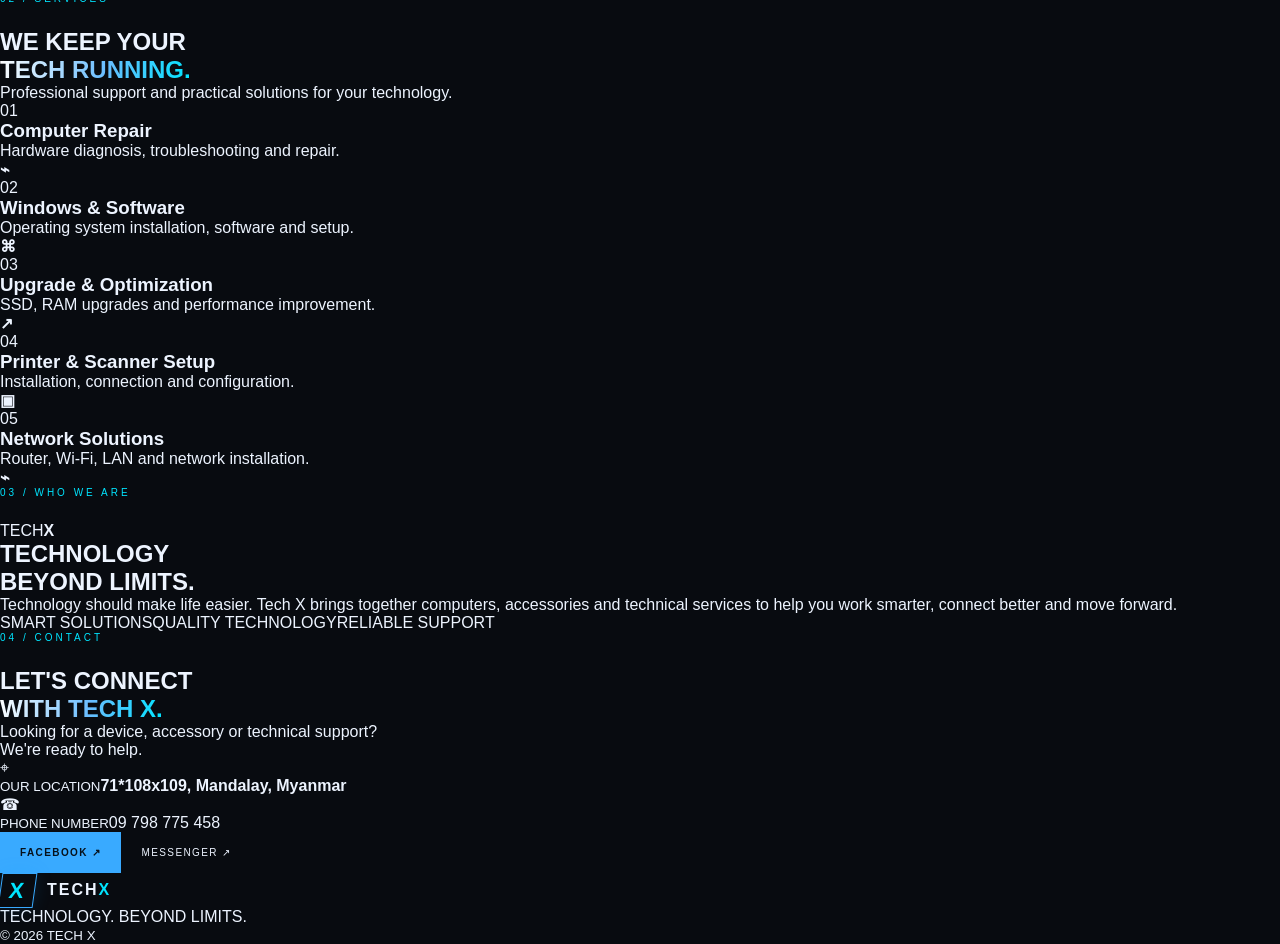
==== commit 96407581: "Add Tech X contact details and improve SEO" ====
--- a/index.html
+++ b/index.html
@@ -2,7 +2,7 @@
 <html lang="en">
 <head>
 <meta charset="UTF-8"><meta name="viewport" content="width=device-width, initial-scale=1.0">
-<meta name="theme-color" content="#080b10"><meta name="description" content="Tech X - Computer Sales, IT Services, Printers, Scanners, Networking and Accessories.">
+<meta name="theme-color" content="#080b10"><meta name="description" content="Tech X Mandalay — computers, laptops, printers, scanners, accessories, networking and professional IT services. Contact us at 09 798 775 458."><meta name="keywords" content="Tech X, computer shop Mandalay, laptop, printer, scanner, networking, computer repair, IT services"><meta name="author" content="TECH X">
 <title>TECH X | Technology Beyond Limits</title><link rel="stylesheet" href="style.css">
 </head>
 <body>
@@ -25,6 +25,11 @@
 </div></section>
 <section class="section services" id="services"><header class="section-head reveal"><label>02 / SERVICES</label><h2>WE KEEP YOUR<br><span class="gradient">TECH RUNNING.</span></h2><p>Professional support and practical solutions for your technology.</p></header><div class="service-list"><article class="service reveal"><span>01</span><div><h3>Computer Repair</h3><p>Hardware diagnosis, troubleshooting and repair.</p></div><b>⌁</b></article><article class="service reveal"><span>02</span><div><h3>Windows & Software</h3><p>Operating system installation, software and setup.</p></div><b>⌘</b></article><article class="service reveal"><span>03</span><div><h3>Upgrade & Optimization</h3><p>SSD, RAM upgrades and performance improvement.</p></div><b>↗</b></article><article class="service reveal"><span>04</span><div><h3>Printer & Scanner Setup</h3><p>Installation, connection and configuration.</p></div><b>▣</b></article><article class="service reveal"><span>05</span><div><h3>Network Solutions</h3><p>Router, Wi-Fi, LAN and network installation.</p></div><b>⌁</b></article></div></section>
 <section class="about" id="about"><div class="about-content reveal"><label>03 / WHO WE ARE</label><div class="about-brand"><span>TECH</span><b>X</b></div><h2>TECHNOLOGY<br>BEYOND LIMITS.</h2><p>Technology should make life easier. Tech X brings together computers, accessories and technical services to help you work smarter, connect better and move forward.</p><div class="about-points"><span>SMART SOLUTIONS</span><span>QUALITY TECHNOLOGY</span><span>RELIABLE SUPPORT</span></div></div></section>
-<section class="section contact" id="contact"><div class="contact-box reveal"><label>04 / CONTACT</label><h2>LET'S CONNECT<br><span class="gradient">WITH TECH X.</span></h2><p>Looking for a device, accessory or technical support?<br>We're ready to help.</p><div class="contact-actions"><a href="#" id="facebook" class="btn-primary">FACEBOOK ↗</a><a href="#" id="messenger" class="btn-secondary">MESSENGER ↗</a></div></div></section>
+<section class="section contact" id="contact"><div class="contact-box reveal"><label>04 / CONTACT</label><h2>LET'S CONNECT<br><span class="gradient">WITH TECH X.</span></h2><p>Looking for a device, accessory or technical support?<br>We're ready to help.</p>
+<div class="contact-details">
+  <div class="contact-detail"><span class="contact-icon">⌖</span><div><small>OUR LOCATION</small><strong>71*108x109, Mandalay, Myanmar</strong></div></div>
+  <div class="contact-detail"><span class="contact-icon">☎</span><div><small>PHONE NUMBER</small><a href="tel:+959798775458">09 798 775 458</a></div></div>
+</div>
+<div class="contact-actions"><a href="#" id="facebook" class="btn-primary">FACEBOOK ↗</a><a href="#" id="messenger" class="btn-secondary">MESSENGER ↗</a></div></div></section>
 <footer class="footer"><a class="brand" href="#home"><span class="logo-mark">X</span><span>TECH<span class="blue">X</span></span></a><div>TECHNOLOGY. BEYOND LIMITS.</div><small>© <span id="year"></span> TECH X</small></footer>
 <script src="script.js"></script></body></html>
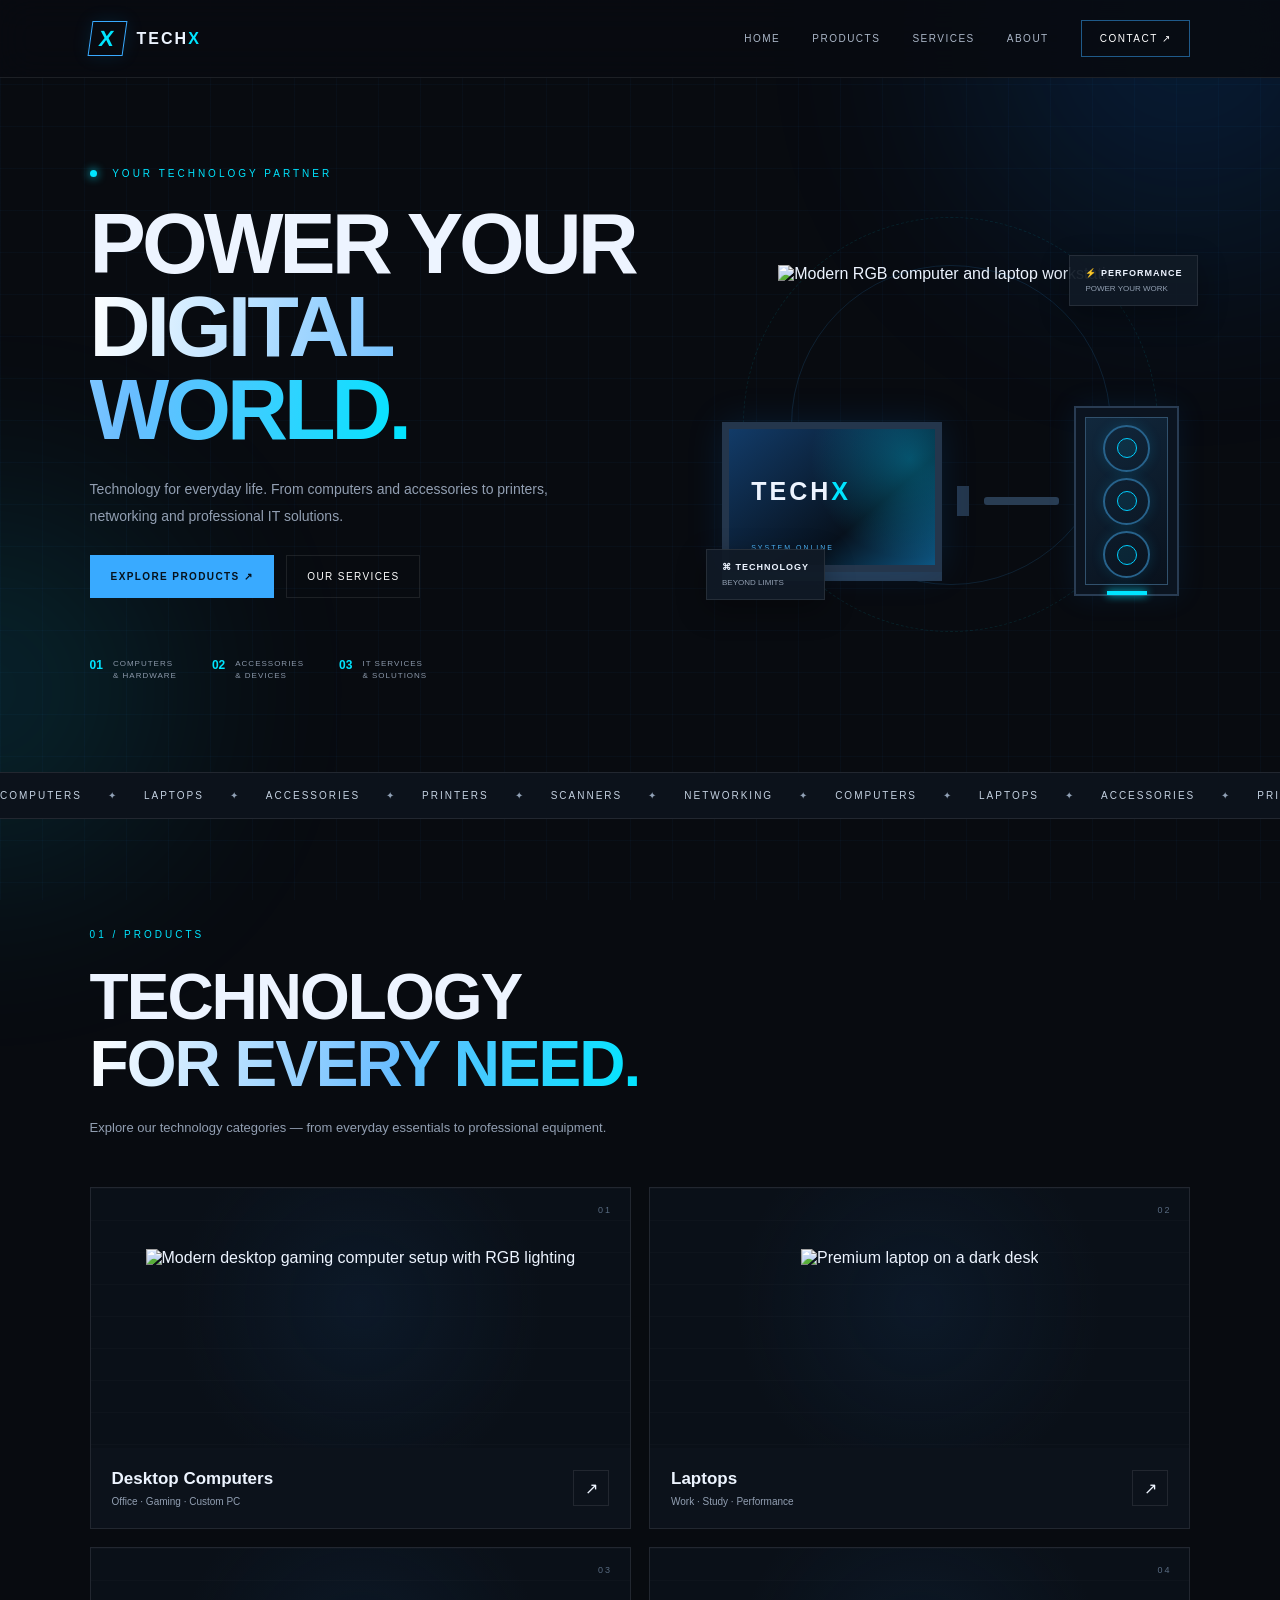
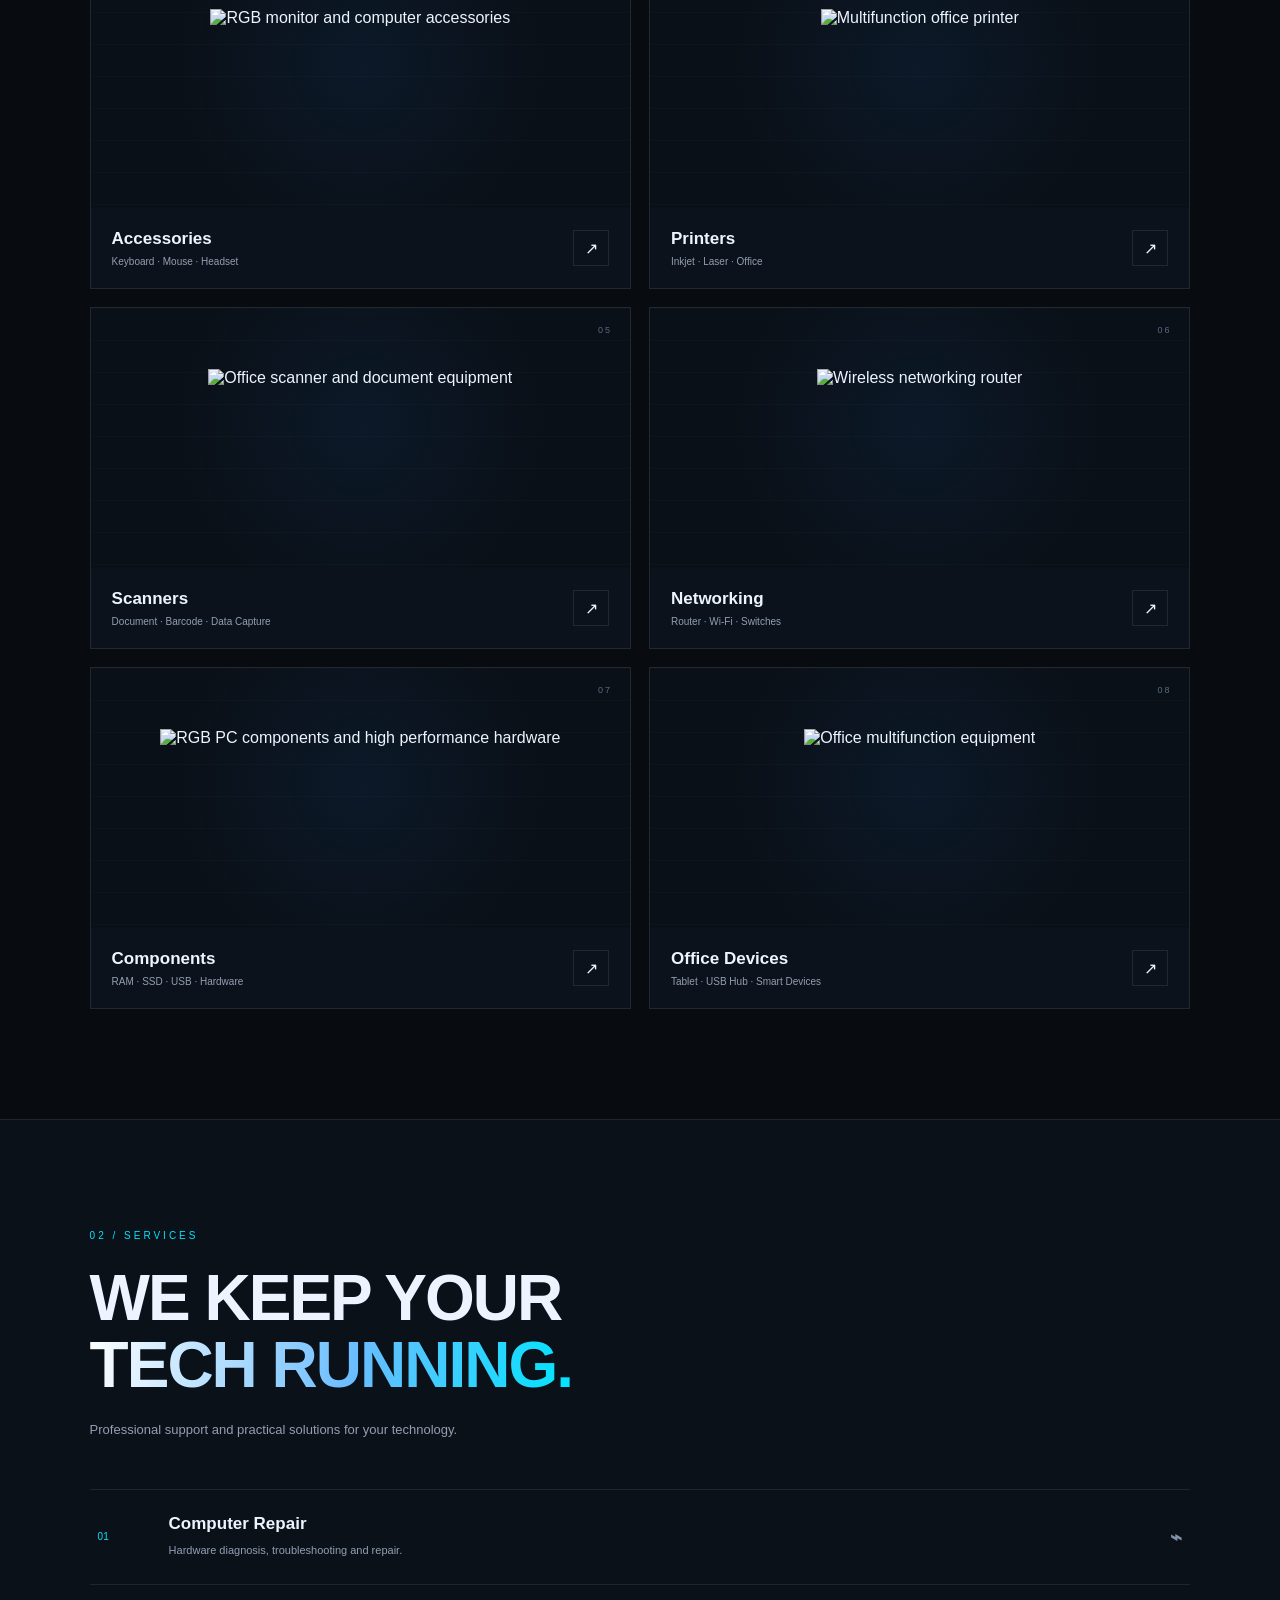
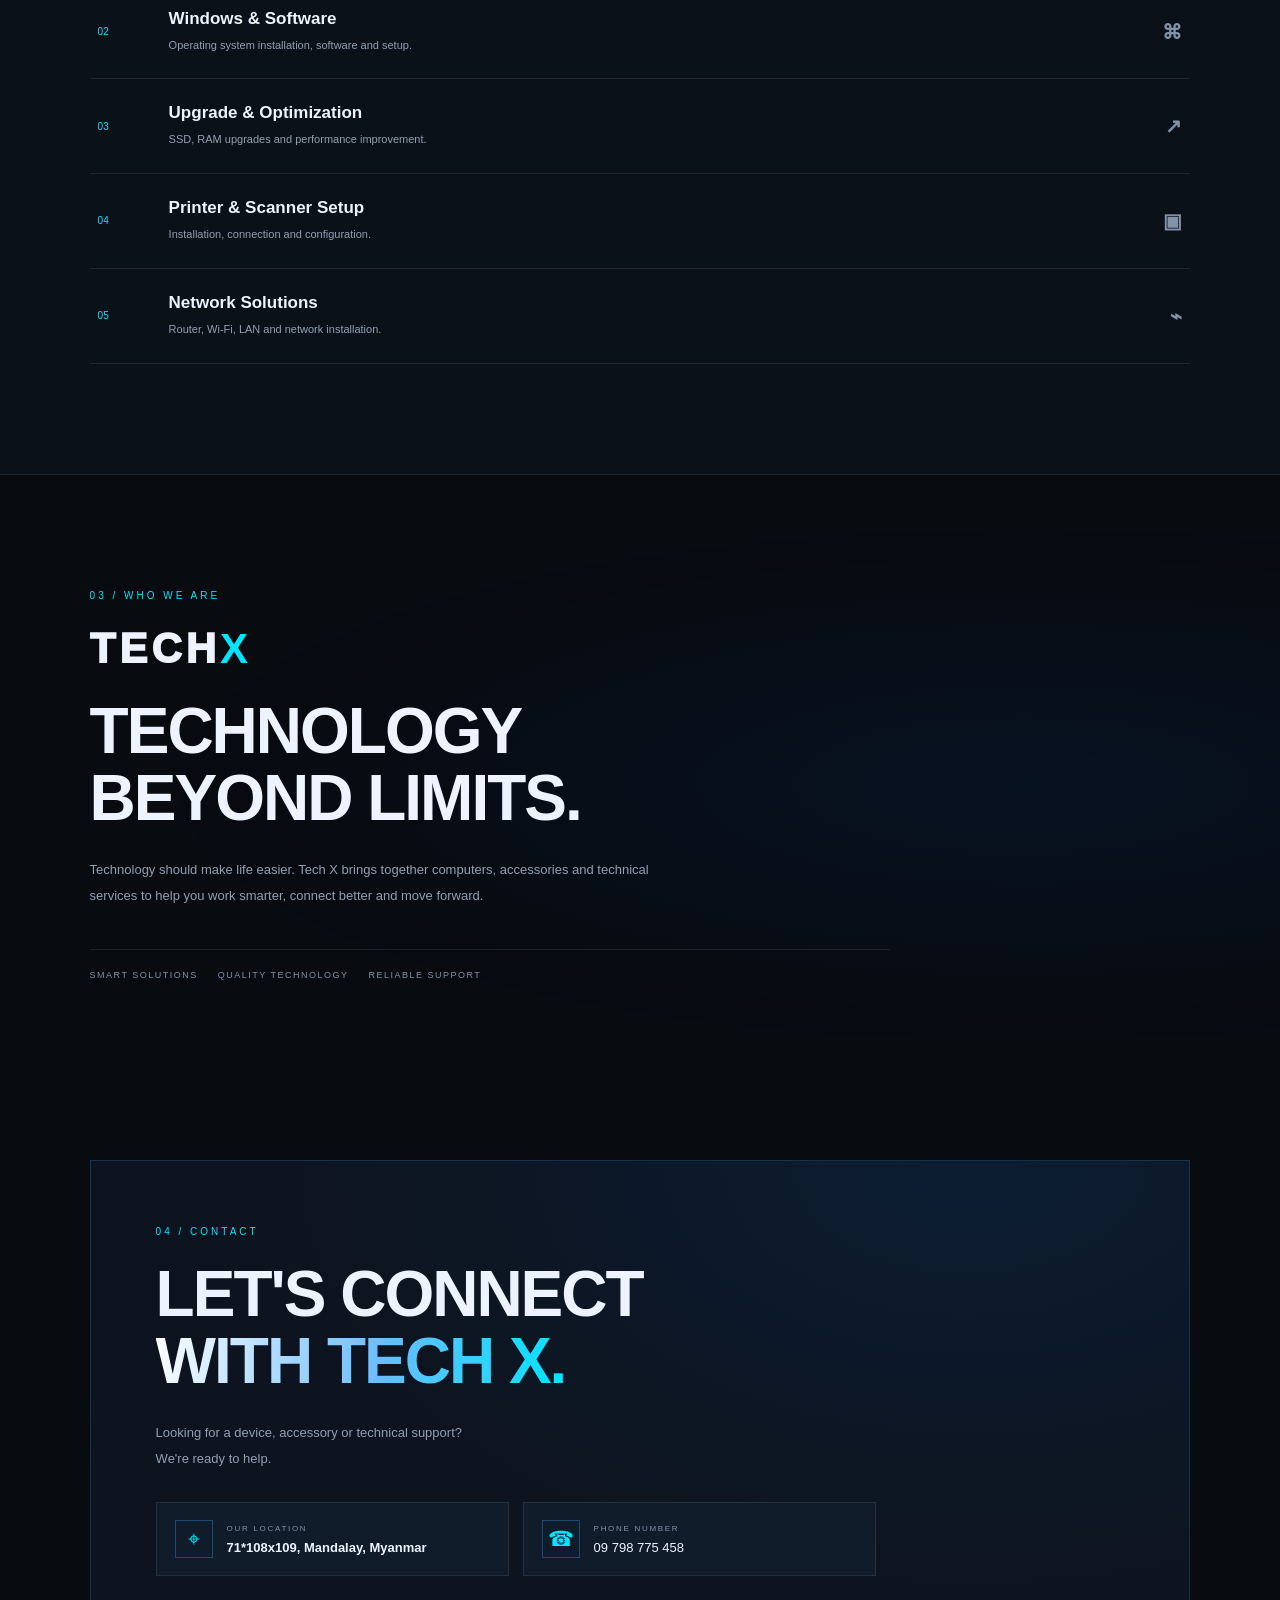
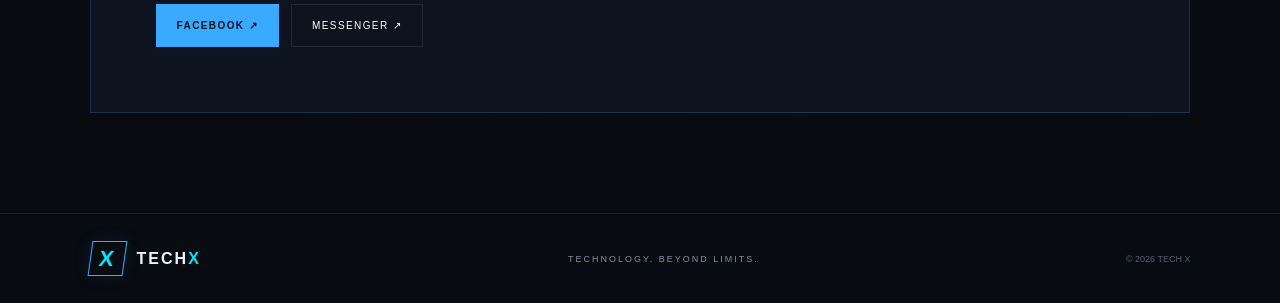
==== commit 78390875: "Add real technology product photography to Tech X website" ====
--- a/index.html
+++ b/index.html
@@ -11,18 +11,18 @@
 <nav id="nav"><a href="#home">HOME</a><a href="#products">PRODUCTS</a><a href="#services">SERVICES</a><a href="#about">ABOUT</a><a class="nav-cta" href="#contact">CONTACT ↗</a></nav>
 <button class="menu-toggle" id="menuToggle" aria-label="Toggle menu"><i></i><i></i><i></i></button></header>
 <section class="hero" id="home"><div class="hero-left reveal"><div class="eyebrow"><span class="live-dot"></span> YOUR TECHNOLOGY PARTNER</div><h1>POWER YOUR<br><span class="gradient">DIGITAL WORLD.</span></h1><p class="hero-description">Technology for everyday life. From computers and accessories to printers, networking and professional IT solutions.</p><div class="hero-buttons"><a class="btn-primary" href="#products">EXPLORE PRODUCTS ↗</a><a class="btn-secondary" href="#services">OUR SERVICES</a></div><div class="hero-bottom"><div><b>01</b><span>COMPUTERS<br>& HARDWARE</span></div><div><b>02</b><span>ACCESSORIES<br>& DEVICES</span></div><div><b>03</b><span>IT SERVICES<br>& SOLUTIONS</span></div></div></div>
-<div class="hero-art reveal"><div class="orbit orbit-a"></div><div class="orbit orbit-b"></div><div class="hero-rig"><div class="big-monitor"><div class="screen"><div class="screen-orb"></div><div class="screen-brand">TECH<span>X</span></div><small>SYSTEM ONLINE</small></div><div class="screen-chin"></div></div><div class="monitor-neck"></div><div class="monitor-foot"></div><div class="tower"><div class="tower-glass"><div class="fan f1"><i></i></div><div class="fan f2"><i></i></div><div class="fan f3"><i></i></div></div><div class="tower-side"></div></div></div><div class="float-tag tag-a"><strong>⚡ PERFORMANCE</strong><small>POWER YOUR WORK</small></div><div class="float-tag tag-b"><strong>⌘ TECHNOLOGY</strong><small>BEYOND LIMITS</small></div></div></section>
+<div class="hero-art reveal"><img class="hero-photo" src="https://file.hstatic.net/200000722513/article/d6f28492b786d1ee2fdc5296f4c21848-1_4f330ef3a8414de19503bc44b2904e7d.jpg" alt="Modern RGB computer and laptop workstation" loading="eager"><div class="orbit orbit-a"></div><div class="orbit orbit-b"></div><div class="hero-rig"><div class="big-monitor"><div class="screen"><div class="screen-orb"></div><div class="screen-brand">TECH<span>X</span></div><small>SYSTEM ONLINE</small></div><div class="screen-chin"></div></div><div class="monitor-neck"></div><div class="monitor-foot"></div><div class="tower"><div class="tower-glass"><div class="fan f1"><i></i></div><div class="fan f2"><i></i></div><div class="fan f3"><i></i></div></div><div class="tower-side"></div></div></div><div class="float-tag tag-a"><strong>⚡ PERFORMANCE</strong><small>POWER YOUR WORK</small></div><div class="float-tag tag-b"><strong>⌘ TECHNOLOGY</strong><small>BEYOND LIMITS</small></div></div></section>
 <div class="ticker"><div class="ticker-track"><span>COMPUTERS</span> ✦ <span>LAPTOPS</span> ✦ <span>ACCESSORIES</span> ✦ <span>PRINTERS</span> ✦ <span>SCANNERS</span> ✦ <span>NETWORKING</span> ✦ <span>COMPUTERS</span> ✦ <span>LAPTOPS</span> ✦ <span>ACCESSORIES</span> ✦ <span>PRINTERS</span> ✦ <span>SCANNERS</span> ✦ <span>NETWORKING</span> ✦</div></div>
 <section class="section" id="products"><header class="section-head reveal"><label>01 / PRODUCTS</label><h2>TECHNOLOGY<br><span class="gradient">FOR EVERY NEED.</span></h2><p>Explore our technology categories — from everyday essentials to professional equipment.</p></header><div class="product-grid">
-<a class="product-card reveal" href="#contact"><div class="product-art desktop-art"><span class="num">01</span><div class="desktop"><div class="display"><div class="wallpaper"></div></div><div class="stand"></div><div class="base"></div><div class="tower"><div class="tower-window"><div class="mini-fan"></div><div class="mini-fan"></div></div></div></div></div><div class="product-caption"><div><h3>Desktop Computers</h3><p>Office · Gaming · Custom PC</p></div><b>↗</b></div></a>
-<a class="product-card reveal" href="#contact"><div class="product-art laptop-art"><span class="num">02</span><div class="laptop"><div class="laptop-screen"><div class="laptop-glow"></div></div><div class="laptop-bottom"><div class="keys"></div><div class="pad"></div></div></div></div><div class="product-caption"><div><h3>Laptops</h3><p>Work · Study · Performance</p></div><b>↗</b></div></a>
-<a class="product-card reveal" href="#contact"><div class="product-art accessory-art"><span class="num">03</span><div class="accessory-set"><div class="keyboard"><div class="key-grid"></div></div><div class="mouse"><i></i></div><div class="headset"><div class="band"></div><div class="cup left"></div><div class="cup right"></div></div></div></div><div class="product-caption"><div><h3>Accessories</h3><p>Keyboard · Mouse · Headset</p></div><b>↗</b></div></a>
-<a class="product-card reveal" href="#contact"><div class="product-art printer-art"><span class="num">04</span><div class="printer"><div class="paper"></div><div class="printer-lid"></div><div class="printer-main"><div class="lcd"></div><div class="button-dot"></div></div><div class="output-tray"></div></div></div><div class="product-caption"><div><h3>Printers</h3><p>Inkjet · Laser · Office</p></div><b>↗</b></div></a>
-<a class="product-card reveal" href="#contact"><div class="product-art scanner-art"><span class="num">05</span><div class="scanner"><div class="scanner-lid"></div><div class="glass"></div><div class="scanner-base"><div class="scanner-button"></div><div class="scanner-slot"></div></div></div></div><div class="product-caption"><div><h3>Scanners</h3><p>Document · Barcode · Data Capture</p></div><b>↗</b></div></a>
-<a class="product-card reveal" href="#contact"><div class="product-art router-art"><span class="num">06</span><div class="router"><div class="antenna a1"></div><div class="antenna a2"></div><div class="antenna a3"></div><div class="router-box"><div class="wifi-symbol">)))</div><div class="led-row"><i></i><i></i><i></i><i></i><i></i></div></div></div></div><div class="product-caption"><div><h3>Networking</h3><p>Router · Wi-Fi · Switches</p></div><b>↗</b></div></a>
-<a class="product-card reveal" href="#contact"><div class="product-art component-art"><span class="num">07</span><div class="components"><div class="ram"><i></i><i></i><i></i><i></i></div><div class="ssd"><small>NVMe</small><strong>SSD</strong></div><div class="usb"><div class="usb-tip"></div></div></div></div><div class="product-caption"><div><h3>Components</h3><p>RAM · SSD · USB · Hardware</p></div><b>↗</b></div></a>
-<a class="product-card reveal" href="#contact"><div class="product-art office-art"><span class="num">08</span><div class="office"><div class="tablet"><div class="tablet-inner"></div></div><div class="phone"><div class="phone-screen"></div></div><div class="hub"><div class="ports"></div></div></div></div><div class="product-caption"><div><h3>Office Devices</h3><p>Tablet · USB Hub · Smart Devices</p></div><b>↗</b></div></a>
-</div></section>
+<a class="product-card reveal" href="#contact"><div class="product-art photo-art"><img class="product-photo" src="https://www.ofircomputer.com/cdn/shop/files/preview_images/8f27d9e4-e039-4da2-95f1-bd49dee5a05d_10d84e60-6d93-49a3-b035-974ada6acbee_900x.png?v=1768768789" alt="Modern desktop gaming computer setup with RGB lighting" loading="lazy"><span class="num">01</span><span class="photo-overlay"></span></div><div class="product-caption"><div><h3>Desktop Computers</h3><p>Office · Gaming · Custom PC</p></div><b>↗</b></div></a>
+<a class="product-card reveal" href="#contact"><div class="product-art photo-art"><img class="product-photo" src="https://www.mldspot.com/storage/generated/June2021/acer2.jpg" alt="Premium laptop on a dark desk" loading="lazy"><span class="num">02</span><span class="photo-overlay"></span></div><div class="product-caption"><div><h3>Laptops</h3><p>Work · Study · Performance</p></div><b>↗</b></div></a>
+<a class="product-card reveal" href="#contact"><div class="product-art photo-art"><img class="product-photo" src="https://cdn.mos.cms.futurecdn.net/zmrTj5YVfFzsf9Hj5bRbdP.jpg" alt="RGB monitor and computer accessories" loading="lazy"><span class="num">03</span><span class="photo-overlay"></span></div><div class="product-caption"><div><h3>Accessories</h3><p>Keyboard · Mouse · Headset</p></div><b>↗</b></div></a>
+<a class="product-card reveal" href="#contact"><div class="product-art photo-art"><img class="product-photo" src="https://peralatankantormalang.com/wp-content/uploads/2025/05/peralatan-elektronik-kantor-3-1024x780.jpg" alt="Multifunction office printer" loading="lazy"><span class="num">04</span><span class="photo-overlay"></span></div><div class="product-caption"><div><h3>Printers</h3><p>Inkjet · Laser · Office</p></div><b>↗</b></div></a>
+<a class="product-card reveal" href="#contact"><div class="product-art photo-art"><img class="product-photo" src="https://www.gettyimages.com/" alt="Office scanner and document equipment" loading="lazy"><span class="num">05</span><span class="photo-overlay"></span></div><div class="product-caption"><div><h3>Scanners</h3><p>Document · Barcode · Data Capture</p></div><b>↗</b></div></a>
+<a class="product-card reveal" href="#contact"><div class="product-art photo-art"><img class="product-photo" src="https://www.commgear.com/media/catalog/product/cache/f592c3674082ed723eeed2d3a699036e/x/w/xwr-3100-angler-900px.png" alt="Wireless networking router" loading="lazy"><span class="num">06</span><span class="photo-overlay"></span></div><div class="product-caption"><div><h3>Networking</h3><p>Router · Wi-Fi · Switches</p></div><b>↗</b></div></a>
+<a class="product-card reveal" href="#contact"><div class="product-art photo-art"><img class="product-photo" src="https://leveluptalk.com/images/large/high-performance-pc-setup_02_05_2026_0781b314-4724-4b5e-832f-762dcf477d6a.webp" alt="RGB PC components and high performance hardware" loading="lazy"><span class="num">07</span><span class="photo-overlay"></span></div><div class="product-caption"><div><h3>Components</h3><p>RAM · SSD · USB · Hardware</p></div><b>↗</b></div></a>
+<a class="product-card reveal" href="#contact"><div class="product-art photo-art"><img class="product-photo" src="https://blog.inkjetwholesale.com.au/wp-content/uploads/2018/04/Fuji-Xerox-DocuPrint-CM315-Z-weaknesses.jpg" alt="Office multifunction equipment" loading="lazy"><span class="num">08</span><span class="photo-overlay"></span></div><div class="product-caption"><div><h3>Office Devices</h3><p>Tablet · USB Hub · Smart Devices</p></div><b>↗</b></div></a>
+</section>
 <section class="section services" id="services"><header class="section-head reveal"><label>02 / SERVICES</label><h2>WE KEEP YOUR<br><span class="gradient">TECH RUNNING.</span></h2><p>Professional support and practical solutions for your technology.</p></header><div class="service-list"><article class="service reveal"><span>01</span><div><h3>Computer Repair</h3><p>Hardware diagnosis, troubleshooting and repair.</p></div><b>⌁</b></article><article class="service reveal"><span>02</span><div><h3>Windows & Software</h3><p>Operating system installation, software and setup.</p></div><b>⌘</b></article><article class="service reveal"><span>03</span><div><h3>Upgrade & Optimization</h3><p>SSD, RAM upgrades and performance improvement.</p></div><b>↗</b></article><article class="service reveal"><span>04</span><div><h3>Printer & Scanner Setup</h3><p>Installation, connection and configuration.</p></div><b>▣</b></article><article class="service reveal"><span>05</span><div><h3>Network Solutions</h3><p>Router, Wi-Fi, LAN and network installation.</p></div><b>⌁</b></article></div></section>
 <section class="about" id="about"><div class="about-content reveal"><label>03 / WHO WE ARE</label><div class="about-brand"><span>TECH</span><b>X</b></div><h2>TECHNOLOGY<br>BEYOND LIMITS.</h2><p>Technology should make life easier. Tech X brings together computers, accessories and technical services to help you work smarter, connect better and move forward.</p><div class="about-points"><span>SMART SOLUTIONS</span><span>QUALITY TECHNOLOGY</span><span>RELIABLE SUPPORT</span></div></div></section>
 <section class="section contact" id="contact"><div class="contact-box reveal"><label>04 / CONTACT</label><h2>LET'S CONNECT<br><span class="gradient">WITH TECH X.</span></h2><p>Looking for a device, accessory or technical support?<br>We're ready to help.</p>
--- a/style.css
+++ b/style.css
@@ -1 +1,11 @@
-:root{--bg:#080b10;--panel:#0d131d;--line:rgba(255,255,255,.09);--white:#edf4ff;--muted:#929fb2;--blue:#39aaff;--cyan:#00e5ff}*{box-sizing:border-box;margin:0;padding:0}html{scroll-behavior:smooth;scroll-padding-top:82px}body{background:var(--bg);color:var(--white);font-family:Inter,Arial,Helvetica,sans-serif;overflow-x:hidden}a{text-decoration:none;color:inherit}.grid-bg{position:fixed;inset:0;z-index:-4;pointer-events:none;background-image:linear-gradient(rgba(53,153,255,.035) 1px,transparent 1px),linear-gradient(90deg,rgba(53,153,255,.035) 1px,transparent 1px);background-size:42px 42px}.ambient{position:fixed;z-index:-3;pointer-events:none;filter:blur(120px);border-radius:50%;opacity:.16}.ambient-1{width:430px;height:430px;background:#087cff;top:-180px;right:-120px}.ambient-2{width:330px;height:330px;background:#00d9ff;bottom:5%;left:-180px}.navbar{height:78px;padding:0 7%;display:flex;align-items:center;justify-content:space-between;position:sticky;top:0;z-index:20;background:rgba(8,11,16,.88);backdrop-filter:blur(18px);border-bottom:1px solid var(--line)}.brand{display:flex;align-items:center;gap:12px;font-weight:900;letter-spacing:2px}.logo-mark{width:35px;height:35px;display:grid;place-items:center;border:1px solid var(--blue);color:var(--cyan);font-weight:900;font-size:22px;transform:skew(-8deg);box-shadow:0 0 18px #149dff20}.blue{color:var(--cyan)}nav{display:flex;align-items:center;gap:32px}nav a{font-size:10px;letter-spacing:1.5px;color:#aab6c7;transition:.2s}nav a:hover{color:var(--cyan)}nav .nav-cta{border:1px solid #39aaff80;padding:12px 18px;color:#fff}.menu-toggle{display:none;background:none;border:0;gap:5px;flex-direction:column}.menu-toggle i{display:block;width:24px;height:2px;background:white}.hero{min-height:660px;padding:90px 7% 90px;display:flex;align-items:center;position:relative;gap:3%;}.hero-left{width:54%;z-index:2}.eyebrow,.section-head label,.about-content>label,.contact-box>label{font-size:10px;letter-spacing:3px;color:var(--cyan);display:block;margin-bottom:24px}.live-dot{display:inline-block;width:7px;height:7px;border-radius:50%;background:var(--cyan);box-shadow:0 0 10px var(--cyan);margin-right:10px;animation:pulse 2s infinite}.hero h1{font-size:clamp(48px,6.6vw,91px);line-height:.98;letter-spacing:-4px;font-weight:900}.gradient{background:linear-gradient(100deg,#fff,#69bdff 55%,#00e5ff);color:transparent;background-clip:text;-webkit-background-clip:text}.hero-description{max-width:470px;color:var(--muted);font-size:14px;line-height:1.9;margin:25px 0}.hero-buttons{display:flex;gap:12px;flex-wrap:wrap}.btn-primary,.btn-secondary{display:inline-flex;align-items:center;justify-content:center;padding:15px 20px;font-size:10px;letter-spacing:1.4px;transition:.25s}.btn-primary{background:var(--blue);color:#06111b;font-weight:800;border:1px solid var(--blue}.btn-primary:hover{background:var(--cyan);transform:translateY(-2px);box-shadow:0 0 22px #00e5ff2a}.btn-secondary{border:1px solid var(--line);color:white}.btn-secondary:hover{border-color:var(--blue);color:var(--cyan);transform:translateY(-2px)}.hero-bottom{display:flex;gap:35px;margin-top:60px}.hero-bottom>div{display:flex;align-items:flex-start;gap:10px}.hero-bottom b{font-size:12px;color:var(--cyan)}.hero-bottom span{font-size:8px;letter-spacing:1px;color:#8b98aa;line-height:1.5}.hero-art{position:relative;width:44%;min-width:340px;height:430px;display:grid;place-items:center}.orbit{position:absolute;border:1px solid #39aaff24;border-radius:50%}.orbit-a{width:320px;height:320px;animation:spin 38s linear infinite}.orbit-b{width:415px;height:415px;border-style:dashed;border-color:#00e5ff19;animation:spin 55s linear infinite reverse}.hero-rig{position:relative;display:flex;align-items:center;gap:15px;transform:translateY(12px)}.big-monitor{width:220px;position:relative}.screen{height:150px;border:7px solid #24364c;background:#08111d;position:relative;overflow:hidden;box-shadow:0 0 35px #008bff20}.screen-orb{position:absolute;width:200px;height:200px;right:-75px;top:-70px;border-radius:50%;background:radial-gradient(circle,#00cfff55,transparent 70%)}.screen:before{content:"";position:absolute;inset:0;background:linear-gradient(140deg,#123b68,#07111d 65%,#0d5682)}.screen-brand{position:absolute;left:22px;top:48px;font-size:25px;font-weight:900;letter-spacing:3px}.screen-brand span{color:var(--cyan)}.screen small{position:absolute;bottom:14px;left:22px;color:#4fbaff;font-size:7px;letter-spacing:2px}.screen-chin{height:9px;background:#26394f}.monitor-neck{height:30px;width:12px;background:#24364b;margin:auto}.monitor-foot{width:75px;height:8px;background:#293d53;margin:auto;border-radius:3px}.tower{height:190px;width:105px;border:2px solid #293c53;background:#0b1420;padding:9px;box-shadow:0 0 28px #008bff18}.tower-glass{height:100%;border:1px solid #31516d;background:linear-gradient(145deg,#11283d,#09111c);display:flex;flex-direction:column;align-items:center;justify-content:space-evenly}.fan{width:47px;height:47px;border:2px solid #27628b;border-radius:50%;display:grid;place-items:center;box-shadow:0 0 13px #00bfff25}.fan i{width:20px;height:20px;border:1px solid #00cfff;border-radius:50%;background:#00cfff15}.tower-side{height:4px;width:40px;background:var(--cyan);margin:6px auto;box-shadow:0 0 8px var(--cyan)}.float-tag{position:absolute;padding:12px 15px;background:#111a26eF;border:1px solid var(--line);box-shadow:0 10px 30px #0005;display:flex;flex-direction:column;gap:6px}.float-tag strong{font-size:9px;letter-spacing:1px}.float-tag small{font-size:8px;color:var(--muted)}.tag-a{right:-8px;top:45px}.tag-b{left:-5px;bottom:40px}.ticker{overflow:hidden;border-block:1px solid var(--line);padding:17px 0;background:#0c121b}.ticker-track{white-space:nowrap;width:max-content;display:flex;align-items:center;gap:26px;animation:marquee 38s linear infinite;font-size:10px;letter-spacing:2px;color:#91a1b6}.ticker-track span{color:#c5d2e2}.ticker-track::first-letter{color:var(--cyan)}.section{padding:110px 7%}.section-head{margin-bottom:48px}.section-head h2{font-size:clamp(38px,5vw,65px);letter-spacing:-2px;line-height:1.05}.section-head p{margin-top:18px;color:var(--muted);font-size:13px;line-height:1.8}.product-grid{display:grid;grid-template-columns:repeat(2,minmax(0,1fr));gap:18px}.product-card{border:1px solid var(--line);background:#0c121b;transition:.3s;overflow:hidden}.product-card:hover{transform:translateY(-5px);border-color:#39aaff70;box-shadow:0 18px 45px #0003}.product-art{height:260px;background:radial-gradient(circle at 50% 45%,#12345a40,transparent 60%),#0a1018;position:relative;display:grid;place-items:center;overflow:hidden}.product-art:after{content:"";position:absolute;inset:0;background-image:linear-gradient(#ffffff04 1px,transparent 1px);background-size:100% 32px;pointer-events:none}.num{position:absolute;top:17px;right:18px;font-size:9px;letter-spacing:2px;color:#586a80}.product-caption{display:flex;justify-content:space-between;align-items:center;padding:21px}.product-caption h3{font-size:17px;margin-bottom:7px}.product-caption p{font-size:10px;color:var(--muted)}.product-caption>b{border:1px solid var(--line);width:36px;height:36px;display:grid;place-items:center;font-weight:400;transition:.2s}.product-card:hover .product-caption>b{background:var(--blue);color:#08111a}.desktop{display:flex;align-items:flex-end;gap:13px}.display{width:150px;height:102px;border:5px solid #26394f;background:#0b1b2b;position:relative;overflow:hidden;box-shadow:0 0 25px #008bff19}.wallpaper{position:absolute;inset:0;background:linear-gradient(140deg,#164c78,#08111d 55%,#0876a4)}.wallpaper:after{content:"";position:absolute;width:120px;height:120px;border-radius:50%;background:#00d9ff55;filter:blur(15px);right:-50px;top:-40px}.stand{width:7px;height:23px;background:#293d52;margin-left:70px;position:absolute;bottom:65px}.base{position:absolute;width:74px;height:7px;background:#2c4056;bottom:58px;left:25%}.desktop .tower{width:65px;height:135px}.desktop .tower-window{height:100%;border:1px solid #31516d;background:#112236;display:flex;flex-direction:column;justify-content:space-around;align-items:center}.mini-fan{width:35px;height:35px;border:2px solid #2479a3;border-radius:50%;box-shadow:inset 0 0 10px #00cfff22}.laptop{width:220px}.laptop-screen{height:130px;width:190px;margin:auto;border:7px solid #283b51;border-radius:8px 8px 3px 3px;overflow:hidden;background:#071725}.laptop-glow{height:100%;background:radial-gradient(circle at 75% 30%,#00d9ff88,transparent 30%),linear-gradient(135deg,#154878,#06101c 70%,#0b6390)}.laptop-bottom{height:13px;background:linear-gradient(#72859a,#25394f);width:215px;margin-left:-12px;border-radius:0 0 8px 8px;position:relative}.keys{width:105px;height:6px;background:#354a60;margin:auto}.pad{position:absolute;width:32px;height:5px;border:1px solid #526b83;right:20px;top:4px}.accessory-set{width:230px;height:170px;position:relative}.keyboard{position:absolute;width:150px;height:55px;left:4px;bottom:12px;background:#162638;border:2px solid #375572;transform:perspective(200px) rotateX(15deg);padding:7px}.key-grid{height:100%;background:repeating-linear-gradient(90deg,#2c4560 0 8px,#0c1724 8px 11px),repeating-linear-gradient(#253e58 0 5px,transparent 5px 8px)}.mouse{position:absolute;right:8px;bottom:10px;width:38px;height:61px;border:2px solid #345677;border-radius:22px;background:#15263a}.mouse i{position:absolute;top:10px;left:16px;height:13px;width:2px;background:var(--cyan)}.headset{position:absolute;top:3px;left:66px;width:70px;height:65px}.band{position:absolute;left:14px;width:43px;height:50px;border:6px solid #3a5978;border-bottom:0;border-radius:35px 35px 0 0}.cup{position:absolute;top:36px;width:14px;height:28px;border:2px solid #00bfff;background:#18334d;border-radius:4px}.cup.left{left:6px}.cup.right{right:6px}.printer{width:170px;height:140px;position:relative}.paper{position:absolute;top:-13px;left:44px;width:80px;height:62px;background:#d9e8f5;border:1px solid #8fa8c0}.printer-lid{position:absolute;top:28px;width:160px;height:26px;background:#344c64;border:1px solid #58718a;border-radius:5px 5px 0 0}.printer-main{position:absolute;top:50px;width:160px;height:75px;background:#18293b;border:1px solid #3b5672}.lcd{position:absolute;left:15px;top:15px;width:30px;height:12px;background:#0a1018;border:1px solid #3c6889}.button-dot{position:absolute;right:15px;top:17px;width:8px;height:8px;background:var(--cyan);border-radius:50%;box-shadow:0 0 8px var(--cyan)}.output-tray{position:absolute;left:32px;bottom:0;width:105px;height:18px;background:#273b50;border:1px solid #3b5874}.scanner{width:205px;height:130px;position:relative;transform:perspective(350px) rotateX(8deg)}.scanner-lid{position:absolute;top:0;width:190px;height:22px;background:#3a5067;border:1px solid #617a91;border-radius:4px}.glass{position:absolute;top:23px;width:185px;height:53px;background:linear-gradient(120deg,#153958,#07121f);border:2px solid #4a6681;box-shadow:inset 0 0 14px #00cfff22}.scanner-base{position:absolute;top:76px;width:190px;height:48px;background:#1a2a3d;border:1px solid #405a75}.scanner-button{position:absolute;top:8px;right:18px;width:9px;height:9px;background:var(--cyan);border-radius:50%}.scanner-slot{position:absolute;bottom:7px;left:15px;width:140px;height:4px;background:#07101a}.router{position:relative;width:230px;height:150px}.antenna{position:absolute;top:0;width:7px;height:75px;background:#334b65;border:1px solid #607b94;border-radius:5px}.a1{left:42px;transform:rotate(-13deg)}.a2{left:110px;height:90px}.a3{right:40px;transform:rotate(13deg)}.router-box{position:absolute;bottom:20px;width:210px;height:50px;left:10px;border:1px solid #47637e;background:#172a40;border-radius:6px;box-shadow:0 0 25px #00bfff15}.wifi-symbol{position:absolute;left:20px;top:6px;color:#00d9ff;font-size:19px;transform:rotate(90deg)}.led-row{position:absolute;right:20px;top:23px;display:flex;gap:7px}.led-row i{width:5px;height:5px;background:var(--cyan);border-radius:50%;box-shadow:0 0 7px var(--cyan)}.components{width:220px;height:155px;position:relative}.ram{position:absolute;left:0;top:15px;width:140px;height:35px;background:#21445b;border:2px solid #4d7594;display:flex;gap:7px;padding:5px}.ram i{flex:1;background:#0c1723;border:1px solid #395872}.ssd{position:absolute;right:3px;top:58px;width:95px;height:58px;background:#15283c;border:2px solid #42627f;display:flex;flex-direction:column;justify-content:center;align-items:center;color:#9eb9d1}.ssd small{font-size:8px}.ssd strong{font-size:16px;color:var(--cyan);letter-spacing:2px}.usb{position:absolute;bottom:3px;left:38px;width:90px;height:30px;background:#193149;border:1px solid #456b8c;border-radius:4px}.usb-tip{position:absolute;right:-15px;top:8px;width:16px;height:12px;background:#8796a6;border:1px solid #c1ccd6}.office{width:220px;height:150px;position:relative}.tablet{position:absolute;left:3px;top:15px;width:125px;height:92px;border:6px solid #314b66;border-radius:6px;background:#071725}.tablet-inner{height:100%;background:linear-gradient(130deg,#0b4571,#06101d 60%,#00b9e855)}.phone{position:absolute;right:15px;top:3px;width:43px;height:90px;border:4px solid #415a75;border-radius:8px;background:#07131f}.phone-screen{position:absolute;inset:3px;background:linear-gradient(160deg,#0b5182,#07101b)}.hub{position:absolute;bottom:5px;left:45px;width:125px;height:27px;background:#20374e;border:1px solid #53718b;border-radius:4px}.ports{position:absolute;left:10px;top:9px;width:100px;height:8px;background:repeating-linear-gradient(90deg,#07111c 0 9px,#65798d 9px 12px)}.services{background:#0b1119;border-block:1px solid var(--line)}.service-list{border-top:1px solid var(--line)}.service{display:grid;grid-template-columns:55px 1fr 35px;align-items:center;gap:16px;padding:24px 8px;border-bottom:1px solid var(--line);transition:.25s}.service:hover{background:#39aaff08;padding-left:16px}.service>span{font-size:10px;color:var(--cyan)}.service h3{font-size:17px;margin-bottom:7px}.service p{font-size:11px;color:var(--muted);line-height:1.7}.service>b{font-size:20px;color:#8292a7;text-align:right}.about{padding:115px 7%;background:radial-gradient(ellipse at 80% 50%,#006dff12,transparent 60%)}.about-content{max-width:800px}.about-brand{display:flex;font-size:42px;font-weight:950;letter-spacing:4px;margin:15px 0 25px}.about-brand b{color:var(--cyan)}.about-content h2,.contact-box h2{font-size:clamp(38px,5vw,65px);line-height:1.05;letter-spacing:-2px}.about-content>p,.contact-box>p{max-width:600px;color:var(--muted);font-size:13px;line-height:2;margin-top:25px}.about-points{display:flex;flex-wrap:wrap;gap:20px;border-top:1px solid var(--line);margin-top:40px;padding-top:20px}.about-points span{font-size:9px;letter-spacing:1.5px;color:#8392a7}.contact{padding-top:65px;padding-bottom:100px}.contact-box{border:1px solid #39aaff35;padding:65px;background:radial-gradient(ellipse at 80% 0,#007aff15,transparent 55%),#0d141f}.contact-actions{display:flex;gap:12px;flex-wrap:wrap;margin-top:28px}.footer{border-top:1px solid var(--line);padding:27px 7%;display:flex;justify-content:space-between;align-items:center;gap:18px;flex-wrap:wrap}.footer>div{font-size:9px;letter-spacing:2px;color:#8291a5}.footer small{font-size:9px;color:#536174}.reveal{opacity:0;transform:translateY(20px);transition:opacity .65s ease,transform .65s ease}.reveal.visible{opacity:1;transform:translateY(0)}@keyframes pulse{50%{opacity:.35}}@keyframes spin{to{transform:rotate(360deg)}}@keyframes marquee{to{transform:translateX(-50%)}}@media(max-width:1000px){.hero{padding-inline:5%}.hero-left{width:56%}.hero-art{min-width:300px;transform:scale(.86)}.hero h1{font-size:65px}}@media(max-width:780px){.navbar{height:70px;padding:0 5%}.menu-toggle{display:flex}nav{position:absolute;left:0;right:0;top:70px;background:#0c121b;display:flex;flex-direction:column;gap:0;padding:0 5%;max-height:0;overflow:hidden;transition:max-height .3s;border-bottom:1px solid transparent}nav.open{max-height:340px;border-color:var(--line)}nav a{padding:16px 0;border-bottom:1px solid var(--line)}nav .nav-cta{border:0}.hero{display:block;padding:70px 5% 100px}.hero-left{width:100%}.hero h1{font-size:clamp(44px,11vw,72px)}.hero-art{width:100%;height:390px;min-width:0;transform:none;margin-top:25px}.orbit-a{width:285px;height:285px}.orbit-b{width:365px;height:365px}.section{padding:80px 5%}.product-grid{gap:12px}.product-art{height:230px}.product-caption{padding:16px}.product-caption h3{font-size:15px}.product-caption p{font-size:9px}.about{padding:85px 5%}.contact-box{padding:45px 28px}.footer{padding:25px 5%}}@media(max-width:520px){.hero-bottom{gap:16px;margin-top:40px}.hero-bottom span{font-size:7px}.hero-art{height:330px}.orbit-a{width:240px;height:240px}.orbit-b{width:305px;height:305px}.big-monitor{width:175px}.screen{height:120px}.tower{height:155px;width:88px}.float-tag{padding:10px}.tag-a{right:-3px;top:20px}.tag-b{left:-4px;bottom:20px}.section-head h2,.about-content h2,.contact-box h2{font-size:42px}.product-grid{grid-template-columns:1fr}.product-art{height:245px}.service{grid-template-columns:35px 1fr 24px;gap:10px;padding:21px 3px}.service h3{font-size:15px}.service p{font-size:10px}.contact-actions{flex-direction:column}.contact-actions a{text-align:center}.footer{align-items:flex-start;flex-direction:column}}@media(prefers-reduced-motion:reduce){*,*::before,*::after{animation:none!important;transition:none!important;scroll-behavior:auto!important}}
+:root{--bg:#080b10;--panel:#0d131d;--line:rgba(255,255,255,.09);--white:#edf4ff;--muted:#929fb2;--blue:#39aaff;--cyan:#00e5ff}*{box-sizing:border-box;margin:0;padding:0}html{scroll-behavior:smooth;scroll-padding-top:82px}body{background:var(--bg);color:var(--white);font-family:Inter,Arial,Helvetica,sans-serif;overflow-x:hidden}a{text-decoration:none;color:inherit}.grid-bg{position:fixed;inset:0;z-index:-4;pointer-events:none;background-image:linear-gradient(rgba(53,153,255,.035) 1px,transparent 1px),linear-gradient(90deg,rgba(53,153,255,.035) 1px,transparent 1px);background-size:42px 42px}.ambient{position:fixed;z-index:-3;pointer-events:none;filter:blur(120px);border-radius:50%;opacity:.16}.ambient-1{width:430px;height:430px;background:#087cff;top:-180px;right:-120px}.ambient-2{width:330px;height:330px;background:#00d9ff;bottom:5%;left:-180px}.navbar{height:78px;padding:0 7%;display:flex;align-items:center;justify-content:space-between;position:sticky;top:0;z-index:20;background:rgba(8,11,16,.88);backdrop-filter:blur(18px);border-bottom:1px solid var(--line)}.brand{display:flex;align-items:center;gap:12px;font-weight:900;letter-spacing:2px}.logo-mark{width:35px;height:35px;display:grid;place-items:center;border:1px solid var(--blue);color:var(--cyan);font-weight:900;font-size:22px;transform:skew(-8deg);box-shadow:0 0 18px #149dff20}.blue{color:var(--cyan)}nav{display:flex;align-items:center;gap:32px}nav a{font-size:10px;letter-spacing:1.5px;color:#aab6c7;transition:.2s}nav a:hover{color:var(--cyan)}nav .nav-cta{border:1px solid #39aaff80;padding:12px 18px;color:#fff}.menu-toggle{display:none;background:none;border:0;gap:5px;flex-direction:column}.menu-toggle i{display:block;width:24px;height:2px;background:white}.hero{min-height:660px;padding:90px 7% 90px;display:flex;align-items:center;position:relative;gap:3%;}.hero-left{width:54%;z-index:2}.eyebrow,.section-head label,.about-content>label,.contact-box>label{font-size:10px;letter-spacing:3px;color:var(--cyan);display:block;margin-bottom:24px}.live-dot{display:inline-block;width:7px;height:7px;border-radius:50%;background:var(--cyan);box-shadow:0 0 10px var(--cyan);margin-right:10px;animation:pulse 2s infinite}.hero h1{font-size:clamp(48px,6.6vw,91px);line-height:.98;letter-spacing:-4px;font-weight:900}.gradient{background:linear-gradient(100deg,#fff,#69bdff 55%,#00e5ff);color:transparent;background-clip:text;-webkit-background-clip:text}.hero-description{max-width:470px;color:var(--muted);font-size:14px;line-height:1.9;margin:25px 0}.hero-buttons{display:flex;gap:12px;flex-wrap:wrap}.btn-primary,.btn-secondary{display:inline-flex;align-items:center;justify-content:center;padding:15px 20px;font-size:10px;letter-spacing:1.4px;transition:.25s}.btn-primary{background:var(--blue);color:#06111b;font-weight:800;border:1px solid var(--blue)}.btn-primary:hover{background:var(--cyan);transform:translateY(-2px);box-shadow:0 0 22px #00e5ff2a}.btn-secondary{border:1px solid var(--line);color:white}.btn-secondary:hover{border-color:var(--blue);color:var(--cyan);transform:translateY(-2px)}.hero-bottom{display:flex;gap:35px;margin-top:60px}.hero-bottom>div{display:flex;align-items:flex-start;gap:10px}.hero-bottom b{font-size:12px;color:var(--cyan)}.hero-bottom span{font-size:8px;letter-spacing:1px;color:#8b98aa;line-height:1.5}.hero-art{position:relative;width:44%;min-width:340px;height:430px;display:grid;place-items:center}.orbit{position:absolute;border:1px solid #39aaff24;border-radius:50%}.orbit-a{width:320px;height:320px;animation:spin 38s linear infinite}.orbit-b{width:415px;height:415px;border-style:dashed;border-color:#00e5ff19;animation:spin 55s linear infinite reverse}.hero-rig{position:relative;display:flex;align-items:center;gap:15px;transform:translateY(12px)}.big-monitor{width:220px;position:relative}.screen{height:150px;border:7px solid #24364c;background:#08111d;position:relative;overflow:hidden;box-shadow:0 0 35px #008bff20}.screen-orb{position:absolute;width:200px;height:200px;right:-75px;top:-70px;border-radius:50%;background:radial-gradient(circle,#00cfff55,transparent 70%)}.screen:before{content:"";position:absolute;inset:0;background:linear-gradient(140deg,#123b68,#07111d 65%,#0d5682)}.screen-brand{position:absolute;left:22px;top:48px;font-size:25px;font-weight:900;letter-spacing:3px}.screen-brand span{color:var(--cyan)}.screen small{position:absolute;bottom:14px;left:22px;color:#4fbaff;font-size:7px;letter-spacing:2px}.screen-chin{height:9px;background:#26394f}.monitor-neck{height:30px;width:12px;background:#24364b;margin:auto}.monitor-foot{width:75px;height:8px;background:#293d53;margin:auto;border-radius:3px}.tower{height:190px;width:105px;border:2px solid #293c53;background:#0b1420;padding:9px;box-shadow:0 0 28px #008bff18}.tower-glass{height:100%;border:1px solid #31516d;background:linear-gradient(145deg,#11283d,#09111c);display:flex;flex-direction:column;align-items:center;justify-content:space-evenly}.fan{width:47px;height:47px;border:2px solid #27628b;border-radius:50%;display:grid;place-items:center;box-shadow:0 0 13px #00bfff25}.fan i{width:20px;height:20px;border:1px solid #00cfff;border-radius:50%;background:#00cfff15}.tower-side{height:4px;width:40px;background:var(--cyan);margin:6px auto;box-shadow:0 0 8px var(--cyan)}.float-tag{position:absolute;padding:12px 15px;background:#111a26eF;border:1px solid var(--line);box-shadow:0 10px 30px #0005;display:flex;flex-direction:column;gap:6px}.float-tag strong{font-size:9px;letter-spacing:1px}.float-tag small{font-size:8px;color:var(--muted)}.tag-a{right:-8px;top:45px}.tag-b{left:-5px;bottom:40px}.ticker{overflow:hidden;border-block:1px solid var(--line);padding:17px 0;background:#0c121b}.ticker-track{white-space:nowrap;width:max-content;display:flex;align-items:center;gap:26px;animation:marquee 38s linear infinite;font-size:10px;letter-spacing:2px;color:#91a1b6}.ticker-track span{color:#c5d2e2}.ticker-track::first-letter{color:var(--cyan)}.section{padding:110px 7%}.section-head{margin-bottom:48px}.section-head h2{font-size:clamp(38px,5vw,65px);letter-spacing:-2px;line-height:1.05}.section-head p{margin-top:18px;color:var(--muted);font-size:13px;line-height:1.8}.product-grid{display:grid;grid-template-columns:repeat(2,minmax(0,1fr));gap:18px}.product-card{border:1px solid var(--line);background:#0c121b;transition:.3s;overflow:hidden}.product-card:hover{transform:translateY(-5px);border-color:#39aaff70;box-shadow:0 18px 45px #0003}.product-art{height:260px;background:radial-gradient(circle at 50% 45%,#12345a40,transparent 60%),#0a1018;position:relative;display:grid;place-items:center;overflow:hidden}.product-art:after{content:"";position:absolute;inset:0;background-image:linear-gradient(#ffffff04 1px,transparent 1px);background-size:100% 32px;pointer-events:none}.num{position:absolute;top:17px;right:18px;font-size:9px;letter-spacing:2px;color:#586a80}.product-caption{display:flex;justify-content:space-between;align-items:center;padding:21px}.product-caption h3{font-size:17px;margin-bottom:7px}.product-caption p{font-size:10px;color:var(--muted)}.product-caption>b{border:1px solid var(--line);width:36px;height:36px;display:grid;place-items:center;font-weight:400;transition:.2s}.product-card:hover .product-caption>b{background:var(--blue);color:#08111a}.desktop{display:flex;align-items:flex-end;gap:13px}.display{width:150px;height:102px;border:5px solid #26394f;background:#0b1b2b;position:relative;overflow:hidden;box-shadow:0 0 25px #008bff19}.wallpaper{position:absolute;inset:0;background:linear-gradient(140deg,#164c78,#08111d 55%,#0876a4)}.wallpaper:after{content:"";position:absolute;width:120px;height:120px;border-radius:50%;background:#00d9ff55;filter:blur(15px);right:-50px;top:-40px}.stand{width:7px;height:23px;background:#293d52;margin-left:70px;position:absolute;bottom:65px}.base{position:absolute;width:74px;height:7px;background:#2c4056;bottom:58px;left:25%}.desktop .tower{width:65px;height:135px}.desktop .tower-window{height:100%;border:1px solid #31516d;background:#112236;display:flex;flex-direction:column;justify-content:space-around;align-items:center}.mini-fan{width:35px;height:35px;border:2px solid #2479a3;border-radius:50%;box-shadow:inset 0 0 10px #00cfff22}.laptop{width:220px}.laptop-screen{height:130px;width:190px;margin:auto;border:7px solid #283b51;border-radius:8px 8px 3px 3px;overflow:hidden;background:#071725}.laptop-glow{height:100%;background:radial-gradient(circle at 75% 30%,#00d9ff88,transparent 30%),linear-gradient(135deg,#154878,#06101c 70%,#0b6390)}.laptop-bottom{height:13px;background:linear-gradient(#72859a,#25394f);width:215px;margin-left:-12px;border-radius:0 0 8px 8px;position:relative}.keys{width:105px;height:6px;background:#354a60;margin:auto}.pad{position:absolute;width:32px;height:5px;border:1px solid #526b83;right:20px;top:4px}.accessory-set{width:230px;height:170px;position:relative}.keyboard{position:absolute;width:150px;height:55px;left:4px;bottom:12px;background:#162638;border:2px solid #375572;transform:perspective(200px) rotateX(15deg);padding:7px}.key-grid{height:100%;background:repeating-linear-gradient(90deg,#2c4560 0 8px,#0c1724 8px 11px),repeating-linear-gradient(#253e58 0 5px,transparent 5px 8px)}.mouse{position:absolute;right:8px;bottom:10px;width:38px;height:61px;border:2px solid #345677;border-radius:22px;background:#15263a}.mouse i{position:absolute;top:10px;left:16px;height:13px;width:2px;background:var(--cyan)}.headset{position:absolute;top:3px;left:66px;width:70px;height:65px}.band{position:absolute;left:14px;width:43px;height:50px;border:6px solid #3a5978;border-bottom:0;border-radius:35px 35px 0 0}.cup{position:absolute;top:36px;width:14px;height:28px;border:2px solid #00bfff;background:#18334d;border-radius:4px}.cup.left{left:6px}.cup.right{right:6px}.printer{width:170px;height:140px;position:relative}.paper{position:absolute;top:-13px;left:44px;width:80px;height:62px;background:#d9e8f5;border:1px solid #8fa8c0}.printer-lid{position:absolute;top:28px;width:160px;height:26px;background:#344c64;border:1px solid #58718a;border-radius:5px 5px 0 0}.printer-main{position:absolute;top:50px;width:160px;height:75px;background:#18293b;border:1px solid #3b5672}.lcd{position:absolute;left:15px;top:15px;width:30px;height:12px;background:#0a1018;border:1px solid #3c6889}.button-dot{position:absolute;right:15px;top:17px;width:8px;height:8px;background:var(--cyan);border-radius:50%;box-shadow:0 0 8px var(--cyan)}.output-tray{position:absolute;left:32px;bottom:0;width:105px;height:18px;background:#273b50;border:1px solid #3b5874}.scanner{width:205px;height:130px;position:relative;transform:perspective(350px) rotateX(8deg)}.scanner-lid{position:absolute;top:0;width:190px;height:22px;background:#3a5067;border:1px solid #617a91;border-radius:4px}.glass{position:absolute;top:23px;width:185px;height:53px;background:linear-gradient(120deg,#153958,#07121f);border:2px solid #4a6681;box-shadow:inset 0 0 14px #00cfff22}.scanner-base{position:absolute;top:76px;width:190px;height:48px;background:#1a2a3d;border:1px solid #405a75}.scanner-button{position:absolute;top:8px;right:18px;width:9px;height:9px;background:var(--cyan);border-radius:50%}.scanner-slot{position:absolute;bottom:7px;left:15px;width:140px;height:4px;background:#07101a}.router{position:relative;width:230px;height:150px}.antenna{position:absolute;top:0;width:7px;height:75px;background:#334b65;border:1px solid #607b94;border-radius:5px}.a1{left:42px;transform:rotate(-13deg)}.a2{left:110px;height:90px}.a3{right:40px;transform:rotate(13deg)}.router-box{position:absolute;bottom:20px;width:210px;height:50px;left:10px;border:1px solid #47637e;background:#172a40;border-radius:6px;box-shadow:0 0 25px #00bfff15}.wifi-symbol{position:absolute;left:20px;top:6px;color:#00d9ff;font-size:19px;transform:rotate(90deg)}.led-row{position:absolute;right:20px;top:23px;display:flex;gap:7px}.led-row i{width:5px;height:5px;background:var(--cyan);border-radius:50%;box-shadow:0 0 7px var(--cyan)}.components{width:220px;height:155px;position:relative}.ram{position:absolute;left:0;top:15px;width:140px;height:35px;background:#21445b;border:2px solid #4d7594;display:flex;gap:7px;padding:5px}.ram i{flex:1;background:#0c1723;border:1px solid #395872}.ssd{position:absolute;right:3px;top:58px;width:95px;height:58px;background:#15283c;border:2px solid #42627f;display:flex;flex-direction:column;justify-content:center;align-items:center;color:#9eb9d1}.ssd small{font-size:8px}.ssd strong{font-size:16px;color:var(--cyan);letter-spacing:2px}.usb{position:absolute;bottom:3px;left:38px;width:90px;height:30px;background:#193149;border:1px solid #456b8c;border-radius:4px}.usb-tip{position:absolute;right:-15px;top:8px;width:16px;height:12px;background:#8796a6;border:1px solid #c1ccd6}.office{width:220px;height:150px;position:relative}.tablet{position:absolute;left:3px;top:15px;width:125px;height:92px;border:6px solid #314b66;border-radius:6px;background:#071725}.tablet-inner{height:100%;background:linear-gradient(130deg,#0b4571,#06101d 60%,#00b9e855)}.phone{position:absolute;right:15px;top:3px;width:43px;height:90px;border:4px solid #415a75;border-radius:8px;background:#07131f}.phone-screen{position:absolute;inset:3px;background:linear-gradient(160deg,#0b5182,#07101b)}.hub{position:absolute;bottom:5px;left:45px;width:125px;height:27px;background:#20374e;border:1px solid #53718b;border-radius:4px}.ports{position:absolute;left:10px;top:9px;width:100px;height:8px;background:repeating-linear-gradient(90deg,#07111c 0 9px,#65798d 9px 12px)}.services{background:#0b1119;border-block:1px solid var(--line)}.service-list{border-top:1px solid var(--line)}.service{display:grid;grid-template-columns:55px 1fr 35px;align-items:center;gap:16px;padding:24px 8px;border-bottom:1px solid var(--line);transition:.25s}.service:hover{background:#39aaff08;padding-left:16px}.service>span{font-size:10px;color:var(--cyan)}.service h3{font-size:17px;margin-bottom:7px}.service p{font-size:11px;color:var(--muted);line-height:1.7}.service>b{font-size:20px;color:#8292a7;text-align:right}.about{padding:115px 7%;background:radial-gradient(ellipse at 80% 50%,#006dff12,transparent 60%)}.about-content{max-width:800px}.about-brand{display:flex;font-size:42px;font-weight:950;letter-spacing:4px;margin:15px 0 25px}.about-brand b{color:var(--cyan)}.about-content h2,.contact-box h2{font-size:clamp(38px,5vw,65px);line-height:1.05;letter-spacing:-2px}.about-content>p,.contact-box>p{max-width:600px;color:var(--muted);font-size:13px;line-height:2;margin-top:25px}.about-points{display:flex;flex-wrap:wrap;gap:20px;border-top:1px solid var(--line);margin-top:40px;padding-top:20px}.about-points span{font-size:9px;letter-spacing:1.5px;color:#8392a7}.contact{padding-top:65px;padding-bottom:100px}.contact-box{border:1px solid #39aaff35;padding:65px;background:radial-gradient(ellipse at 80% 0,#007aff15,transparent 55%),#0d141f}.contact-actions{display:flex;gap:12px;flex-wrap:wrap;margin-top:28px}.footer{border-top:1px solid var(--line);padding:27px 7%;display:flex;justify-content:space-between;align-items:center;gap:18px;flex-wrap:wrap}.footer>div{font-size:9px;letter-spacing:2px;color:#8291a5}.footer small{font-size:9px;color:#536174}.reveal{opacity:0;transform:translateY(20px);transition:opacity .65s ease,transform .65s ease}.reveal.visible{opacity:1;transform:translateY(0)}@keyframes pulse{50%{opacity:.35}}@keyframes spin{to{transform:rotate(360deg)}}@keyframes marquee{to{transform:translateX(-50%)}}@media(max-width:1000px){.hero{padding-inline:5%}.hero-left{width:56%}.hero-art{min-width:300px;transform:scale(.86)}.hero h1{font-size:65px}}@media(max-width:780px){.navbar{height:70px;padding:0 5%}.menu-toggle{display:flex}nav{position:absolute;left:0;right:0;top:70px;background:#0c121b;display:flex;flex-direction:column;gap:0;padding:0 5%;max-height:0;overflow:hidden;transition:max-height .3s;border-bottom:1px solid transparent}nav.open{max-height:340px;border-color:var(--line)}nav a{padding:16px 0;border-bottom:1px solid var(--line)}nav .nav-cta{border:0}.hero{display:block;padding:70px 5% 100px}.hero-left{width:100%}.hero h1{font-size:clamp(44px,11vw,72px)}.hero-art{width:100%;height:390px;min-width:0;transform:none;margin-top:25px}.orbit-a{width:285px;height:285px}.orbit-b{width:365px;height:365px}.section{padding:80px 5%}.product-grid{gap:12px}.product-art{height:230px}.product-caption{padding:16px}.product-caption h3{font-size:15px}.product-caption p{font-size:9px}.about{padding:85px 5%}.contact-box{padding:45px 28px}.footer{padding:25px 5%}}@media(max-width:520px){.hero-bottom{gap:16px;margin-top:40px}.hero-bottom span{font-size:7px}.hero-art{height:330px}.orbit-a{width:240px;height:240px}.orbit-b{width:305px;height:305px}.big-monitor{width:175px}.screen{height:120px}.tower{height:155px;width:88px}.float-tag{padding:10px}.tag-a{right:-3px;top:20px}.tag-b{left:-4px;bottom:20px}.section-head h2,.about-content h2,.contact-box h2{font-size:42px}.product-grid{grid-template-columns:1fr}.product-art{height:245px}.service{grid-template-columns:35px 1fr 24px;gap:10px;padding:21px 3px}.service h3{font-size:15px}.service p{font-size:10px}.contact-actions{flex-direction:column}.contact-actions a{text-align:center}.footer{align-items:flex-start;flex-direction:column}}@media(prefers-reduced-motion:reduce){*,*::before,*::after{animation:none!important;transition:none!important;scroll-behavior:auto!important}}
+
+/* Contact details */
+.contact-details{display:grid;grid-template-columns:repeat(2,minmax(0,1fr));gap:14px;max-width:720px;margin-top:30px}
+.contact-detail{display:flex;align-items:center;gap:14px;padding:17px 18px;background:#101c2a;border:1px solid var(--line);min-width:0}
+.contact-icon{width:38px;height:38px;flex:0 0 38px;display:grid;place-items:center;color:var(--cyan);font-size:21px;border:1px solid #39aaff55}
+.contact-detail div{display:flex;flex-direction:column;gap:7px;min-width:0}
+.contact-detail small{font-size:8px;letter-spacing:1.7px;color:#8292a7}
+.contact-detail strong,.contact-detail a{font-size:13px;color:#edf4ff;overflow-wrap:anywhere}
+.contact-detail a:hover{color:var(--cyan)}
+@media(max-width:600px){.contact-details{grid-template-columns:1fr}.contact-detail{padding:15px}}
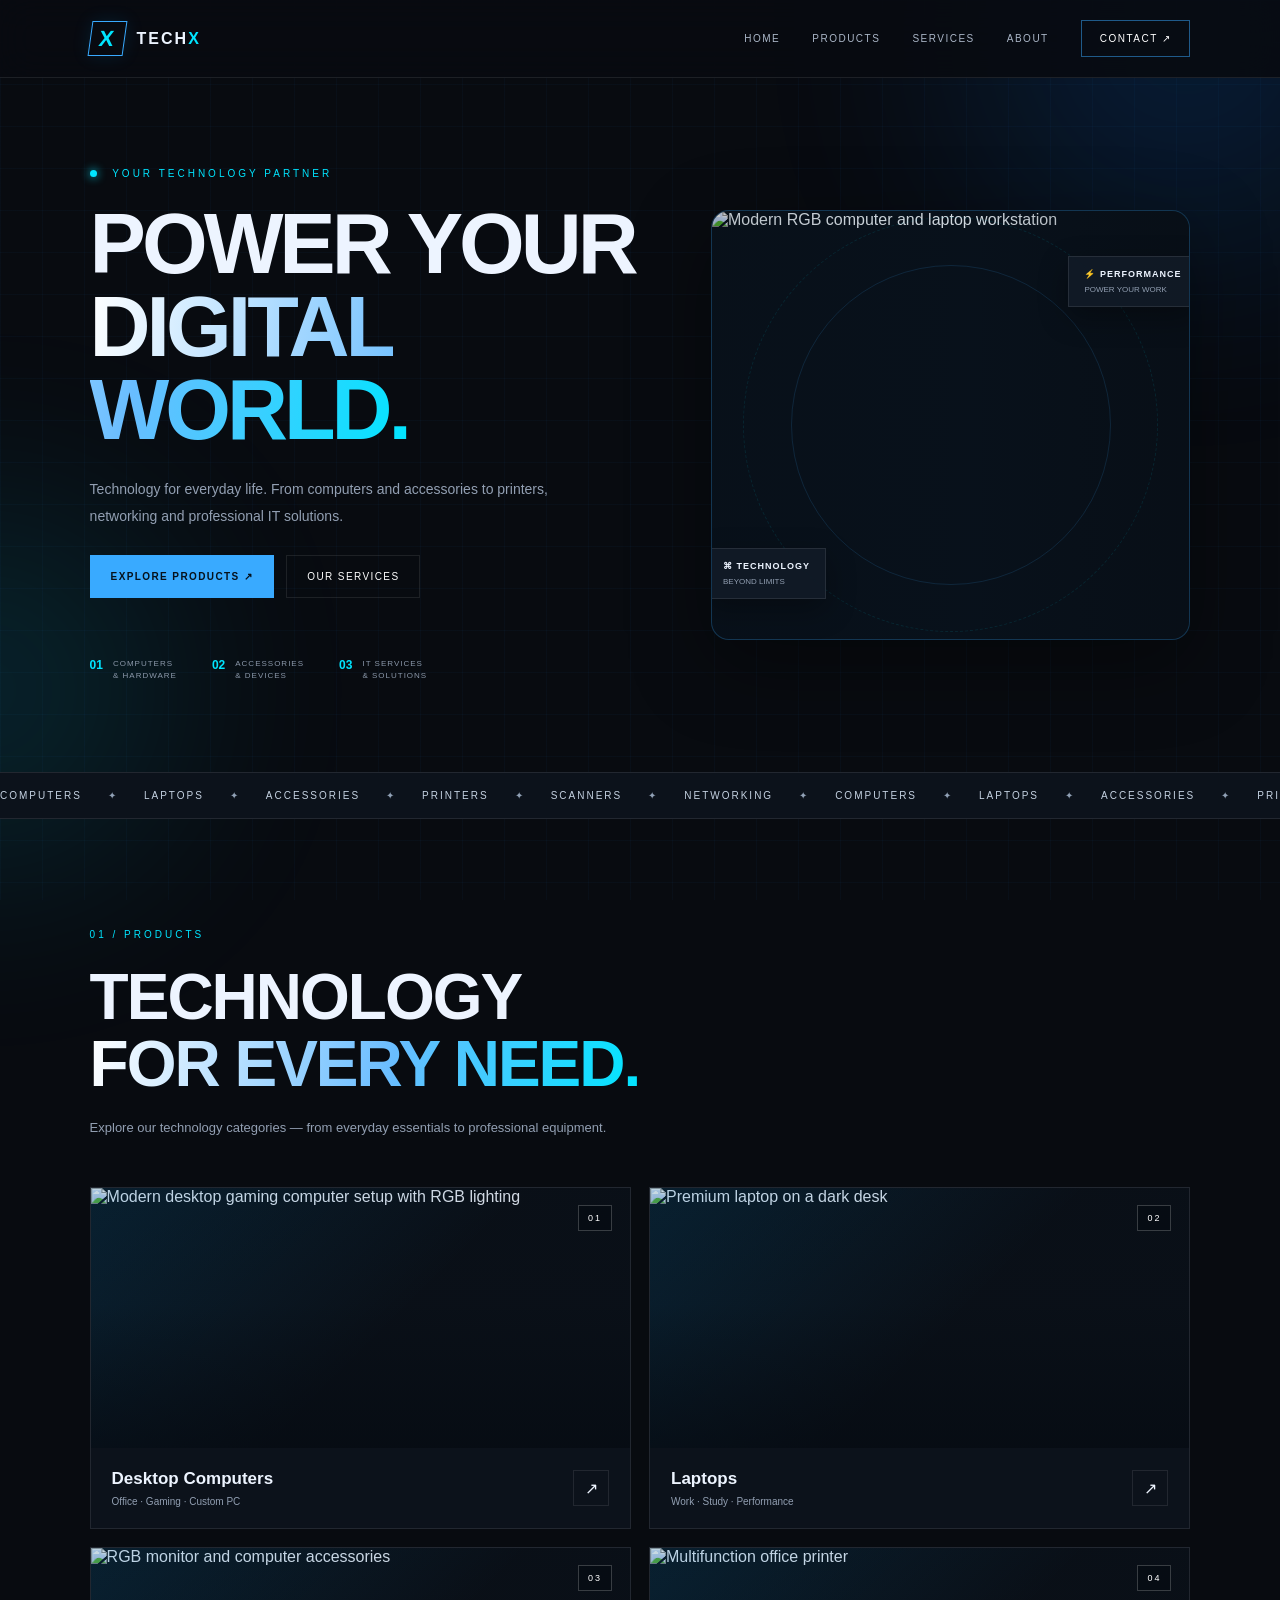
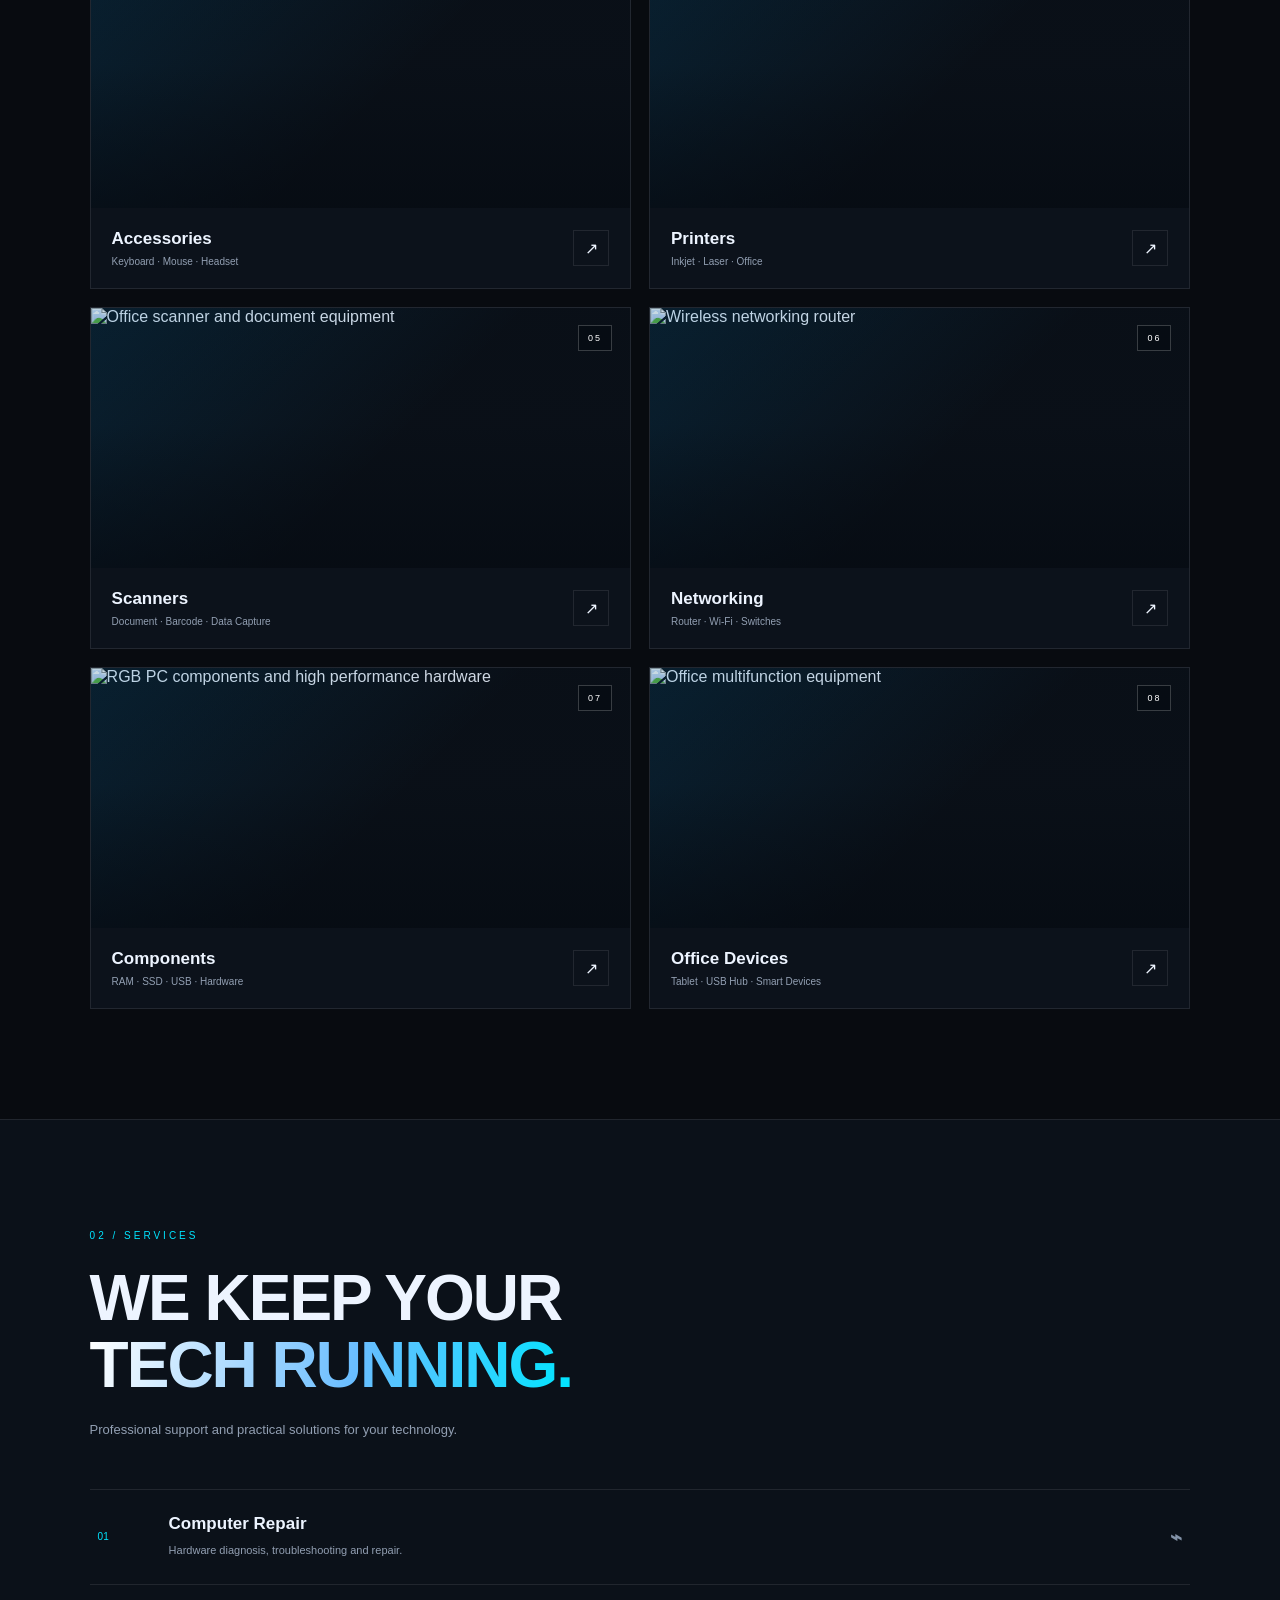
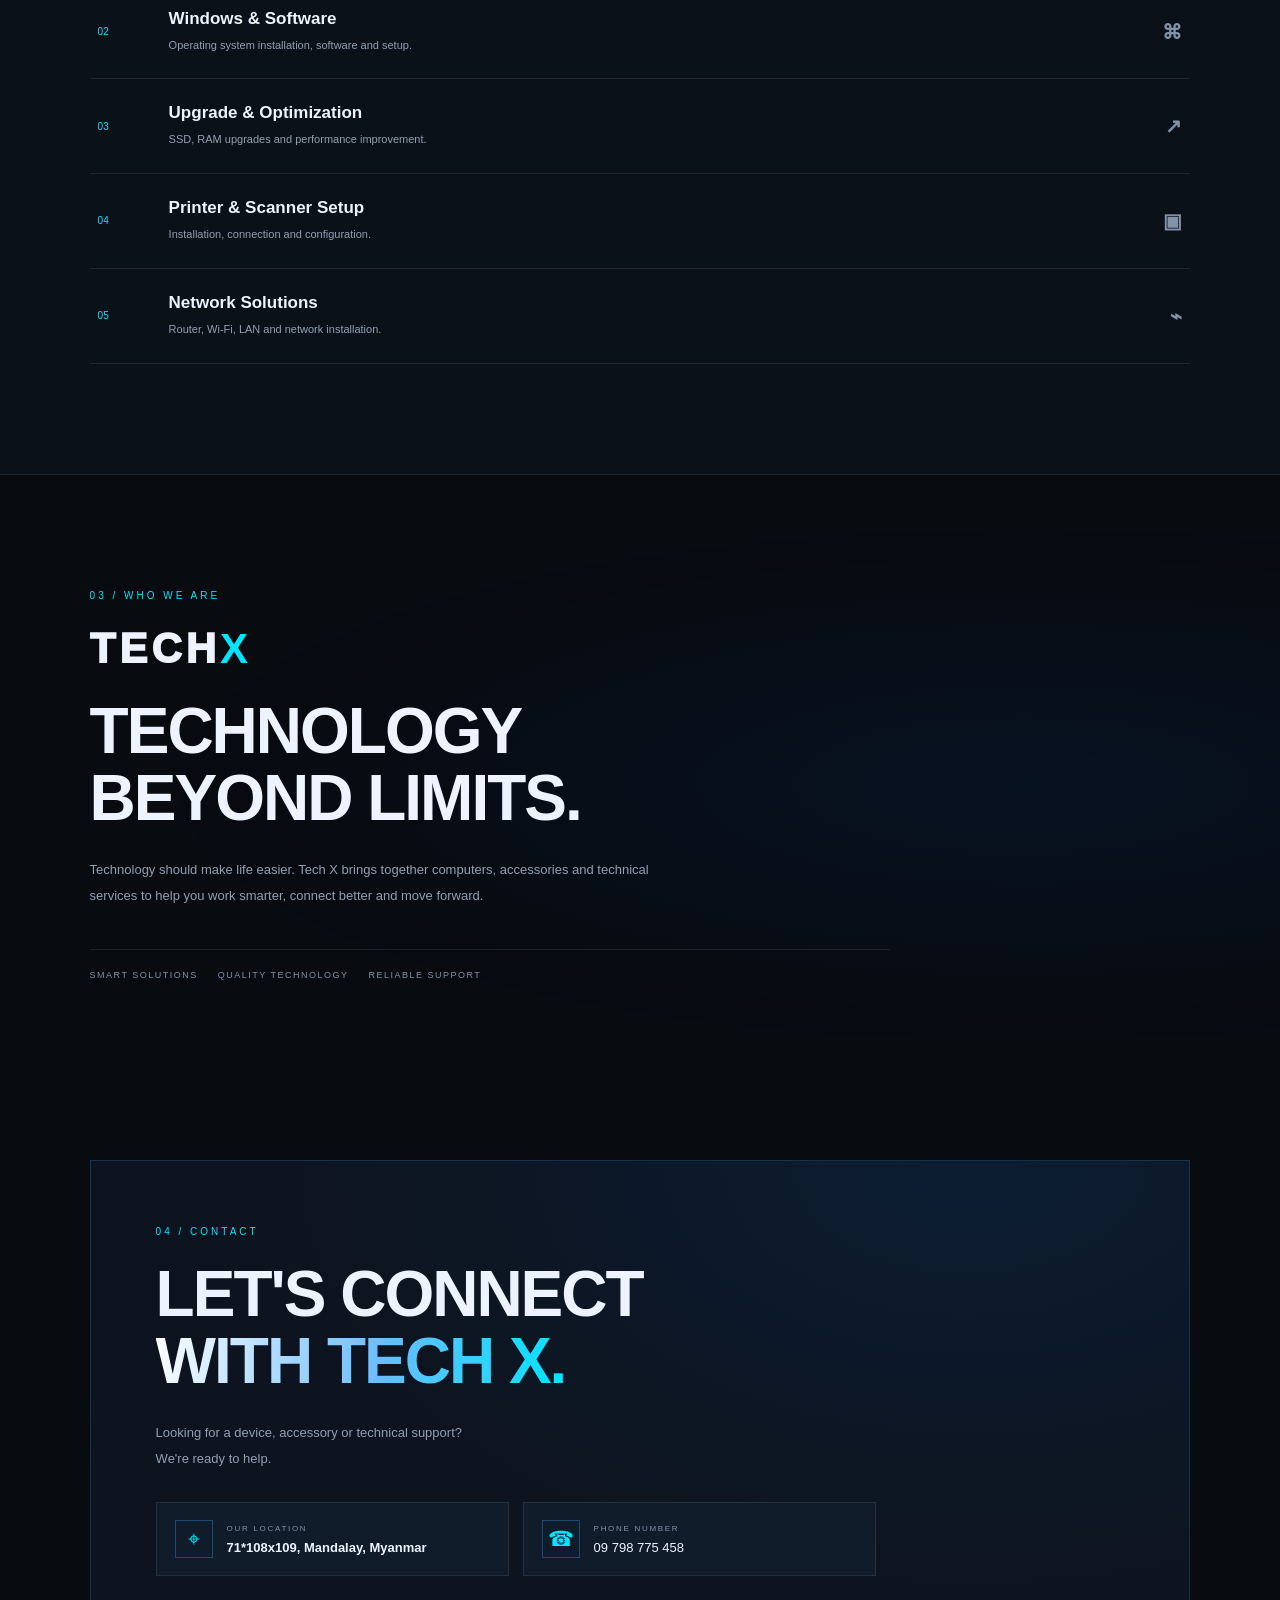
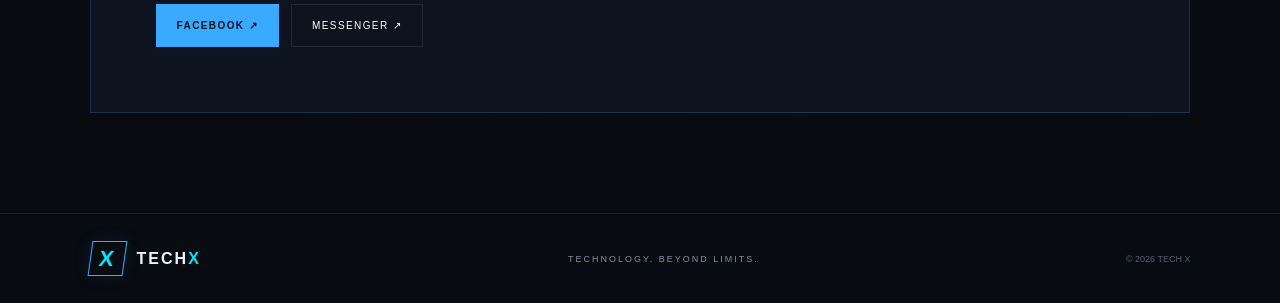
==== commit c368e7ff: "Fix scanner product image source" ====
--- a/index.html
+++ b/index.html
@@ -18,7 +18,7 @@
 <a class="product-card reveal" href="#contact"><div class="product-art photo-art"><img class="product-photo" src="https://www.mldspot.com/storage/generated/June2021/acer2.jpg" alt="Premium laptop on a dark desk" loading="lazy"><span class="num">02</span><span class="photo-overlay"></span></div><div class="product-caption"><div><h3>Laptops</h3><p>Work · Study · Performance</p></div><b>↗</b></div></a>
 <a class="product-card reveal" href="#contact"><div class="product-art photo-art"><img class="product-photo" src="https://cdn.mos.cms.futurecdn.net/zmrTj5YVfFzsf9Hj5bRbdP.jpg" alt="RGB monitor and computer accessories" loading="lazy"><span class="num">03</span><span class="photo-overlay"></span></div><div class="product-caption"><div><h3>Accessories</h3><p>Keyboard · Mouse · Headset</p></div><b>↗</b></div></a>
 <a class="product-card reveal" href="#contact"><div class="product-art photo-art"><img class="product-photo" src="https://peralatankantormalang.com/wp-content/uploads/2025/05/peralatan-elektronik-kantor-3-1024x780.jpg" alt="Multifunction office printer" loading="lazy"><span class="num">04</span><span class="photo-overlay"></span></div><div class="product-caption"><div><h3>Printers</h3><p>Inkjet · Laser · Office</p></div><b>↗</b></div></a>
-<a class="product-card reveal" href="#contact"><div class="product-art photo-art"><img class="product-photo" src="https://www.gettyimages.com/" alt="Office scanner and document equipment" loading="lazy"><span class="num">05</span><span class="photo-overlay"></span></div><div class="product-caption"><div><h3>Scanners</h3><p>Document · Barcode · Data Capture</p></div><b>↗</b></div></a>
+<a class="product-card reveal" href="#contact"><div class="product-art photo-art"><img class="product-photo" src="https://blog.inkjetwholesale.com.au/wp-content/uploads/2018/04/Fuji-Xerox-DocuPrint-CM315-Z-weaknesses.jpg" alt="Office scanner and document equipment" loading="lazy"><span class="num">05</span><span class="photo-overlay"></span></div><div class="product-caption"><div><h3>Scanners</h3><p>Document · Barcode · Data Capture</p></div><b>↗</b></div></a>
 <a class="product-card reveal" href="#contact"><div class="product-art photo-art"><img class="product-photo" src="https://www.commgear.com/media/catalog/product/cache/f592c3674082ed723eeed2d3a699036e/x/w/xwr-3100-angler-900px.png" alt="Wireless networking router" loading="lazy"><span class="num">06</span><span class="photo-overlay"></span></div><div class="product-caption"><div><h3>Networking</h3><p>Router · Wi-Fi · Switches</p></div><b>↗</b></div></a>
 <a class="product-card reveal" href="#contact"><div class="product-art photo-art"><img class="product-photo" src="https://leveluptalk.com/images/large/high-performance-pc-setup_02_05_2026_0781b314-4724-4b5e-832f-762dcf477d6a.webp" alt="RGB PC components and high performance hardware" loading="lazy"><span class="num">07</span><span class="photo-overlay"></span></div><div class="product-caption"><div><h3>Components</h3><p>RAM · SSD · USB · Hardware</p></div><b>↗</b></div></a>
 <a class="product-card reveal" href="#contact"><div class="product-art photo-art"><img class="product-photo" src="https://blog.inkjetwholesale.com.au/wp-content/uploads/2018/04/Fuji-Xerox-DocuPrint-CM315-Z-weaknesses.jpg" alt="Office multifunction equipment" loading="lazy"><span class="num">08</span><span class="photo-overlay"></span></div><div class="product-caption"><div><h3>Office Devices</h3><p>Tablet · USB Hub · Smart Devices</p></div><b>↗</b></div></a>
--- a/style.css
+++ b/style.css
@@ -9,3 +9,18 @@
 .contact-detail strong,.contact-detail a{font-size:13px;color:#edf4ff;overflow-wrap:anywhere}
 .contact-detail a:hover{color:var(--cyan)}
 @media(max-width:600px){.contact-details{grid-template-columns:1fr}.contact-detail{padding:15px}}
+
+/* Real product photography */
+.hero-art{overflow:hidden;border:1px solid rgba(57,170,255,.24);border-radius:18px;background:#08111b;box-shadow:0 24px 80px rgba(0,0,0,.38)}
+.hero-photo{position:absolute;inset:0;width:100%;height:100%;object-fit:cover;opacity:.88;filter:saturate(1.08) contrast(1.04)}
+.hero-art:after{content:"";position:absolute;inset:0;background:linear-gradient(90deg,rgba(8,11,16,.12),rgba(8,11,16,.02) 55%,rgba(8,11,16,.36));pointer-events:none}
+.hero-rig{display:none}
+.hero-art .orbit{z-index:2;pointer-events:none}
+.hero-art .float-tag{z-index:3}
+.product-art.photo-art{display:block;background:#0a1018;isolation:isolate}
+.product-photo{position:absolute;inset:0;width:100%;height:100%;object-fit:cover;transition:transform .6s ease;z-index:0}
+.photo-art:after{content:"";position:absolute;inset:0;z-index:1;background:linear-gradient(180deg,rgba(5,10,17,.12),rgba(5,10,17,.04) 45%,rgba(5,10,17,.62))}
+.photo-overlay{position:absolute;inset:0;z-index:1;background:linear-gradient(135deg,rgba(0,170,255,.12),transparent 55%);pointer-events:none}
+.product-card:hover .product-photo{transform:scale(1.06)}
+.photo-art .num{z-index:2;color:#fff;background:rgba(5,10,17,.55);padding:7px 9px;border:1px solid rgba(255,255,255,.2)}
+@media(max-width:780px){.hero-art{border-radius:14px}.hero-photo{object-position:center}.hero-art .orbit{opacity:.5}}
